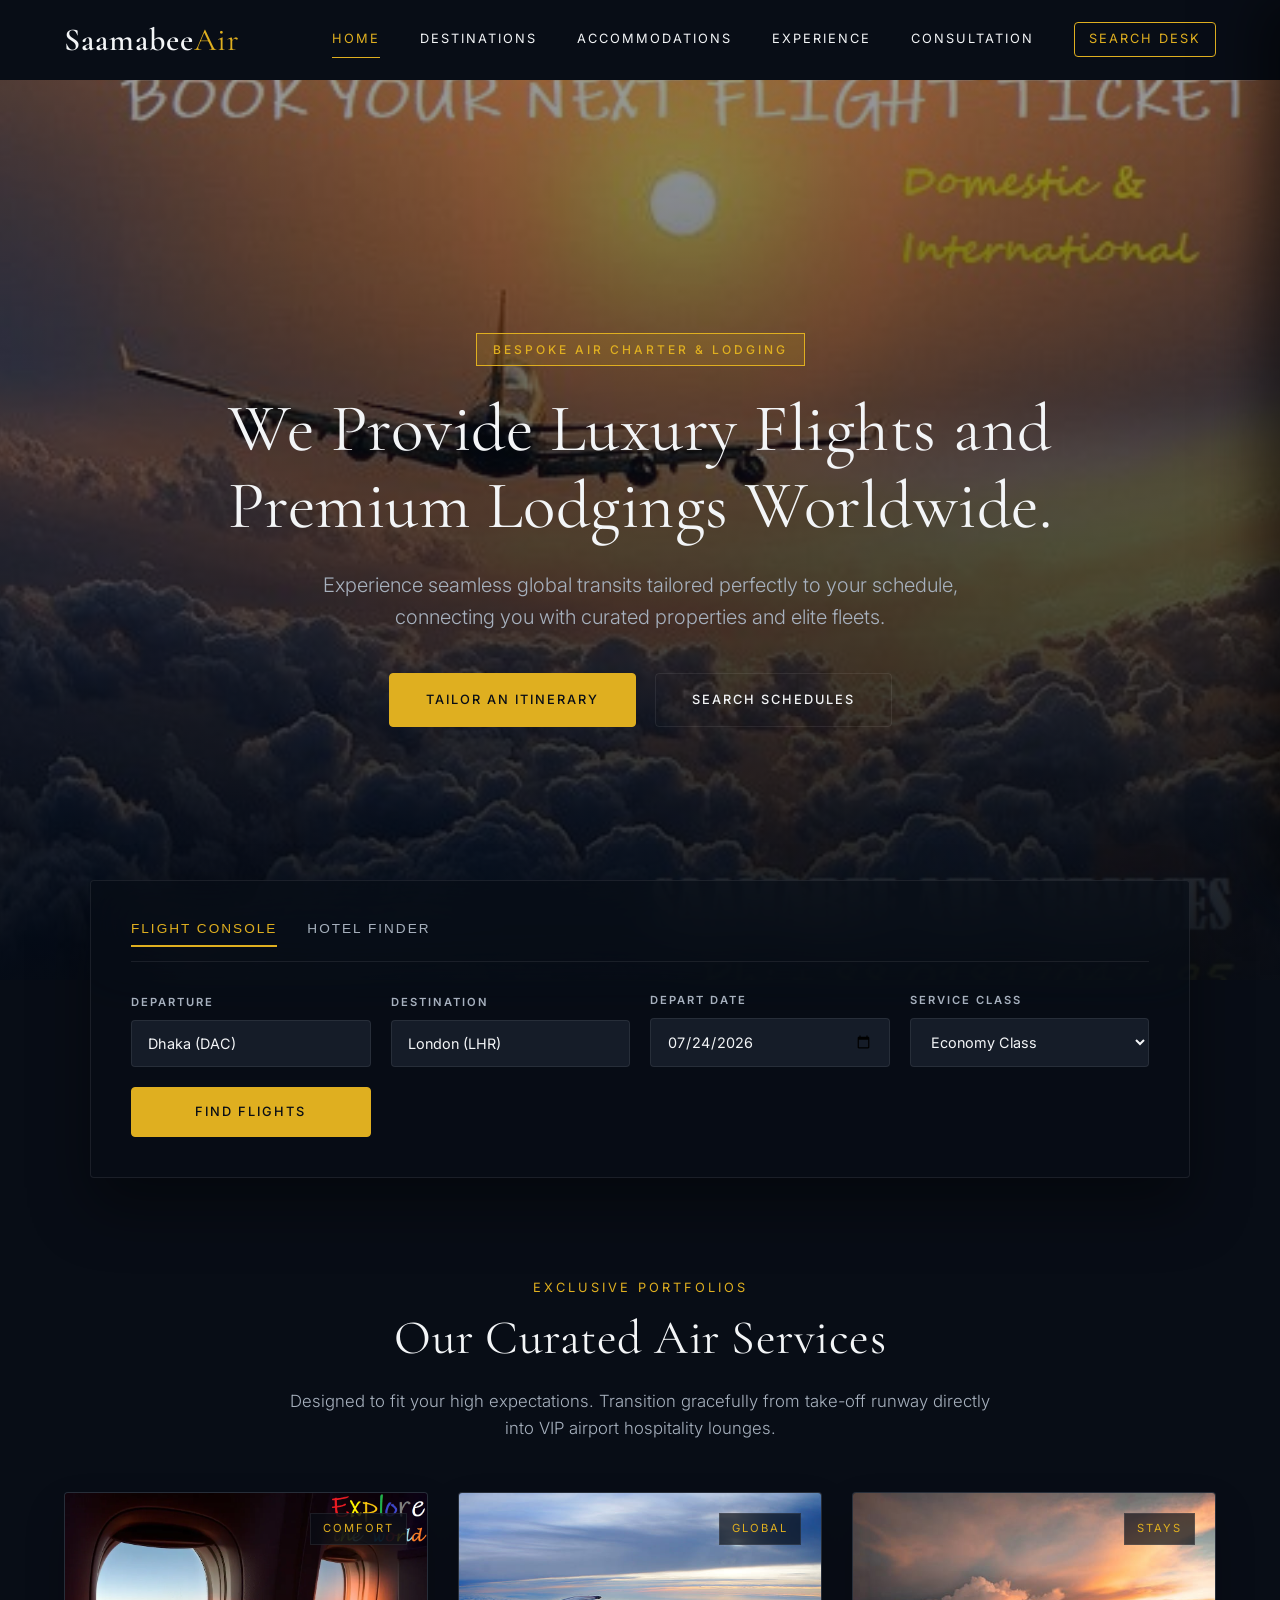
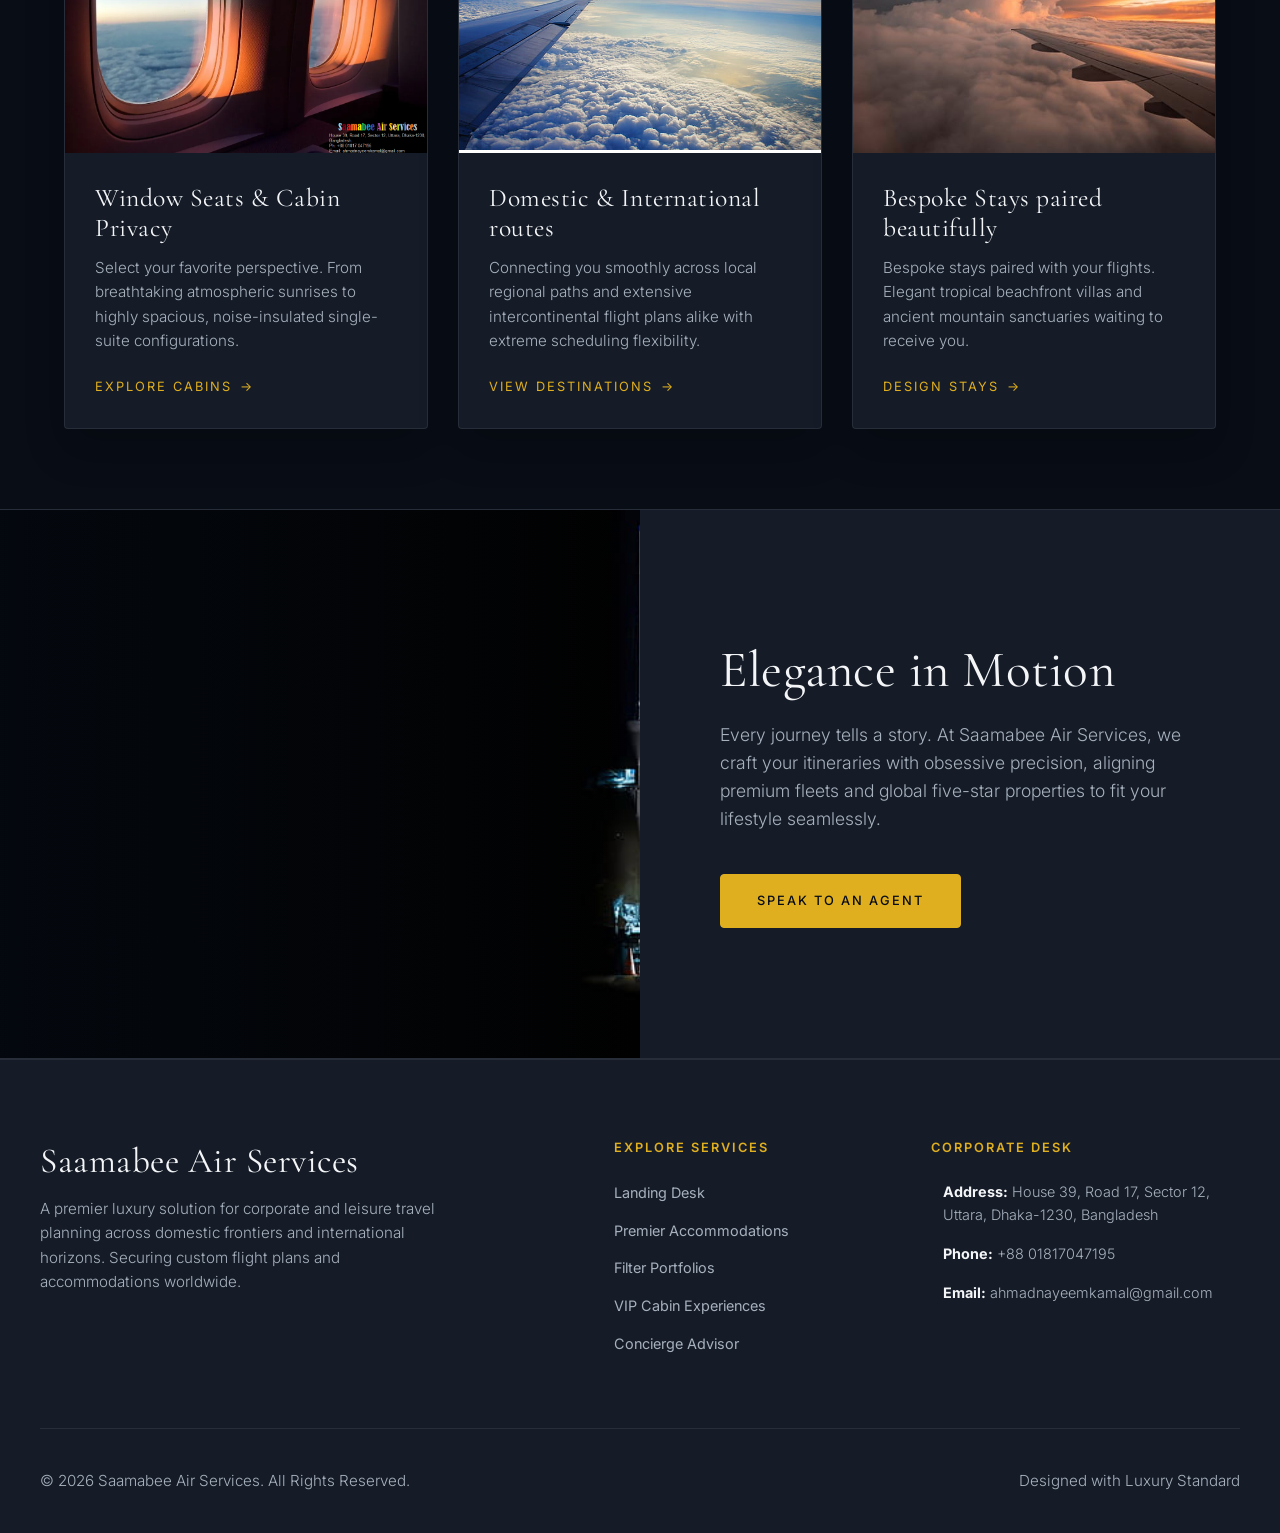
==== public/index.html @ 9703ecc8 "style: remove All Destinations portfolio filter tab and set Famous Destinations as default active fi" ====
<!DOCTYPE html>
<html lang="en">
<head>
    <!-- SEO Optimization & Meta Tags -->
    <meta charset="UTF-8">
    <meta name="viewport" content="width=device-width, initial-scale=1.0">
    <meta name="description" content="Saamabee Air Services is your premium global transit partner. We offer bespoke first-class flights, exclusive private charter flight schedules, and luxury tropical villa reservations worldwide.">
    <meta name="keywords" content="Saamabee, premium flights, luxury travel, first class tickets, private charter flights, five-star resorts, bespoke accommodation, worldwide transit">
    <meta name="author" content="Saamabee Air Services">
    
    <title>Saamabee Air Services | Premium Global Flight Booking & Bespoke Accommodation</title>
    
    <!-- Premium Google Typography & Iconography Libraries -->
    <link rel="preconnect" href="https://fonts.googleapis.com">
    <link rel="preconnect" href="https://fonts.gstatic.com" crossorigin>
    <link href="https://fonts.googleapis.com/css2?family=Cormorant+Garamond:ital,wght@0,300;0,400;0,500;0,600;1,300;1,400&family=Inter:wght@300;400;500;600;700&display=swap" rel="stylesheet">
    <link rel="stylesheet" href="https://unpkg.com/@fortawesome/fontawesome-free@6.4.2/css/all.min.css">
    
    <!-- Luxury Favicon Collection -->
    <link rel="icon" type="image/svg+xml" href="favicon.svg">
    
    <!-- Link to Modular Premium Stylesheet -->
    <link rel="stylesheet" href="styles.css">
</head>
<body>

    <!-- ==========================================================================
       1. Navigation Header
       ========================================================================== -->
    <header id="main-header">
        <div class="container nav-container">
            <a href="#/home" class="logo" id="header-logo-link">Saamabee<span>Air</span></a>
            
            <button class="menu-toggle" id="mobile-menu-toggle" aria-label="Toggle Mobile Menu" aria-expanded="false" aria-controls="main-nav">
                <span></span>
                <span></span>
                <span></span>
            </button>
            
            <nav id="main-nav" role="navigation" aria-label="Primary Navigation">
                <a href="#/home" class="active" id="nav-link-home">Home</a>
                <a href="#/destinations" id="nav-link-destinations">Destinations</a>
                <a href="#/accommodations" id="nav-link-accommodations">Accommodations</a>
                <a href="#/experience" id="nav-link-experience">Experience</a>
                <a href="#/consultation" id="nav-link-consultation">Consultation</a>
                <a href="#/search" id="nav-link-search" style="border: 1px solid var(--accent); padding: 6px 14px; border-radius: var(--border-radius); color: var(--accent);">Search Desk</a>
            </nav>
        </div>
    </header>

    <!-- ==========================================================================
       2. Main SPA View Wrapper
       ========================================================================== -->
    <main role="main" id="spa-view-root">

        <!-- ==========================================================================
           VIEW: HOME
           ========================================================================== -->
        <section id="view-home" class="view-section active">
            <!-- Hero Landing Header -->
            <div class="hero">
                <div class="hero-bg" fetchpriority="high"></div>
                <div class="hero-content">
                    <span class="hero-badge">Bespoke Air Charter & Lodging</span>
                    <h1>We Provide Luxury Flights and Premium Lodgings Worldwide.</h1>
                    <p>Experience seamless global transits tailored perfectly to your schedule, connecting you with curated properties and elite fleets.</p>
                    <div class="hero-actions">
                        <a href="#/consultation" class="btn btn-primary" style="margin-right: 15px;">Tailor an Itinerary</a>
                        <a href="#booking-section" class="btn btn-secondary">Search Schedules</a>
                    </div>
                </div>
            </div>

            <!-- Interactive Search Console widget -->
            <div id="booking-section" class="container search-widget">
                <div class="search-tabs" role="tablist">
                    <button class="search-tab active" data-type="flights" role="tab" aria-selected="true" aria-controls="main-search-form">FLIGHT CONSOLE</button>
                    <button class="search-tab" data-type="hotels" role="tab" aria-selected="false" aria-controls="main-search-form">HOTEL FINDER</button>
                </div>
                
                <form id="main-search-form" class="search-grid">
                    <div class="form-group">
                        <label for="search-from">Departure</label>
                        <input type="text" id="search-from" placeholder="Departure City (e.g. DAC)" required value="Dhaka (DAC)">
                    </div>
                    <div class="form-group">
                        <label for="search-to">Destination</label>
                        <input type="text" id="search-to" placeholder="Destination City (e.g. LHR)" required value="London (LHR)">
                    </div>
                    <div class="form-group">
                        <label for="search-date">Depart Date</label>
                        <input type="date" id="search-date" required value="2026-07-24">
                    </div>
                    <div class="form-group">
                        <label for="search-class">Service Class</label>
                        <select id="search-class">
                            <option>Economy Class</option>
                            <option>Premium Economy</option>
                            <option>Business Class Privilege</option>
                            <option>First Class Signature</option>
                        </select>
                    </div>
                    <button type="submit" class="btn btn-primary" id="search-submit-btn">FIND FLIGHTS</button>
                </form>
            </div>

            <!-- Curated Portfolio Preview highlights -->
            <div class="container" style="margin-top: 100px;">
                <div class="section-header">
                    <span>Exclusive Portfolios</span>
                    <h2>Our Curated Air Services</h2>
                    <p>Designed to fit your high expectations. Transition gracefully from take-off runway directly into VIP airport hospitality lounges.</p>
                </div>

                <div class="services-grid">
                    <!-- Service Card 1 -->
                    <article class="glass-card">
                        <div class="card-image-wrapper">
                            <img src="saamabee-explore-the-world-cabin-window.png" alt="Passenger gaze out airplane double window view" loading="lazy">
                            <span class="card-badge">Comfort</span>
                        </div>
                        <div class="card-body">
                            <h3>Window Seats & Cabin Privacy</h3>
                            <p>Select your favorite perspective. From breathtaking atmospheric sunrises to highly spacious, noise-insulated single-suite configurations.</p>
                            <a href="#/experience" class="card-link">Explore Cabins <span>&rarr;</span></a>
                        </div>
                    </article>

                    <!-- Service Card 2 -->
                    <article class="glass-card">
                        <div class="card-image-wrapper">
                            <img src="airplane-wing-clouds-blue-sky.png" alt="Airliner wing sailing over fluffy clouds under blue sky" loading="lazy">
                            <span class="card-badge">Global</span>
                        </div>
                        <div class="card-body">
                            <h3>Domestic & International routes</h3>
                            <p>Connecting you smoothly across local regional paths and extensive intercontinental flight plans alike with extreme scheduling flexibility.</p>
                            <a href="#/destinations" class="card-link">View Destinations <span>&rarr;</span></a>
                        </div>
                    </article>

                    <!-- Service Card 3 -->
                    <article class="glass-card">
                        <div class="card-image-wrapper">
                            <img src="airplane-wing-sunset-clouds.jpg" alt="Airplane wing silhouette against orange twilight clouds" loading="lazy">
                            <span class="card-badge">Stays</span>
                        </div>
                        <div class="card-body">
                            <h3>Bespoke Stays paired beautifully</h3>
                            <p>Bespoke stays paired with your flights. Elegant tropical beachfront villas and ancient mountain sanctuaries waiting to receive you.</p>
                            <a href="#/consultation" class="card-link">Design Stays <span>&rarr;</span></a>
                        </div>
                    </article>
                </div>
            </div>

            <!-- Split Dramatic banner Experience section -->
            <section class="split-banner">
                <div class="split-banner-img" aria-label="Visual spotlight on Boeing airplane nose at night"></div>
                <div class="split-banner-content">
                    <h2 class="serif-text">Elegance in Motion</h2>
                    <p>Every journey tells a story. At Saamabee Air Services, we craft your itineraries with obsessive precision, aligning premium fleets and global five-star properties to fit your lifestyle seamlessly.</p>
                    <div>
                        <a href="#/consultation" class="btn btn-primary">Speak to an Agent</a>
                    </div>
                </div>
            </section>
        </section>

        <!-- ==========================================================================
           VIEW: SEARCH RESULTS
           ========================================================================== -->
        <section id="view-search" class="view-section">
            <div class="container" style="margin-top: 40px;">
                <div class="section-header" style="margin-top: 30px; margin-bottom: 30px; text-align: left; max-width: 100%;">
                    <span id="results-view-subtitle">Connecting Flights & Accommodations</span>
                    <h2 id="results-view-title" style="font-size: 2.8rem; margin-bottom: 10px;">Select Your Premium Choice</h2>
                </div>
            </div>

            <!-- Dynamic Search results area -->
            <div class="search-results-section">
                <!-- Sidebar filter panel -->
                <aside class="filters-panel" aria-label="Results Filtering Panel">
                    <h3>Filter Results</h3>
                    
                    <div class="filter-group">
                        <h4>VIP Ratings</h4>
                        <label class="filter-option">
                            <input type="checkbox" id="filter-rating-5" onchange="searchController.applyFilters()">
                            <span>5.0 Star Premium Stays</span>
                        </label>
                    </div>

                    <div class="filter-group">
                        <h4>Fare Category</h4>
                        <label class="filter-option">
                            <input type="checkbox" checked disabled>
                            <span>Priority Lounge Included</span>
                        </label>
                        <label class="filter-option">
                            <input type="checkbox" checked disabled>
                            <span>Flexible Date Reschedule</span>
                        </label>
                    </div>
                    
                    <div style="margin-top: 40px;">
                        <a href="#/home" class="btn btn-secondary" style="width: 100%; text-align: center; font-size: 0.75rem; padding: 12px 0;">New Search query</a>
                    </div>
                </aside>

                <!-- Search listings content -->
                <div class="results-main">
                    <div class="results-header">
                        <span class="results-count" id="results-found-count">Loading premium listings...</span>
                        
                        <div class="results-sort">
                            <label for="results-sort-by" style="font-size: 0.8rem; color: var(--text-muted); margin-right: 10px;">Sort by</label>
                            <select id="results-sort-by" onchange="searchController.applyFilters()">
                                <option value="rating-high">Highest VIP Rating</option>
                                <option value="price-low">Price: Low to High</option>
                                <option value="price-high">Price: High to Low</option>
                            </select>
                        </div>
                    </div>

                    <!-- Skeleton Loader element -->
                    <div class="skeleton-results" id="skeleton-loader">
                        <div class="skeleton-card"></div>
                        <div class="skeleton-card"></div>
                        <div class="skeleton-card"></div>
                    </div>

                    <!-- Target location where appJS renders listings -->
                    <div class="results-container" id="search-results-list"></div>
                </div>
            </div>
        </section>

        <!-- ==========================================================================
           VIEW: ACCOMMODATIONS
           ========================================================================== -->
        <section id="view-accommodations" class="view-section">
            <!-- Luxury Editorial Header -->
            <div class="container">
                <div class="section-header">
                    <span>Bespoke Guest Residences</span>
                    <h2>Premier Stays & Private Sanctuaries</h2>
                    <p>Immerse yourself in our curated global portfolio of five-star retreats, high-end design villas, and historic royal palaces. Seamlessly integrated with your private charter schedules.</p>
                </div>
            </div>

            <!-- Alternating Split Showcases -->
            <div class="container split-showcase-container">
                
                <!-- Showcase Row 1: Cheval Blanc -->
                <div class="split-showcase-row">
                    <div class="showcase-img-col">
                        <img src="cheval-blanc-st-barths-resort.jpg" alt="Luxury pool terrace at Cheval Blanc Isle de France looking onto sandy beach and palm trees" loading="lazy">
                        <span class="showcase-badge">Signature Stay</span>
                    </div>
                    <div class="showcase-content-col">
                        <span class="showcase-loc"><i class="fa-solid fa-location-dot"></i> St. Barths, Caribbean</span>
                        <h3 class="serif-text">Cheval Blanc Private Villa</h3>
                        <p class="showcase-desc">Perched elegantly on the pristine white sands of St. Barths, this private garden villa represents the ultimate in Caribbean luxury. Enjoy authentic, high-end interior spaces blending natural textures with seamless indoor-outdoor living, bathed in warm tropical lighting.</p>
                        
                        <div class="showcase-amenities">
                            <h4>Exclusive Suite Privileges</h4>
                            <ul>
                                <li><i class="fa-solid fa-water-ladder"></i> Private Ocean Plunge Pool</li>
                                <li><i class="fa-solid fa-tree"></i> Lush Secluded Garden Deck</li>
                                <li><i class="fa-solid fa-bell"></i> 24/7 Dedicated Butler Service</li>
                                <li><i class="fa-solid fa-umbrella-beach"></i> Direct Beachfront Gateway</li>
                            </ul>
                        </div>

                        <div class="showcase-booking">
                            <div class="showcase-pricing">
                                <span class="price-val">$1,400</span>
                                <span class="price-unit">/ night</span>
                            </div>
                            <button class="btn btn-primary" onclick="searchController.openDirectBooking('Cheval Blanc Private Villa', 'Luxury Villa Stay', 1400, 'St. Barths', 'cheval-blanc-st-barths-resort.jpg')">Reserve Suite</button>
                        </div>
                    </div>
                </div>

                <!-- Showcase Row 2: Safari River Lodge & Observatory -->
                <div class="split-showcase-row">
                    <div class="showcase-img-col">
                        <img src="luxury-safari-river-lodge.webp" alt="Namibian wild river lodge deck complete with astronomical stargazing telescope and fireside seating" loading="lazy">
                        <span class="showcase-badge">Adventure Luxury</span>
                    </div>
                    <div class="showcase-content-col">
                        <span class="showcase-loc"><i class="fa-solid fa-location-dot"></i> Namibia, Africa</span>
                        <h3 class="serif-text">Safari River Lodge & Observatory</h3>
                        <p class="showcase-desc">Immerse yourself in the raw natural beauty of the Namibian wilderness. Designed with authentic local timbers and organic stone textures, this secluded riverfront lodge features a premium elevated viewing deck equipped with a high-power telescope for spectacular starlight observation under crystal-clear African night skies.</p>
                        
                        <div class="showcase-amenities">
                            <h4>Exclusive Suite Privileges</h4>
                            <ul>
                                <li><i class="fa-solid fa-circle-nodes"></i> Astronomical Stargazing Telescope</li>
                                <li><i class="fa-solid fa-compass"></i> Private Guided Wilderness Safaris</li>
                                <li><i class="fa-solid fa-fire"></i> Elevated Firepit River Observation Deck</li>
                                <li><i class="fa-solid fa-martini-glass-citrus"></i> Premium Airport Executive Lounge Access</li>
                            </ul>
                        </div>

                        <div class="showcase-booking">
                            <div class="showcase-pricing">
                                <span class="price-val">$1,250</span>
                                <span class="price-unit">/ night</span>
                            </div>
                            <button class="btn btn-primary" onclick="searchController.openDirectBooking('Safari River Lodge & Observatory', 'Luxury Lodge Stay', 1250, 'Namibia, Africa', 'luxury-safari-river-lodge.webp')">Reserve Suite</button>
                        </div>
                    </div>
                </div>

                <!-- Showcase Row 3: The Indian Heritage Palace -->
                <div class="split-showcase-row">
                    <div class="showcase-img-col">
                        <img src="saamabee-indian-palace-hotel-banner.png" alt="Historic red sandstone Indian palace hotel facade illuminated beautifully by warm golden sunset glow" loading="lazy">
                        <span class="showcase-badge">Imperial Royal</span>
                    </div>
                    <div class="showcase-content-col">
                        <span class="showcase-loc"><i class="fa-solid fa-location-dot"></i> Rajasthan, India</span>
                        <h3 class="serif-text">The Indian Heritage Palace</h3>
                        <p class="showcase-desc">Step into a bygone era of historic grandeur. This meticulously restored red sandstone palace fortress combines classic Rajasthani architecture with state-of-the-art five-star conveniences. Enjoy royal sunset dining across majestic stone battlements, complete with traditional musicians and legendary imperial hospitality.</p>
                        
                        <div class="showcase-amenities">
                            <h4>Exclusive Suite Privileges</h4>
                            <ul>
                                <li><i class="fa-solid fa-utensils"></i> Imperial Sunset Balcony Dining</li>
                                <li><i class="fa-solid fa-gem"></i> Grand Royal Archway Suites</li>
                                <li><i class="fa-solid fa-handshake-angle"></i> Bespoke Traditional Royal Concierge</li>
                                <li><i class="fa-solid fa-car-side"></i> Elite Private Chauffeur Airport Transits</li>
                            </ul>
                        </div>

                        <div class="showcase-booking">
                            <div class="showcase-pricing">
                                <span class="price-val">$1,500</span>
                                <span class="price-unit">/ night</span>
                            </div>
                            <button class="btn btn-primary" onclick="searchController.openDirectBooking('The Indian Heritage Palace', 'Historic Palace Suite', 1500, 'Rajasthan, India', 'saamabee-indian-palace-hotel-banner.png')">Reserve Suite</button>
                        </div>
                    </div>
                </div>

            </div>

            <!-- "More Curated Premium Stays" Grid -->
            <div class="accommodations-grid-section">
                <div class="container">
                    <div class="section-header" style="margin-top: 60px; margin-bottom: 40px;">
                        <span>Supplementary Collections</span>
                        <h2>More Premium Stays</h2>
                        <p>Explore supplementary high-fidelity retreats spanning turquoise ocean shores and dynamic hillside sanctuaries.</p>
                    </div>

                    <div class="services-grid">
                        
                        <!-- Stay Card 1: Pangkor Laut -->
                        <article class="glass-card">
                            <div class="card-image-wrapper">
                                <img src="pangkor-laut-resort-malaysia.jpg" alt="Overwater luxury villas standing above clear emerald sea water at Pangkor Laut Resort" loading="lazy">
                                <span class="card-badge">Overwater</span>
                            </div>
                            <div class="card-body">
                                <div style="display: flex; justify-content: space-between; align-items: flex-start; margin-bottom: 8px;">
                                    <span style="font-size: 0.75rem; color: var(--accent); text-transform: uppercase; letter-spacing: 1.5px;"><i class="fa-solid fa-location-dot"></i> Malaysia</span>
                                    <span style="font-size: 0.8rem; color: var(--text-muted);"><i class="fa-solid fa-star" style="color: var(--accent);"></i> 4.8</span>
                                </div>
                                <h3 style="font-size: 1.4rem; margin-bottom: 10px;">Pangkor Laut Overwater Resort</h3>
                                <p style="font-size: 0.85rem; margin-bottom: 20px;">Premium stilted bungalows stretching gracefully into a tranquil, warm emerald Malaysian sea. Private wooden walkways and spectacular marine life views.</p>
                                <div style="display: flex; justify-content: space-between; align-items: center; margin-top: auto;">
                                    <div>
                                        <span style="font-size: 1.25rem; font-weight: 500; color: var(--text);">$890</span>
                                        <span style="font-size: 0.75rem; color: var(--text-muted);">/ night</span>
                                    </div>
                                    <button class="btn btn-secondary" onclick="searchController.openDirectBooking('Pangkor Laut Overwater Resort', 'Overwater Bungalow', 890, 'Pangkor Laut, Malaysia', 'pangkor-laut-resort-malaysia.jpg')" style="padding: 10px 18px; font-size: 0.7rem;">Book Stay</button>
                                </div>
                            </div>
                        </article>

                        <!-- Stay Card 2: Viceroy Sugar Beach -->
                        <article class="glass-card">
                            <div class="card-image-wrapper">
                                <img src="sugar-beach-viceroy-resort.jpg" alt="Luxury beachfront villa patio terrace with lounge chairs and white sandy beach at Sugar Beach St. Lucia" loading="lazy">
                                <span class="card-badge">Beachfront</span>
                            </div>
                            <div class="card-body">
                                <div style="display: flex; justify-content: space-between; align-items: flex-start; margin-bottom: 8px;">
                                    <span style="font-size: 0.75rem; color: var(--accent); text-transform: uppercase; letter-spacing: 1.5px;"><i class="fa-solid fa-location-dot"></i> St. Lucia</span>
                                    <span style="font-size: 0.8rem; color: var(--text-muted);"><i class="fa-solid fa-star" style="color: var(--accent);"></i> 4.9</span>
                                </div>
                                <h3 style="font-size: 1.4rem; margin-bottom: 10px;">Viceroy Sugar Beach Resort</h3>
                                <p style="font-size: 0.85rem; margin-bottom: 20px;">Private luxury terrace and pool nested perfectly between the dramatic Piton volcanic peaks, opening onto sugar-white Caribbean sands.</p>
                                <div style="display: flex; justify-content: space-between; align-items: center; margin-top: auto;">
                                    <div>
                                        <span style="font-size: 1.25rem; font-weight: 500; color: var(--text);">$850</span>
                                        <span style="font-size: 0.75rem; color: var(--text-muted);">/ night</span>
                                    </div>
                                    <button class="btn btn-secondary" onclick="searchController.openDirectBooking('Viceroy Sugar Beach Resort', 'Beachfront Suite', 850, 'St. Lucia, Caribbean', 'sugar-beach-viceroy-resort.jpg')" style="padding: 10px 18px; font-size: 0.7rem;">Book Stay</button>
                                </div>
                            </div>
                        </article>

                        <!-- Stay Card 3: Royal Twilight Villas -->
                        <article class="glass-card">
                            <div class="card-image-wrapper">
                                <img src="luxury-hillside-villas-twilight.jpg" alt="Hillside tropical thatched villas with heated plunge pools glowing at twilight in Bali" loading="lazy">
                                <span class="card-badge">Exclusive</span>
                            </div>
                            <div class="card-body">
                                <div style="display: flex; justify-content: space-between; align-items: flex-start; margin-bottom: 8px;">
                                    <span style="font-size: 0.75rem; color: var(--accent); text-transform: uppercase; letter-spacing: 1.5px;"><i class="fa-solid fa-location-dot"></i> Bali, Indonesia</span>
                                    <span style="font-size: 0.8rem; color: var(--text-muted);"><i class="fa-solid fa-star" style="color: var(--accent);"></i> 5.0</span>
                                </div>
                                <h3 style="font-size: 1.4rem; margin-bottom: 10px;">Royal Twilight Villas</h3>
                                <p style="font-size: 0.85rem; margin-bottom: 20px;">Spectacular multi-level hillside sanctuary in Bali, featuring heated private pools and traditional thatched villas glowing warmly at twilight.</p>
                                <div style="display: flex; justify-content: space-between; align-items: center; margin-top: auto;">
                                    <div>
                                        <span style="font-size: 1.25rem; font-weight: 500; color: var(--text);">$1,150</span>
                                        <span style="font-size: 0.75rem; color: var(--text-muted);">/ night</span>
                                    </div>
                                    <button class="btn btn-secondary" onclick="searchController.openDirectBooking('Royal Twilight Villas', 'Hillside Plunge Villa', 1150, 'Bali, Indonesia', 'luxury-hillside-villas-twilight.jpg')" style="padding: 10px 18px; font-size: 0.7rem;">Book Stay</button>
                                </div>
                            </div>
                        </article>

                    </div>
                </div>
            </div>
        </section>

        <!-- ==========================================================================
           VIEW: DESTINATIONS
           ========================================================================== -->
        <section id="view-destinations" class="view-section">
            <div class="container">
                <div class="section-header">
                    <span>Curated Asset Catalog</span>
                    <h2>Filter Our World Destinations</h2>
                    <p>Click on any premium international tourist destination or luxury resort below to experience the beauty of our global catalog.</p>
                </div>

                <!-- Gallery filter options buttons -->
                <div class="gallery-filters">
                    <button class="filter-btn active" data-filter="destinations">Famous Destinations</button>
                    <button class="filter-btn" data-filter="resorts">Resorts & Lodges</button>
                </div>

                <!-- Dynamic Grid container -->
                <div class="gallery-grid" id="destinations-gallery-grid"></div>
            </div>

            <!-- Full-Screen Accessible Image Lightbox overlay -->
            <div class="lightbox" id="gallery-lightbox" role="dialog" aria-modal="true" aria-label="Expanded Image View">
                <div class="lightbox-content">
                    <button class="lightbox-close" id="lightbox-close-btn" aria-label="Close Lightbox">&times;</button>
                    <div class="lightbox-img-wrapper">
                        <img src="" alt="" id="lightbox-img">
                    </div>
                    <div class="lightbox-caption">
                        <h3 id="lightbox-caption-title"></h3>
                        <p id="lightbox-caption-desc"></p>
                    </div>
                </div>
            </div>
        </section>

        <!-- ==========================================================================
           VIEW: EXPERIENCE
           ========================================================================== -->
        <section id="view-experience" class="view-section">
            <!-- Storytelling / benefits header -->
            <div class="container">
                <div class="section-header">
                    <span>The Saamabee Standard</span>
                    <h2>Elegance Meets Atmospheric Flight</h2>
                    <p>We configure every itinerary with obsessive dedication, securing private lounge permissions and flatbed seats so you transition smoothly.</p>
                </div>

                <div class="benefit-grid">
                    <div class="benefit-card">
                        <i class="fa-solid fa-mug-hot"></i>
                        <h3>VIP Airport Lounges</h3>
                        <p>Enjoy exclusive access to silent premium suites, fine wine, and fast-track clearance points worldwide.</p>
                    </div>
                    <div class="benefit-card">
                        <i class="fa-solid fa-couch"></i>
                        <h3>Flatbed Comfort Suites</h3>
                        <p>Fly relaxed in modular suite arrangements, complete with personalized dining menus and noise cancellation.</p>
                    </div>
                    <div class="benefit-card">
                        <i class="fa-solid fa-hotel"></i>
                        <h3>Bespoke Stays Configured</h3>
                        <p>Your flights paired perfectly with private villas, overwater bungalows, and historic heritage mansions.</p>
                    </div>
                </div>

                <!-- Active Reservations Profile Desk -->
                <div class="reservations-section">
                    <div class="section-header" style="margin-top: 40px; margin-bottom: 30px; text-align: left; max-width: 100%;">
                        <span>Guest Profile Portal</span>
                        <h2 style="font-size: 2.2rem; margin-bottom: 6px;">Your Active Flight & Stay Bookings</h2>
                        <p>Manage and monitor all active simulated itineraries currently scheduled for your account profile.</p>
                    </div>
                    
                    <div id="reservations-list"></div>
                </div>
            </div>
        </section>

        <!-- ==========================================================================
           VIEW: CONSULTATION
           ========================================================================== -->
        <section id="view-consultation" class="view-section">
            <div class="container">
                <div class="section-header">
                    <span>Interactive Concierge Desk</span>
                    <h2>Luxury Travel Advisor Wizard</h2>
                    <p>Take our quick luxury travel style assessment, and our simulated concierge will instantly configure the perfect flight and villa package.</p>
                </div>

                <!-- Multi-Step assessor questionnaire card -->
                <div class="advisor-card" id="advisor-wizard-card">
                    <div class="advisor-intro">
                        <i class="fa-solid fa-compass" style="font-size: 3rem; color: var(--accent); margin-bottom: 20px;"></i>
                        <h3>Design Your Next Escape</h3>
                    </div>

                    <!-- Step 1: Lifestyle -->
                    <div class="advisor-step active" id="advisor-step-1">
                        <h4>1. Select Your Preferred Vacation Lifestyle</h4>
                        <div class="options-grid">
                            <div class="option-card" data-group="style" data-value="honeymoon">
                                <i class="fa-solid fa-heart"></i>
                                <h5>Romantic Escape</h5>
                                <p>Quiet beachfront plunge pools and champagne toasts.</p>
                            </div>
                            <div class="option-card" data-group="style" data-value="safari">
                                <i class="fa-solid fa-binoculars"></i>
                                <h5>Wildlife Safari</h5>
                                <p>Observatory lodge decks, stargazing, and animal transits.</p>
                            </div>
                            <div class="option-card" data-group="style" data-value="corporate">
                                <i class="fa-solid fa-briefcase"></i>
                                <h5>Heritage Corporate</h5>
                                <p>Summit conferences inside historic royal palaces.</p>
                            </div>
                            <div class="option-card" data-group="style" data-value="leisure">
                                <i class="fa-solid fa-umbrella-beach"></i>
                                <h5>Tropical Leisure</h5>
                                <p>Infinite luxury beach pools and luxury spas.</p>
                            </div>
                        </div>
                    </div>

                    <!-- Step 2: Budget Configuration -->
                    <div class="advisor-step" id="advisor-step-2">
                        <h4>2. Select Your Preferred Transit Configuration</h4>
                        <div class="options-grid">
                            <div class="option-card" data-group="budget" data-value="first">
                                <i class="fa-solid fa-crown"></i>
                                <h5>First Class Privilege</h5>
                                <p>Standard airliner premium suites and VIP lounge desks.</p>
                            </div>
                            <div class="option-card" data-group="budget" data-value="charter">
                                <i class="fa-solid fa-plane"></i>
                                <h5>Ultra-Luxury Private Charter</h5>
                                <p>Bespoke custom flight plans and isolated suites.</p>
                            </div>
                        </div>
                    </div>

                    <!-- Wizard Control Buttons -->
                    <div class="advisor-footer">
                        <button class="btn btn-secondary" id="advisor-prev-btn" style="visibility: hidden;">BACK</button>
                        <button class="btn btn-primary" id="advisor-next-btn">CONTINUE</button>
                    </div>
                </div>

                <!-- Matched Recommendation outputs -->
                <div class="rec-output" id="advisor-rec-card">
                    <div class="rec-card">
                        <div class="rec-hero">
                            <img src="" alt="" id="rec-hero-img">
                            <div class="rec-hero-overlay">
                                <span id="rec-status-tag">Saamabee Custom Itinerary Recommendation</span>
                                <h4 id="rec-title"></h4>
                            </div>
                        </div>
                        <div class="rec-body">
                            <div class="rec-details-grid">
                                <div class="rec-detail-item">
                                    <div class="rec-detail-title">Resort Stay Destination</div>
                                    <div class="rec-detail-value" id="rec-resort-title"></div>
                                    <span style="font-size: 0.8rem; color: var(--text-muted);" id="rec-resort-loc"></span>
                                </div>
                                <div class="rec-detail-item">
                                    <div class="rec-detail-title">Transit Configuration</div>
                                    <div class="rec-detail-value" id="rec-flight-spec"></div>
                                    <span style="font-size: 0.8rem; color: var(--text-muted);" id="rec-flight-airline"></span>
                                </div>
                                <div class="rec-detail-item">
                                    <div class="rec-detail-title">Approximate Cost per VIP</div>
                                    <div class="rec-detail-value" id="rec-cost-val" style="color: var(--accent); font-weight: 600;"></div>
                                    <span style="font-size: 0.8rem; color: var(--text-muted);">Includes flights and villa stay</span>
                                </div>
                            </div>
                            
                            <div class="rec-description">
                                <h5>Expedition Itinerary Overview</h5>
                                <p id="rec-itinerary-desc"></p>
                            </div>

                            <div style="display: flex; gap: 20px;">
                                <button class="btn btn-primary" onclick="window.location.hash = '#/home'" style="padding: 14px 30px;">SEARCH RATES NOW</button>
                                <button class="btn btn-secondary" id="advisor-restart-btn" style="padding: 14px 30px;">RE-EVALUATE OPTIONS</button>
                            </div>
                        </div>
                    </div>
                </div>

            </div>
        </section>

    </main>

    <!-- ==========================================================================
       3. Sliding Reservation Drawer Overlay
       ========================================================================== -->
    <aside class="drawer" id="booking-drawer" role="dialog" aria-modal="true" aria-labelledby="drawer-title">
        <div class="drawer-header">
            <h3 id="drawer-title">Secure Booking</h3>
            <button class="drawer-close" id="drawer-close-btn" aria-label="Close Reservation Drawer">&times;</button>
        </div>
        
        <div class="drawer-body">
            <!-- Target summary populated by appJS -->
            <div id="booking-summary-details"></div>
            
            <form id="drawer-booking-form" style="display: flex; flex-direction: column; gap: 20px;">
                <div class="form-group">
                    <label for="booking-client-name">Lead Guest Full Name</label>
                    <input type="text" id="booking-client-name" placeholder="E.g. Mr. John Doe" required>
                </div>
                <div class="form-group">
                    <label for="booking-client-email">Email Address for Tickets</label>
                    <input type="email" id="booking-client-email" placeholder="E.g. passenger@luxury.com" required>
                </div>
                
                <button type="submit" class="btn btn-primary" style="width: 100%; margin-top: 15px;">CONFIRM RESERVATION</button>
            </form>
        </div>
    </aside>

    <!-- ==========================================================================
       4. Footer Component
       ========================================================================== -->
    <footer id="main-footer" role="contentinfo">
        <div class="footer-grid">
            <div class="footer-about">
                <h2>Saamabee Air Services</h2>
                <p>A premier luxury solution for corporate and leisure travel planning across domestic frontiers and international horizons. Securing custom flight plans and accommodations worldwide.</p>
            </div>
            
            <div class="footer-links">
                <h4>Explore Services</h4>
                <ul>
                    <li><a href="#/home">Landing Desk</a></li>
                    <li><a href="#/accommodations">Premier Accommodations</a></li>
                    <li><a href="#/destinations">Filter Portfolios</a></li>
                    <li><a href="#/experience">VIP Cabin Experiences</a></li>
                    <li><a href="#/consultation">Concierge Advisor</a></li>
                </ul>
            </div>
            
            <div class="footer-contact">
                <h4>Corporate Desk</h4>
                <p><i class="fa-solid fa-location-dot" style="color: var(--accent);"></i> <span><strong>Address:</strong> House 39, Road 17, Sector 12, Uttara, Dhaka-1230, Bangladesh</span></p>
                <p><i class="fa-solid fa-phone" style="color: var(--accent);"></i> <span><strong>Phone:</strong> +88 01817047195</span></p>
                <p><i class="fa-solid fa-envelope" style="color: var(--accent);"></i> <span><strong>Email:</strong> ahmadnayeemkamal@gmail.com</span></p>
            </div>
        </div>
        
        <div class="footer-bottom">
            <p>&copy; 2026 Saamabee Air Services. All Rights Reserved.</p>
            <p>Designed with Luxury Standard</p>
        </div>
    </footer>

    <!-- Include SPA Routing and Logic Engine -->
    <script src="app.js"></script>

</body>
</html>
---- public/styles.css ----
/* ==========================================================================
   Saamabee Air Services - Modern, Elegant SPA Stylesheet
   Designed with Luxury Standards (Deep Navy & Warm Gold Accent)
   ========================================================================== */

/* Modern CSS Reset & Core Custom Properties */
*, *::before, *::after {
    margin: 0;
    padding: 0;
    box-sizing: border-box;
}

:root {
    /* Color Palette */
    --primary: hsl(220, 45%, 6%);       /* Deep Space Navy */
    --primary-light: hsl(220, 30%, 12%); /* Dark slate card background */
    --primary-glow: hsla(220, 45%, 15%, 0.5);
    --accent: hsl(45, 75%, 50%);         /* Luxury Rich Gold */
    --accent-light: hsl(45, 70%, 65%);   /* Pale warm gold */
    --accent-glow: hsla(45, 75%, 50%, 0.15);
    --text: hsl(210, 20%, 96%);          /* Premium off-white */
    --text-muted: hsl(215, 15%, 70%);    /* Cool slate gray */
    --text-dark: hsl(220, 45%, 4%);      /* Jet black */
    --border-glass: hsla(0, 0%, 100%, 0.08);
    --bg-glass: hsla(220, 45%, 6%, 0.7);

    /* Typography */
    --font-serif: 'Cormorant Garamond', serif;
    --font-sans: 'Inter', sans-serif;

    /* Transitions & Physics */
    --ease-premium: cubic-bezier(0.16, 1, 0.3, 1);
    --transition-slow: all 0.6s var(--ease-premium);
    --transition-fast: all 0.3s var(--ease-premium);

    /* Structural Constants */
    --header-height: 80px;
    --header-shrink-height: 65px;
    --max-width: 1200px;
    --border-radius: 4px;
}

/* Accessibility: Respect Reduced Motion */
@media (prefers-reduced-motion: reduce) {
    * {
        animation-duration: 0.01ms !important;
        animation-iteration-count: 1 !important;
        transition-duration: 0.01ms !important;
        scroll-behavior: auto !important;
    }
}

/* Base Body Styles */
html {
    scroll-behavior: smooth;
    scrollbar-width: thin;
    scrollbar-color: var(--accent) var(--primary-light);
}

body {
    font-family: var(--font-sans);
    background-color: var(--primary);
    color: var(--text);
    line-height: 1.6;
    overflow-x: hidden;
    -webkit-font-smoothing: antialiased;
}

/* Custom Scrollbars */
::-webkit-scrollbar {
    width: 6px;
    height: 6px;
}
::-webkit-scrollbar-track {
    background: var(--primary);
}
::-webkit-scrollbar-thumb {
    background: var(--primary-light);
    border-radius: 3px;
    border: 1px solid var(--border-glass);
}
::-webkit-scrollbar-thumb:hover {
    background: var(--accent);
}

/* Unified Typography Styles */
h1, h2, h3, h4, .serif-text {
    font-family: var(--font-serif);
    font-weight: 400;
    letter-spacing: 0.5px;
    line-height: 1.2;
}

p {
    font-size: 0.95rem;
    font-weight: 300;
    color: var(--text-muted);
}

/* Focus States for Accessibility */
a:focus-visible, button:focus-visible, input:focus-visible, select:focus-visible {
    outline: 2px solid var(--accent);
    outline-offset: 4px;
}

/* Premium Layout & Container Components */
.container {
    max-width: var(--max-width);
    margin: 0 auto;
    padding: 0 24px;
    width: 100%;
}

/* ==========================================================================
   Navigation & Shrinking Header
   ========================================================================== */
header {
    position: fixed;
    top: 0;
    left: 0;
    width: 100%;
    height: var(--header-height);
    z-index: 1000;
    background: transparent;
    border-bottom: 1px solid transparent;
    transition: var(--transition-slow);
    display: flex;
    align-items: center;
}

header.scrolled {
    height: var(--header-shrink-height);
    background: var(--bg-glass);
    backdrop-filter: blur(20px);
    -webkit-backdrop-filter: blur(20px);
    border-bottom: 1px solid var(--border-glass);
    box-shadow: 0 10px 30px rgba(0, 0, 0, 0.3);
}

.nav-container {
    display: flex;
    justify-content: space-between;
    align-items: center;
}

.logo {
    font-family: var(--font-serif);
    font-size: 2rem;
    font-weight: 600;
    color: var(--text);
    text-decoration: none;
    letter-spacing: 1px;
    transition: var(--transition-fast);
}

.logo span {
    color: var(--accent);
    font-weight: 400;
}

.logo:hover {
    opacity: 0.9;
}

nav {
    display: flex;
    align-items: center;
    gap: 40px;
}

nav a {
    color: var(--text);
    text-decoration: none;
    font-size: 0.8rem;
    text-transform: uppercase;
    letter-spacing: 2px;
    font-weight: 400;
    transition: var(--transition-fast);
    position: relative;
    padding: 8px 0;
}

nav a::after {
    content: '';
    position: absolute;
    bottom: 0;
    left: 0;
    width: 0;
    height: 1px;
    background-color: var(--accent);
    transition: var(--transition-fast);
}

nav a:hover, nav a.active {
    color: var(--accent);
}

nav a:hover::after, nav a.active::after {
    width: 100%;
}

/* Mobile Hamburger Menu */
.menu-toggle {
    display: none;
    background: none;
    border: none;
    color: var(--text);
    cursor: pointer;
    padding: 8px;
    z-index: 1100;
}

.menu-toggle span {
    display: block;
    width: 25px;
    height: 1.5px;
    background-color: var(--text);
    margin-bottom: 6px;
    transition: var(--transition-fast);
}

.menu-toggle span:last-child {
    margin-bottom: 0;
}

.menu-toggle.active span:nth-child(1) {
    transform: translateY(7.5px) rotate(45deg);
    background-color: var(--accent);
}

.menu-toggle.active span:nth-child(2) {
    opacity: 0;
}

.menu-toggle.active span:nth-child(3) {
    transform: translateY(-7.5px) rotate(-45deg);
    background-color: var(--accent);
}

/* ==========================================================================
   SPA Router View Management & Page Transitions
   ========================================================================== */
.view-section {
    display: none;
    min-height: calc(100vh - var(--header-height));
    padding-top: var(--header-height);
    animation: viewEnter 0.8s var(--ease-premium) forwards;
}

.view-section.active {
    display: block;
}

@keyframes viewEnter {
    from {
        opacity: 0;
        transform: translateY(20px);
    }
    to {
        opacity: 1;
        transform: translateY(0);
    }
}

/* ==========================================================================
   Hero Section
   ========================================================================== */
.hero {
    position: relative;
    height: 100vh;
    display: flex;
    align-items: center;
    justify-content: center;
    text-align: center;
    color: var(--text);
    overflow: hidden;
    padding-top: 0;
}

.hero-bg {
    position: absolute;
    top: 0;
    left: 0;
    width: 100%;
    height: 100%;
    background: linear-gradient(to bottom, rgba(5, 11, 20, 0.4), rgba(5, 11, 20, 0.95)), url('saamabee-flight-booking-sunset-banner.jpg') no-repeat center center/cover;
    z-index: -1;
    transform: scale(1.05);
    animation: slowZoom 25s infinite alternate var(--ease-premium);
}

@keyframes slowZoom {
    to { transform: scale(1); }
}

.hero-content {
    max-width: 900px;
    padding: 0 24px;
    z-index: 2;
}

.hero-badge {
    display: inline-block;
    padding: 6px 16px;
    background: var(--accent-glow);
    border: 1px solid var(--accent);
    color: var(--accent);
    text-transform: uppercase;
    font-size: 0.75rem;
    font-weight: 500;
    letter-spacing: 3px;
    margin-bottom: 24px;
    animation: fadeInDown 1s var(--ease-premium);
}

.hero-content h1 {
    font-size: 4.2rem;
    line-height: 1.15;
    margin-bottom: 24px;
    animation: fadeInUp 1.2s var(--ease-premium);
}

.hero-content p {
    font-size: 1.25rem;
    font-weight: 300;
    color: var(--text-muted);
    margin-bottom: 40px;
    max-width: 700px;
    margin-left: auto;
    margin-right: auto;
    animation: fadeInUp 1.4s var(--ease-premium);
}

.hero-actions {
    animation: fadeInUp 1.6s var(--ease-premium);
}

/* Luxury Button System */
.btn {
    display: inline-flex;
    align-items: center;
    justify-content: center;
    padding: 16px 36px;
    font-family: var(--font-sans);
    font-size: 0.8rem;
    font-weight: 500;
    text-transform: uppercase;
    letter-spacing: 2px;
    cursor: pointer;
    transition: var(--transition-fast);
    border-radius: var(--border-radius);
    text-decoration: none;
}

.btn-primary {
    background-color: var(--accent);
    color: var(--primary);
    border: 1px solid var(--accent);
}

.btn-primary:hover {
    background-color: transparent;
    color: var(--text);
    border-color: var(--text);
    box-shadow: 0 0 20px var(--accent-glow);
}

.btn-secondary {
    background-color: transparent;
    color: var(--text);
    border: 1px solid var(--border-glass);
}

.btn-secondary:hover {
    background-color: var(--text);
    color: var(--primary);
    border-color: var(--text);
}

/* ==========================================================================
   Interactive Search Widget (Home & Search View)
   ========================================================================== */
.search-widget {
    max-width: 1100px;
    margin: -100px auto 0 auto;
    background: var(--bg-glass);
    backdrop-filter: blur(25px);
    -webkit-backdrop-filter: blur(25px);
    border: 1px solid var(--border-glass);
    padding: 40px;
    position: relative;
    z-index: 10;
    box-shadow: 0 30px 60px rgba(0, 0, 0, 0.4);
    border-radius: var(--border-radius);
}

.search-widget-static {
    margin-top: 40px;
    margin-bottom: 60px;
}

.search-tabs {
    display: flex;
    gap: 30px;
    margin-bottom: 30px;
    border-bottom: 1px solid var(--border-glass);
    padding-bottom: 15px;
}

.search-tab {
    font-size: 0.85rem;
    font-weight: 500;
    color: var(--text-muted);
    cursor: pointer;
    letter-spacing: 2px;
    transition: var(--transition-fast);
    background: none;
    border: none;
    padding: 0 0 10px 0;
    position: relative;
}

.search-tab.active {
    color: var(--accent);
}

.search-tab.active::after {
    content: '';
    position: absolute;
    bottom: -1px;
    left: 0;
    width: 100%;
    height: 2px;
    background-color: var(--accent);
}

.search-grid {
    display: grid;
    grid-template-columns: repeat(auto-fit, minmax(200px, 1fr));
    gap: 20px;
    align-items: flex-end;
}

.form-group {
    display: flex;
    flex-direction: column;
    gap: 8px;
}

.form-group label {
    font-size: 0.7rem;
    text-transform: uppercase;
    letter-spacing: 2px;
    color: var(--text-muted);
    font-weight: 600;
}

.form-group input, .form-group select {
    background-color: var(--primary-light);
    border: 1px solid var(--border-glass);
    padding: 14px 16px;
    color: var(--text);
    font-family: var(--font-sans);
    font-size: 0.9rem;
    outline: none;
    transition: var(--transition-fast);
    border-radius: var(--border-radius);
    width: 100%;
}

.form-group input:focus, .form-group select:focus {
    border-color: var(--accent);
    box-shadow: 0 0 10px var(--accent-glow);
}

.form-group input::placeholder {
    color: hsla(215, 15%, 70%, 0.4);
}

.search-widget button[type="submit"] {
    height: 50px;
}

/* ==========================================================================
   Section Headers
   ========================================================================== */
.section-header {
    text-align: center;
    max-width: 700px;
    margin: 80px auto 50px auto;
}

.section-header span {
    font-size: 0.8rem;
    text-transform: uppercase;
    letter-spacing: 3px;
    color: var(--accent);
    margin-bottom: 12px;
    display: block;
}

.section-header h2 {
    font-size: 3rem;
    color: var(--text);
    margin-bottom: 20px;
}

.section-header p {
    font-size: 1.05rem;
    color: var(--text-muted);
}

/* ==========================================================================
   Glassmorphic cards & Curated Services (Home)
   ========================================================================== */
.services-grid {
    display: grid;
    grid-template-columns: repeat(auto-fit, minmax(320px, 1fr));
    gap: 30px;
    margin-bottom: 80px;
}

.glass-card {
    background: var(--primary-light);
    border: 1px solid var(--border-glass);
    border-radius: var(--border-radius);
    overflow: hidden;
    transition: var(--transition-slow);
    box-shadow: 0 20px 40px rgba(0, 0, 0, 0.2);
    display: flex;
    flex-direction: column;
}

.glass-card:hover {
    transform: translateY(-8px);
    border-color: var(--accent);
    box-shadow: 0 30px 60px rgba(0, 0, 0, 0.4), 0 0 20px var(--accent-glow);
}

.card-image-wrapper {
    position: relative;
    height: 260px;
    overflow: hidden;
}

.card-image-wrapper img {
    width: 100%;
    height: 100%;
    object-fit: cover;
    transition: var(--transition-slow);
}

.glass-card:hover .card-image-wrapper img {
    transform: scale(1.08);
}

.card-badge {
    position: absolute;
    top: 20px;
    right: 20px;
    background: var(--bg-glass);
    backdrop-filter: blur(10px);
    -webkit-backdrop-filter: blur(10px);
    border: 1px solid var(--border-glass);
    padding: 6px 12px;
    font-size: 0.7rem;
    text-transform: uppercase;
    letter-spacing: 2px;
    color: var(--accent);
}

.card-body {
    padding: 30px;
    flex-grow: 1;
    display: flex;
    flex-direction: column;
}

.card-body h3 {
    font-size: 1.6rem;
    margin-bottom: 12px;
    color: var(--text);
}

.card-body p {
    margin-bottom: 24px;
    flex-grow: 1;
}

.card-link {
    font-size: 0.8rem;
    text-transform: uppercase;
    letter-spacing: 2px;
    color: var(--accent);
    text-decoration: none;
    display: inline-flex;
    align-items: center;
    gap: 8px;
    transition: var(--transition-fast);
}

.card-link:hover {
    color: var(--text);
}

.card-link span {
    transition: var(--transition-fast);
}

.card-link:hover span {
    transform: translateX(4px);
}

/* ==========================================================================
   Split Dramatic Banner
   ========================================================================== */
.split-banner {
    display: grid;
    grid-template-columns: 1fr 1fr;
    background: var(--primary-light);
    border-top: 1px solid var(--border-glass);
    border-bottom: 1px solid var(--border-glass);
    min-height: 550px;
}

.split-banner-img {
    background: linear-gradient(to right, rgba(5, 11, 20, 0.7), transparent), url('dramatic-airplane-night-spotlight.jpeg') no-repeat center center/cover;
    height: 100%;
}

.split-banner-content {
    padding: 80px;
    display: flex;
    flex-direction: column;
    justify-content: center;
}

.split-banner-content h2 {
    font-size: 3.2rem;
    margin-bottom: 20px;
}

.split-banner-content p {
    font-size: 1.1rem;
    margin-bottom: 40px;
    max-width: 500px;
}

/* ==========================================================================
   Filterable Destinations Gallery
   ========================================================================== */
.gallery-filters {
    display: flex;
    justify-content: center;
    gap: 15px;
    margin-bottom: 40px;
    flex-wrap: wrap;
}

.filter-btn {
    background: transparent;
    border: 1px solid var(--border-glass);
    color: var(--text-muted);
    padding: 10px 24px;
    font-family: var(--font-sans);
    font-size: 0.75rem;
    text-transform: uppercase;
    letter-spacing: 2px;
    cursor: pointer;
    transition: var(--transition-fast);
    border-radius: var(--border-radius);
}

.filter-btn:hover, .filter-btn.active {
    border-color: var(--accent);
    color: var(--accent);
    background: var(--accent-glow);
}

.gallery-grid {
    display: grid;
    grid-template-columns: repeat(auto-fill, minmax(280px, 1fr));
    grid-auto-rows: 280px;
    gap: 20px;
    margin-bottom: 80px;
}

.gallery-item {
    position: relative;
    border-radius: var(--border-radius);
    overflow: hidden;
    border: 1px solid var(--border-glass);
    cursor: pointer;
    transition: var(--transition-slow);
}

.gallery-item.hide {
    display: none;
}

.gallery-item img {
    width: 100%;
    height: 100%;
    object-fit: cover;
    transition: var(--transition-slow);
}

.gallery-item:hover img {
    transform: scale(1.06);
}

.gallery-item-overlay {
    position: absolute;
    bottom: 0;
    left: 0;
    width: 100%;
    background: linear-gradient(to top, rgba(5, 11, 20, 0.95), transparent);
    padding: 24px;
    transform: translateY(10px);
    opacity: 0;
    transition: var(--transition-slow);
}

.gallery-item:hover .gallery-item-overlay {
    transform: translateY(0);
    opacity: 1;
}

.gallery-item-overlay h4 {
    font-size: 1.3rem;
    color: var(--text);
    margin-bottom: 4px;
}

.gallery-item-overlay p {
    font-size: 0.75rem;
    color: var(--accent);
    text-transform: uppercase;
    letter-spacing: 1.5px;
}

/* ==========================================================================
   FullScreen Lightbox
   ========================================================================== */
.lightbox {
    position: fixed;
    top: 0;
    left: 0;
    width: 100vw;
    height: 100vh;
    background: rgba(5, 11, 20, 0.95);
    z-index: 2000;
    display: none;
    align-items: center;
    justify-content: center;
    padding: 40px;
}

.lightbox.active {
    display: flex;
    animation: fadeIn 0.4s var(--ease-premium);
}

.lightbox-content {
    max-width: 900px;
    width: 100%;
    display: flex;
    flex-direction: column;
    align-items: center;
    position: relative;
}

.lightbox-img-wrapper {
    width: 100%;
    max-height: 70vh;
    overflow: hidden;
    border: 1px solid var(--border-glass);
}

.lightbox-content img {
    width: 100%;
    height: 100%;
    object-fit: contain;
}

.lightbox-caption {
    margin-top: 24px;
    text-align: center;
}

.lightbox-caption h3 {
    font-size: 2rem;
    color: var(--text);
    margin-bottom: 8px;
}

.lightbox-caption p {
    font-size: 1rem;
    color: var(--text-muted);
}

.lightbox-close {
    position: absolute;
    top: -50px;
    right: 0;
    background: none;
    border: none;
    color: var(--text-muted);
    font-size: 2rem;
    cursor: pointer;
    transition: var(--transition-fast);
}

.lightbox-close:hover {
    color: var(--accent);
}

/* ==========================================================================
   Dynamic Search Results (Search View)
   ========================================================================== */
.search-results-section {
    max-width: var(--max-width);
    margin: 40px auto 80px auto;
    padding: 0 24px;
    display: grid;
    grid-template-columns: 280px 1fr;
    gap: 40px;
}

/* Search Filters Panel */
.filters-panel {
    background: var(--primary-light);
    border: 1px solid var(--border-glass);
    padding: 30px;
    border-radius: var(--border-radius);
    height: fit-content;
}

.filters-panel h3 {
    font-size: 1.4rem;
    margin-bottom: 24px;
    border-bottom: 1px solid var(--border-glass);
    padding-bottom: 12px;
}

.filter-group {
    margin-bottom: 30px;
}

.filter-group h4 {
    font-size: 0.75rem;
    text-transform: uppercase;
    letter-spacing: 2px;
    color: var(--accent);
    margin-bottom: 16px;
}

.filter-option {
    display: flex;
    align-items: center;
    gap: 12px;
    margin-bottom: 12px;
    cursor: pointer;
    font-size: 0.9rem;
    color: var(--text-muted);
    transition: var(--transition-fast);
}

.filter-option:hover {
    color: var(--text);
}

.filter-option input[type="checkbox"] {
    accent-color: var(--accent);
    cursor: pointer;
}

/* Results Content */
.results-container {
    display: flex;
    flex-direction: column;
    gap: 20px;
}

.results-header {
    display: flex;
    justify-content: space-between;
    align-items: center;
    margin-bottom: 10px;
}

.results-count {
    font-size: 0.9rem;
    color: var(--text-muted);
}

.results-sort select {
    background: var(--primary-light);
    border: 1px solid var(--border-glass);
    color: var(--text);
    padding: 8px 16px;
    font-family: var(--font-sans);
    font-size: 0.85rem;
    border-radius: var(--border-radius);
    outline: none;
    cursor: pointer;
}

/* Skeleton Loading State */
.skeleton-results {
    display: flex;
    flex-direction: column;
    gap: 20px;
}

.skeleton-card {
    height: 180px;
    background: linear-gradient(90deg, var(--primary-light) 25%, hsla(220, 30%, 18%, 0.5) 50%, var(--primary-light) 75%);
    background-size: 200% 100%;
    animation: loadingSkeleton 1.5s infinite;
    border: 1px solid var(--border-glass);
    border-radius: var(--border-radius);
}

@keyframes loadingSkeleton {
    0% { background-position: 200% 0; }
    100% { background-position: -200% 0; }
}

/* Flight and Hotel Cards */
.result-card {
    background: var(--primary-light);
    border: 1px solid var(--border-glass);
    border-radius: var(--border-radius);
    overflow: hidden;
    display: flex;
    transition: var(--transition-slow);
}

.result-card:hover {
    border-color: var(--accent);
    transform: translateY(-4px);
    box-shadow: 0 10px 30px rgba(0, 0, 0, 0.3);
}

.result-card-img {
    width: 260px;
    flex-shrink: 0;
    position: relative;
}

.result-card-img img {
    width: 100%;
    height: 100%;
    object-fit: cover;
}

.result-card-body {
    padding: 30px;
    flex-grow: 1;
    display: flex;
    flex-direction: column;
    justify-content: space-between;
}

.result-card-main {
    display: flex;
    justify-content: space-between;
    margin-bottom: 20px;
}

.result-card-title h3 {
    font-size: 1.8rem;
    margin-bottom: 4px;
}

.result-card-subtitle {
    font-size: 0.8rem;
    text-transform: uppercase;
    letter-spacing: 1.5px;
    color: var(--accent);
}

.result-card-pricing {
    text-align: right;
}

.price-tag {
    font-size: 2.2rem;
    font-family: var(--font-serif);
    color: var(--text);
    line-height: 1;
}

.price-sub {
    font-size: 0.75rem;
    color: var(--text-muted);
    text-transform: uppercase;
    letter-spacing: 1px;
}

.result-card-details {
    display: flex;
    gap: 40px;
    border-top: 1px solid var(--border-glass);
    border-bottom: 1px solid var(--border-glass);
    padding: 16px 0;
    margin-bottom: 24px;
}

.detail-item {
    display: flex;
    flex-direction: column;
    gap: 4px;
}

.detail-label {
    font-size: 0.7rem;
    text-transform: uppercase;
    letter-spacing: 1px;
    color: var(--text-muted);
}

.detail-value {
    font-size: 0.95rem;
    color: var(--text);
    font-weight: 500;
}

.result-card-footer {
    display: flex;
    justify-content: space-between;
    align-items: center;
}

.card-rating {
    display: flex;
    align-items: center;
    gap: 6px;
    font-size: 0.9rem;
    color: var(--text);
}

.card-rating i {
    color: var(--accent);
}

/* Custom layout for flight specific results */
.flight-timeline {
    display: flex;
    align-items: center;
    gap: 20px;
    margin-bottom: 20px;
}

.timeline-point {
    text-align: center;
}

.timeline-time {
    font-size: 1.4rem;
    font-weight: 600;
    color: var(--text);
}

.timeline-airport {
    font-size: 0.8rem;
    color: var(--text-muted);
}

.timeline-path {
    flex-grow: 1;
    height: 1px;
    background-color: var(--border-glass);
    position: relative;
    display: flex;
    align-items: center;
    justify-content: center;
}

.timeline-path::before, .timeline-path::after {
    content: '';
    position: absolute;
    width: 6px;
    height: 6px;
    border-radius: 50%;
    background-color: var(--accent);
}

.timeline-path::before { left: 0; }
.timeline-path::after { right: 0; }

.timeline-duration {
    background-color: var(--primary-light);
    padding: 4px 12px;
    border: 1px solid var(--border-glass);
    border-radius: 12px;
    font-size: 0.7rem;
    color: var(--text-muted);
}

/* ==========================================================================
   Luxury Travel Advisor (Consultation View)
   ========================================================================== */
.advisor-card {
    max-width: 800px;
    margin: 40px auto 80px auto;
    background: var(--primary-light);
    border: 1px solid var(--border-glass);
    padding: 50px;
    border-radius: var(--border-radius);
    box-shadow: 0 30px 60px rgba(0, 0, 0, 0.3);
}

.advisor-intro {
    text-align: center;
    margin-bottom: 40px;
}

.advisor-intro h3 {
    font-size: 2.2rem;
    margin-bottom: 12px;
}

.advisor-step {
    display: none;
}

.advisor-step.active {
    display: block;
    animation: fadeIn 0.6s var(--ease-premium);
}

.advisor-step h4 {
    font-size: 1.5rem;
    margin-bottom: 30px;
    text-align: center;
}

.options-grid {
    display: grid;
    grid-template-columns: repeat(2, 1fr);
    gap: 20px;
    margin-bottom: 40px;
}

.option-card {
    background: var(--primary);
    border: 1px solid var(--border-glass);
    padding: 30px;
    border-radius: var(--border-radius);
    cursor: pointer;
    text-align: center;
    transition: var(--transition-slow);
}

.option-card:hover {
    border-color: var(--accent);
    transform: translateY(-4px);
}

.option-card.selected {
    border-color: var(--accent);
    background: var(--accent-glow);
}

.option-card i {
    font-size: 2rem;
    color: var(--accent);
    margin-bottom: 16px;
    display: block;
}

.option-card h5 {
    font-size: 1.1rem;
    color: var(--text);
    margin-bottom: 8px;
}

.option-card p {
    font-size: 0.85rem;
}

.advisor-footer {
    display: flex;
    justify-content: space-between;
    border-top: 1px solid var(--border-glass);
    padding-top: 30px;
}

/* Advisor Recommendation Output */
.rec-output {
    display: none;
}

.rec-output.active {
    display: block;
    animation: fadeIn 0.8s var(--ease-premium);
}

.rec-card {
    background: var(--primary-light);
    border: 1px solid var(--border-glass);
    border-radius: var(--border-radius);
    overflow: hidden;
    margin-bottom: 40px;
}

.rec-hero {
    height: 350px;
    position: relative;
}

.rec-hero img {
    width: 100%;
    height: 100%;
    object-fit: cover;
}

.rec-hero-overlay {
    position: absolute;
    top: 0;
    left: 0;
    width: 100%;
    height: 100%;
    background: linear-gradient(to top, var(--primary-light), transparent);
    padding: 40px;
    display: flex;
    flex-direction: column;
    justify-content: flex-end;
}

.rec-hero-overlay h4 {
    font-size: 2.8rem;
    color: var(--text);
}

.rec-hero-overlay p {
    color: var(--accent);
    text-transform: uppercase;
    letter-spacing: 2px;
    font-weight: 500;
}

.rec-body {
    padding: 50px;
}

.rec-details-grid {
    display: grid;
    grid-template-columns: repeat(3, 1fr);
    gap: 30px;
    margin-bottom: 40px;
    border-bottom: 1px solid var(--border-glass);
    padding-bottom: 30px;
}

.rec-detail-title {
    font-size: 0.75rem;
    text-transform: uppercase;
    letter-spacing: 2px;
    color: var(--accent);
    margin-bottom: 8px;
}

.rec-detail-value {
    font-size: 1.2rem;
    color: var(--text);
    font-family: var(--font-serif);
}

.rec-description h5 {
    font-size: 1.8rem;
    margin-bottom: 16px;
}

.rec-description p {
    font-size: 1.05rem;
    line-height: 1.7;
    margin-bottom: 30px;
}

/* ==========================================================================
   Sliding Booking Drawer
   ========================================================================== */
.drawer {
    position: fixed;
    top: 0;
    right: -450px;
    width: 450px;
    height: 100vh;
    background: var(--primary-light);
    border-left: 1px solid var(--border-glass);
    z-index: 1500;
    box-shadow: -20px 0 50px rgba(0, 0, 0, 0.5);
    transition: transform 0.6s var(--ease-premium);
    padding: 40px;
    display: flex;
    flex-direction: column;
    justify-content: space-between;
}

.drawer.active {
    transform: translateX(-450px);
}

.drawer-header {
    display: flex;
    justify-content: space-between;
    align-items: center;
    border-bottom: 1px solid var(--border-glass);
    padding-bottom: 20px;
    margin-bottom: 30px;
}

.drawer-header h3 {
    font-size: 1.8rem;
    color: var(--text);
}

.drawer-close {
    background: none;
    border: none;
    color: var(--text-muted);
    font-size: 1.5rem;
    cursor: pointer;
    transition: var(--transition-fast);
}

.drawer-close:hover {
    color: var(--accent);
}

.drawer-body {
    flex-grow: 1;
    overflow-y: auto;
}

.booking-summary-card {
    background: var(--primary);
    border: 1px solid var(--border-glass);
    padding: 24px;
    border-radius: var(--border-radius);
    margin-bottom: 30px;
}

.booking-summary-card h4 {
    font-size: 1.2rem;
    margin-bottom: 12px;
    color: var(--accent);
}

.booking-summary-row {
    display: flex;
    justify-content: space-between;
    font-size: 0.9rem;
    margin-bottom: 10px;
    color: var(--text-muted);
}

.booking-summary-row span:last-child {
    color: var(--text);
    font-weight: 500;
}

.booking-summary-total {
    border-top: 1px solid var(--border-glass);
    padding-top: 15px;
    margin-top: 15px;
    display: flex;
    justify-content: space-between;
    font-size: 1.2rem;
    color: var(--text);
}

.booking-summary-total span:last-child {
    color: var(--accent);
    font-family: var(--font-serif);
    font-size: 1.6rem;
}

/* ==========================================================================
   Active Reservations Section
   ========================================================================== */
.reservations-section {
    max-width: 800px;
    margin: 40px auto 80px auto;
}

.reservation-card {
    background: var(--primary-light);
    border: 1px solid var(--border-glass);
    border-radius: var(--border-radius);
    padding: 30px;
    margin-bottom: 20px;
    display: flex;
    justify-content: space-between;
    align-items: center;
    position: relative;
    overflow: hidden;
}

.reservation-card::before {
    content: '';
    position: absolute;
    top: 0;
    left: 0;
    width: 4px;
    height: 100%;
    background-color: var(--accent);
}

.reservation-info h4 {
    font-size: 1.4rem;
    color: var(--text);
    margin-bottom: 8px;
}

.reservation-info p {
    font-size: 0.85rem;
    margin-bottom: 4px;
}

.reservation-status {
    background-color: var(--accent-glow);
    border: 1px solid var(--accent);
    color: var(--accent);
    padding: 4px 12px;
    font-size: 0.7rem;
    text-transform: uppercase;
    letter-spacing: 1.5px;
    border-radius: 2px;
}

.no-reservations {
    text-align: center;
    padding: 50px;
    border: 1px dashed var(--border-glass);
    border-radius: var(--border-radius);
}

.no-reservations p {
    font-size: 1.1rem;
    margin-bottom: 20px;
}

/* ==========================================================================
   Experience Page Core Sections
   ========================================================================== */
.benefit-grid {
    display: grid;
    grid-template-columns: repeat(auto-fit, minmax(280px, 1fr));
    gap: 40px;
    margin-bottom: 80px;
}

.benefit-card {
    text-align: center;
    padding: 40px 20px;
}

.benefit-card i {
    font-size: 2.5rem;
    color: var(--accent);
    margin-bottom: 24px;
}

.benefit-card h3 {
    font-size: 1.6rem;
    color: var(--text);
    margin-bottom: 12px;
}

.benefit-card p {
    font-size: 0.95rem;
}

/* ==========================================================================
   Footer Component
   ========================================================================== */
footer {
    background-color: var(--primary-light);
    color: var(--text);
    padding: 80px 24px 40px 24px;
    border-top: 1px solid var(--border-glass);
}

.footer-grid {
    max-width: var(--max-width);
    margin: 0 auto 60px auto;
    display: grid;
    grid-template-columns: 2fr 1fr 1.2fr;
    gap: 60px;
}

.footer-about h2 {
    font-size: 2.2rem;
    margin-bottom: 15px;
}

.footer-about p {
    max-width: 400px;
    margin-bottom: 20px;
}

.footer-links h4, .footer-contact h4 {
    font-size: 0.8rem;
    text-transform: uppercase;
    letter-spacing: 2px;
    margin-bottom: 25px;
    color: var(--accent);
    font-family: var(--font-sans);
    font-weight: 600;
}

.footer-links ul {
    list-style: none;
}

.footer-links ul li {
    margin-bottom: 12px;
}

.footer-links ul li a {
    color: var(--text-muted);
    text-decoration: none;
    font-size: 0.9rem;
    transition: var(--transition-fast);
}

.footer-links ul li a:hover {
    color: var(--accent);
    padding-left: 4px;
}

.footer-contact p {
    font-size: 0.9rem;
    color: var(--text-muted);
    margin-bottom: 16px;
    display: flex;
    gap: 12px;
}

.footer-contact p strong {
    color: var(--text);
}

.footer-bottom {
    max-width: var(--max-width);
    margin: 0 auto;
    padding-top: 40px;
    border-top: 1px solid var(--border-glass);
    display: flex;
    justify-content: space-between;
    font-size: 0.8rem;
    color: var(--text-muted);
}

/* ==========================================================================
   Responsive Adaptation Breakpoints
   ========================================================================== */
@media (max-width: 992px) {
    .hero-content h1 {
        font-size: 3rem;
    }
    .search-results-section {
        grid-template-columns: 1fr;
    }
    .footer-grid {
        grid-template-columns: 1fr 1fr;
    }
    .footer-about {
        grid-column: span 2;
    }
    .split-banner {
        grid-template-columns: 1fr;
    }
    .split-banner-img {
        height: 350px;
    }
    .split-banner-content {
        padding: 50px 24px;
    }
}

@media (max-width: 768px) {
    nav {
        position: fixed;
        top: var(--header-height);
        left: -100%;
        width: 100%;
        height: calc(100vh - var(--header-height));
        background: var(--primary);
        flex-direction: column;
        justify-content: center;
        gap: 30px;
        transition: var(--transition-slow);
        z-index: 1000;
        padding-bottom: 80px;
    }

    nav.active {
        left: 0;
    }

    .menu-toggle {
        display: block;
    }

    .hero-content h1 {
        font-size: 2.4rem;
    }

    .hero-badge {
        letter-spacing: 2px;
    }

    .options-grid {
        grid-template-columns: 1fr;
    }

    .advisor-card {
        padding: 30px 16px;
    }

    .drawer {
        width: 100%;
        right: -100%;
    }

    .drawer.active {
        transform: translateX(-100%);
    }

    .footer-grid {
        grid-template-columns: 1fr;
    }

    .footer-about {
        grid-column: span 1;
    }

    .rec-hero h4 {
        font-size: 2rem;
    }

    .rec-details-grid {
        grid-template-columns: 1fr;
        gap: 15px;
    }
}

/* Animating view transition helpers */
@keyframes fadeIn {
    from { opacity: 0; }
    to { opacity: 1; }
}

@keyframes fadeInUp {
    from {
        opacity: 0;
        transform: translateY(20px);
    }
    to {
        opacity: 1;
        transform: translateY(0);
    }
}

@keyframes fadeInDown {
    from {
        opacity: 0;
        transform: translateY(-20px);
    }
    to {
        opacity: 1;
        transform: translateY(0);
    }
}

/* ==========================================================================
   VIEW: ACCOMMODATIONS (Private Showcases & Stays)
   ========================================================================== */
.split-showcase-container {
    padding-top: 30px;
    padding-bottom: 50px;
}

.split-showcase-row {
    display: grid;
    grid-template-columns: 1.2fr 1fr;
    gap: 60px;
    margin-bottom: 100px;
    align-items: center;
}

.split-showcase-row:nth-child(even) {
    direction: rtl;
}

.split-showcase-row:nth-child(even) > * {
    direction: ltr; /* Restore standard left-to-right text reading */
}

.showcase-img-col {
    position: relative;
    border-radius: var(--border-radius);
    overflow: hidden;
    border: 1px solid var(--border-glass);
    box-shadow: 0 25px 50px rgba(0, 0, 0, 0.3);
    aspect-ratio: 16 / 10.5;
    background-color: var(--primary-light);
}

.showcase-img-col img {
    width: 100%;
    height: 100%;
    object-fit: cover;
    display: block;
    transition: var(--transition-slow);
}

.showcase-img-col::after {
    content: '';
    position: absolute;
    top: 0;
    left: 0;
    width: 100%;
    height: 100%;
    background: linear-gradient(to top, rgba(5, 11, 20, 0.4) 0%, transparent 40%);
    pointer-events: none;
}

.split-showcase-row:hover .showcase-img-col img {
    transform: scale(1.05);
}

.showcase-badge {
    position: absolute;
    top: 25px;
    left: 25px;
    background: var(--bg-glass);
    backdrop-filter: blur(12px);
    -webkit-backdrop-filter: blur(12px);
    border: 1px solid var(--border-glass);
    padding: 6px 14px;
    font-size: 0.7rem;
    text-transform: uppercase;
    letter-spacing: 2px;
    color: var(--accent);
    z-index: 5;
    border-radius: 2px;
}

.showcase-content-col {
    display: flex;
    flex-direction: column;
    gap: 20px;
}

.showcase-loc {
    font-size: 0.75rem;
    text-transform: uppercase;
    letter-spacing: 3px;
    color: var(--accent);
    display: flex;
    align-items: center;
    gap: 10px;
    font-weight: 500;
}

.showcase-loc i {
    font-size: 0.85rem;
    filter: drop-shadow(0 0 5px var(--accent-glow));
}

.showcase-content-col h3 {
    font-size: 2.8rem;
    line-height: 1.15;
    color: var(--text);
    position: relative;
    padding-bottom: 5px;
}

.showcase-content-col h3::after {
    content: '';
    position: absolute;
    bottom: 0;
    left: 0;
    width: 60px;
    height: 1px;
    background-color: var(--accent);
}

.split-showcase-row:nth-child(even) h3::after {
    left: auto;
    right: 0;
}

.showcase-desc {
    font-size: 0.95rem;
    line-height: 1.7;
    color: var(--text-muted);
    font-weight: 300;
}

.showcase-amenities {
    background: var(--primary-glow);
    border: 1px solid var(--border-glass);
    padding: 24px 30px;
    border-radius: var(--border-radius);
    backdrop-filter: blur(15px);
    -webkit-backdrop-filter: blur(15px);
    box-shadow: inset 0 1px 1px rgba(255, 255, 255, 0.05);
}

.showcase-amenities h4 {
    font-size: 0.75rem;
    text-transform: uppercase;
    letter-spacing: 2px;
    color: var(--text);
    margin-bottom: 16px;
    border-bottom: 1px solid var(--border-glass);
    padding-bottom: 10px;
    font-weight: 500;
}

.showcase-amenities ul {
    display: grid;
    grid-template-columns: repeat(2, 1fr);
    gap: 14px;
    list-style: none;
}

.showcase-amenities li {
    font-size: 0.85rem;
    color: var(--text-muted);
    display: flex;
    align-items: center;
    gap: 10px;
    font-weight: 300;
    transition: var(--transition-fast);
}

.showcase-amenities li:hover {
    color: var(--text);
}

.showcase-amenities li i {
    color: var(--accent);
    font-size: 0.85rem;
    width: 18px;
    text-align: center;
}

.showcase-booking {
    display: flex;
    align-items: center;
    justify-content: space-between;
    gap: 30px;
    margin-top: 10px;
}

.showcase-pricing {
    display: flex;
    align-items: baseline;
    gap: 6px;
}

.showcase-pricing .price-val {
    font-size: 2.4rem;
    font-family: var(--font-serif);
    color: var(--accent);
    font-weight: 500;
    line-height: 1;
}

.showcase-pricing .price-unit {
    font-size: 0.85rem;
    color: var(--text-muted);
    text-transform: lowercase;
}

.accommodations-grid-section {
    border-top: 1px solid var(--border-glass);
    background: linear-gradient(to bottom, var(--primary) 0%, var(--primary-light) 100%);
    padding-bottom: 100px;
}

/* Accommodations Responsive Breakpoints */
@media (max-width: 992px) {
    .split-showcase-row {
        grid-template-columns: 1fr;
        gap: 35px;
        margin-bottom: 80px;
    }

    .split-showcase-row:nth-child(even) {
        direction: ltr;
    }

    .split-showcase-row:nth-child(even) h3::after {
        right: auto;
        left: 0;
    }

    .showcase-content-col h3 {
        font-size: 2.2rem;
    }

    .showcase-img-col {
        aspect-ratio: 16 / 9.5;
    }
}

@media (max-width: 600px) {
    .showcase-amenities ul {
        grid-template-columns: 1fr;
        gap: 12px;
    }

    .showcase-booking {
        flex-direction: column;
        align-items: stretch;
        gap: 20px;
    }

    .showcase-booking button {
        width: 100%;
    }
}
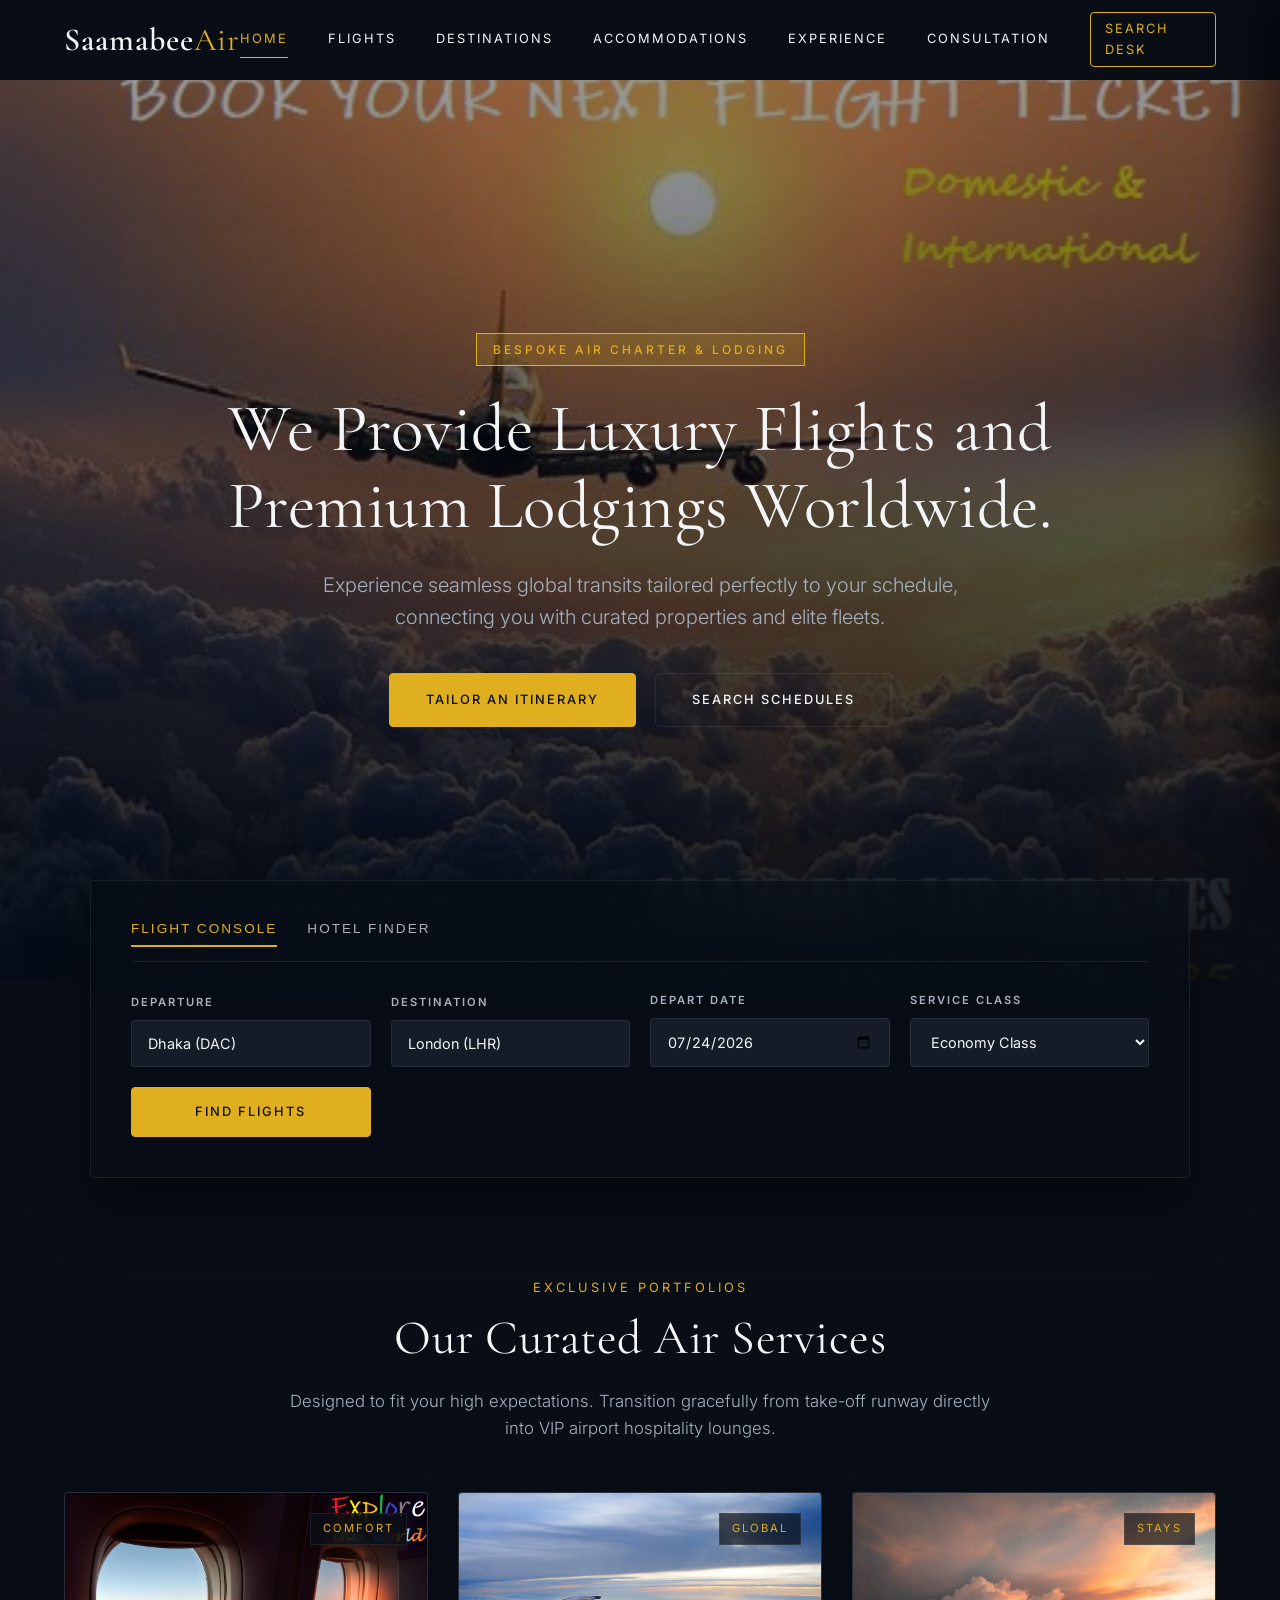
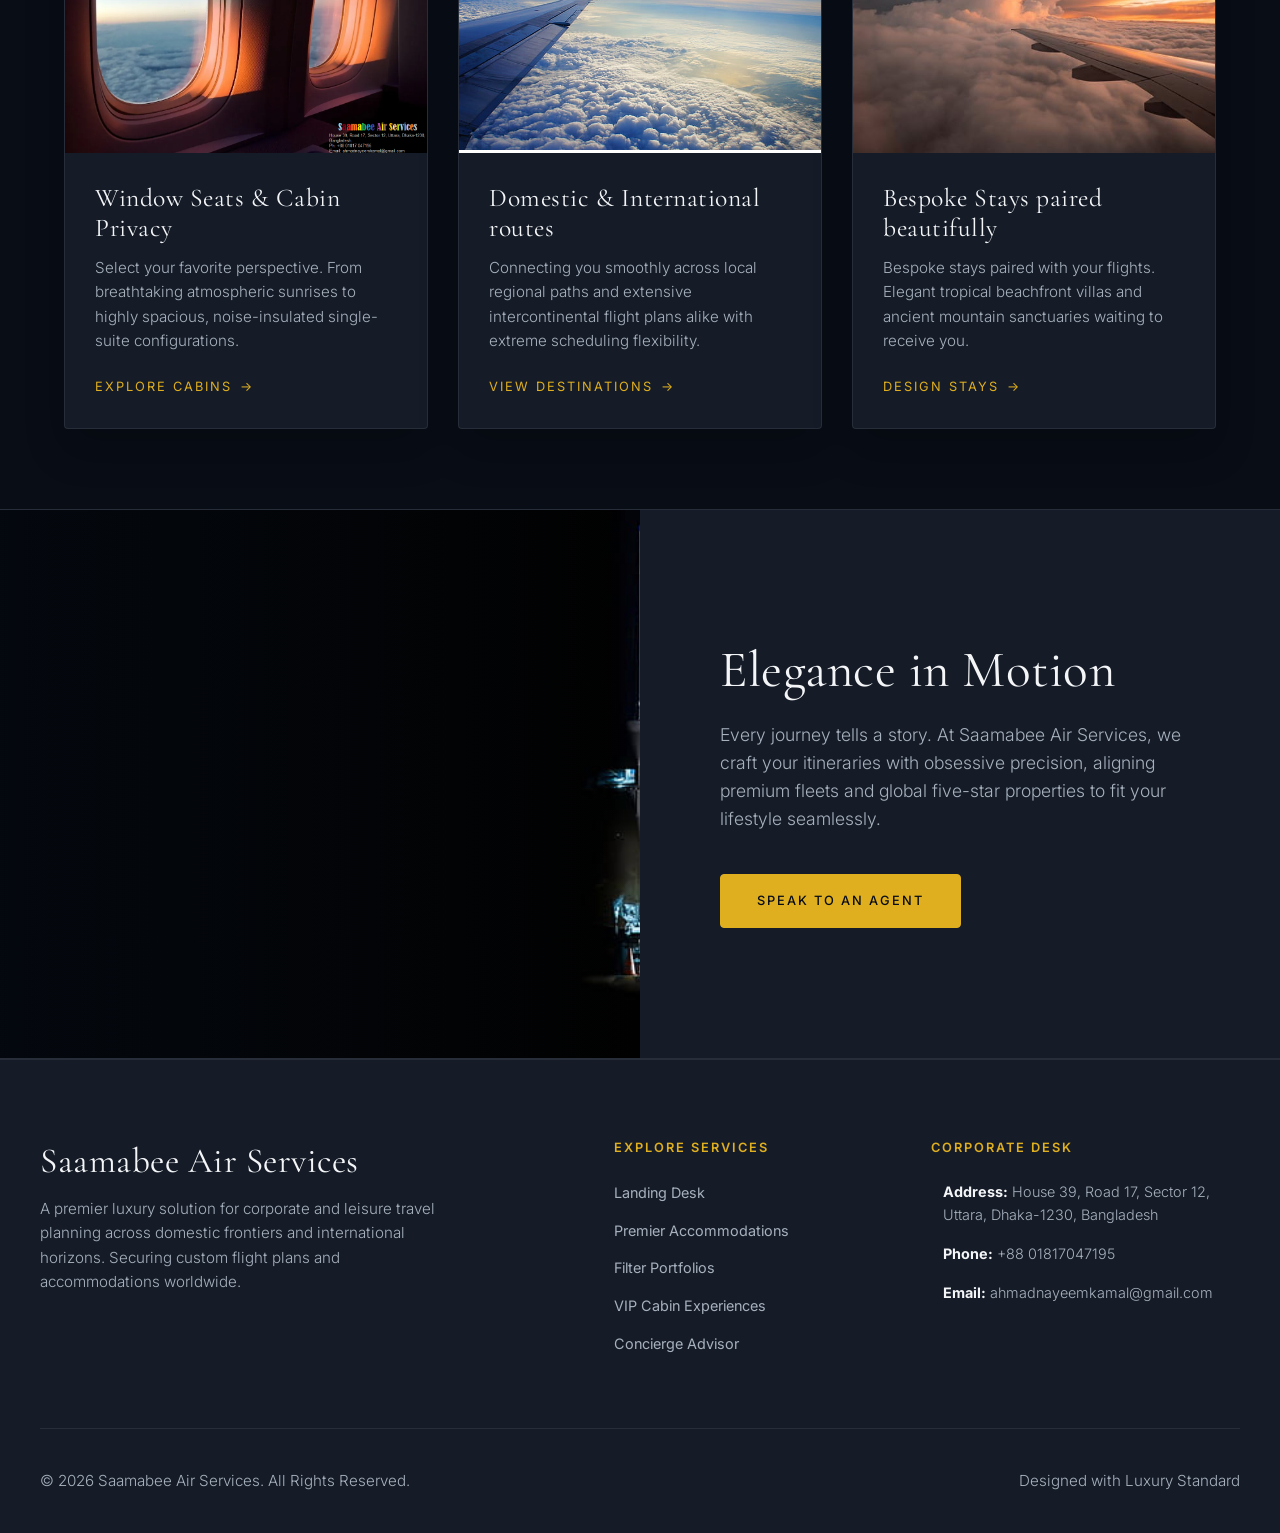
==== commit 2d820e5a: "feat: implement premium Flights page with Fleet Showcase, engineering specs grid, and interactive av" ====
--- a/public/index.html
+++ b/public/index.html
@@ -39,6 +39,7 @@
             
             <nav id="main-nav" role="navigation" aria-label="Primary Navigation">
                 <a href="#/home" class="active" id="nav-link-home">Home</a>
+                <a href="#/flights" id="nav-link-flights">Flights</a>
                 <a href="#/destinations" id="nav-link-destinations">Destinations</a>
                 <a href="#/accommodations" id="nav-link-accommodations">Accommodations</a>
                 <a href="#/experience" id="nav-link-experience">Experience</a>
@@ -428,6 +429,245 @@
                             </div>
                         </article>
 
+            </div>
+        </section>
+
+        <!-- ==========================================================================
+           VIEW: FLIGHTS (Premium Aviation & Fleet Showcase)
+           ========================================================================== -->
+        <section id="view-flights" class="view-section">
+            <!-- 1. Hero Landing Header -->
+            <div class="flights-hero-section">
+                <div class="flights-hero-bg"></div>
+                <div class="flights-hero-content">
+                    <span class="flights-hero-badge">Bespoke Global Charter</span>
+                    <h1>The Saamabee Fleet — Elevated Sky Travel</h1>
+                    <p>Indulge in absolute comfort and engineering brilliance. Our hand-selected modern aircraft are engineered to turn intercontinental journeys into seamless extensions of your luxury lifestyle.</p>
+                </div>
+            </div>
+
+            <!-- 2. Alternating Fleet Showcase -->
+            <div class="split-showcase-container container">
+                <!-- Airbus A350 Signature -->
+                <article class="split-showcase-row">
+                    <div class="showcase-img-col">
+                        <span class="showcase-badge">Flagship Class</span>
+                        <img src="airbus-a350-nose-sunset.jpg" alt="Airbus A350 Signature Flightdeck Nose" loading="lazy">
+                    </div>
+                    <div class="showcase-content-col">
+                        <div class="showcase-loc"><i class="fa-solid fa-plane-up"></i> Airbus A350-1000 Signature</div>
+                        <h3>Whisper-Quiet Flagship</h3>
+                        <p class="showcase-desc">Experience global transit in our whisper-quiet Airbus A350-1000 flagship. Featuring a custom carbon-composite airframe, exceptionally wide private layout, and low cabin altitude pressurization designed to preserve natural physical vitality across time zones.</p>
+                        
+                        <div class="showcase-amenities">
+                            <h4>Flight Specifications & Perks</h4>
+                            <ul>
+                                <li><i class="fa-solid fa-network-wired"></i> 12,000 km Non-stop Range</li>
+                                <li><i class="fa-solid fa-gauge-high"></i> Mach 0.89 Cruising Speed</li>
+                                <li><i class="fa-solid fa-couch"></i> 12 Private First-Class Suites</li>
+                                <li><i class="fa-solid fa-utensils"></i> Bespoke Private Dining Menu</li>
+                            </ul>
+                        </div>
+                        
+                        <div class="showcase-booking">
+                            <div class="showcase-pricing">
+                                <span class="price-val">$1,850</span>
+                                <span class="price-unit">/ flight hr</span>
+                            </div>
+                            <button class="btn btn-primary" onclick="searchController.openDirectBooking('Airbus A350 Signature Charter', 'Ultra-Long Range Jet', 1850, 'Global Private Charter', 'airbus-a350-nose-sunset.jpg')">Book Airbus A350</button>
+                        </div>
+                    </div>
+                </article>
+
+                <!-- Boeing 787 Dreamliner -->
+                <article class="split-showcase-row">
+                    <div class="showcase-img-col">
+                        <span class="showcase-badge">Nocturnal Class</span>
+                        <img src="red-dreamliner-airplane-night.jpg" alt="Boeing 787 Dreamliner Spotlit" loading="lazy">
+                    </div>
+                    <div class="showcase-content-col">
+                        <div class="showcase-loc"><i class="fa-solid fa-plane-up"></i> Boeing 787 Nocturnal Dreamliner</div>
+                        <h3>Circadian Sanctuary</h3>
+                        <p class="showcase-desc">Fly the Boeing 787 Dreamliner, engineered with advanced smart climate controls that naturally regulate cabin humidity and pressure. Outfitted with auto-dimming electrochromic panoramic glass and intelligent circadian spectrum lighting that completely mitigates jet lag.</p>
+                        
+                        <div class="showcase-amenities">
+                            <h4>Flight Specifications & Perks</h4>
+                            <ul>
+                                <li><i class="fa-solid fa-network-wired"></i> 14,000 km Direct Range</li>
+                                <li><i class="fa-solid fa-gauge-high"></i> Mach 0.85 Cruising Speed</li>
+                                <li><i class="fa-solid fa-couch"></i> 8 VVIP Fully Enclosed Pods</li>
+                                <li><i class="fa-solid fa-cloud"></i> Circum-Polar Climate System</li>
+                            </ul>
+                        </div>
+                        
+                        <div class="showcase-booking">
+                            <div class="showcase-pricing">
+                                <span class="price-val">$1,550</span>
+                                <span class="price-unit">/ flight hr</span>
+                            </div>
+                            <button class="btn btn-primary" onclick="searchController.openDirectBooking('Boeing 787 Nocturnal Dreamliner Charter', 'Bespoke Executive Dreamliner', 1550, 'Global Private Charter', 'red-dreamliner-airplane-night.jpg')">Book Dreamliner</button>
+                        </div>
+                    </div>
+                </article>
+
+                <!-- Boeing Intercontinental Jet -->
+                <article class="split-showcase-row">
+                    <div class="showcase-img-col">
+                        <span class="showcase-badge">Intercontinental Class</span>
+                        <img src="boeing-airplane-nose-sky-front.jpg" alt="Boeing Intercontinental Jet Climbing" loading="lazy">
+                    </div>
+                    <div class="showcase-content-col">
+                        <div class="showcase-loc"><i class="fa-solid fa-plane-up"></i> Boeing Intercontinental Jet</div>
+                        <h3>Supreme Delegation Cruiser</h3>
+                        <p class="showcase-desc">Our premier double-deck intercontinental cruiser, designed specifically for high-capacity ultra-luxurious corporate and diplomatic delegations. Complete with a private dining salon, dedicated conference chambers, and separate presidential sleeping suites.</p>
+                        
+                        <div class="showcase-amenities">
+                            <h4>Flight Specifications & Perks</h4>
+                            <ul>
+                                <li><i class="fa-solid fa-network-wired"></i> 15,000 km Maximum Range</li>
+                                <li><i class="fa-solid fa-gauge-high"></i> Mach 0.92 Cruising Speed</li>
+                                <li><i class="fa-solid fa-couch"></i> 16 Prestige Staterooms</li>
+                                <li><i class="fa-solid fa-handshake"></i> Boardroom & Dining Salon</li>
+                            </ul>
+                        </div>
+                        
+                        <div class="showcase-booking">
+                            <div class="showcase-pricing">
+                                <span class="price-val">$2,100</span>
+                                <span class="price-unit">/ flight hr</span>
+                            </div>
+                            <button class="btn btn-primary" onclick="searchController.openDirectBooking('Boeing Intercontinental Jet Charter', 'VVIP Delegation Flagship', 2100, 'Global Private Charter', 'boeing-airplane-nose-sky-front.jpg')">Book Intercontinental</button>
+                        </div>
+                    </div>
+                </article>
+            </div>
+
+            <!-- 3. Aviation Engineering & Experience Grid -->
+            <div class="flights-experience-section">
+                <div class="container">
+                    <div class="section-header" style="text-align: center;">
+                        <span>Elite Infrastructure</span>
+                        <h2>Aviation Engineering & Experience</h2>
+                        <p>Our fleet features world-class technology to deliver a secure, peaceful, and absolutely comfortable flight experience.</p>
+                    </div>
+                    
+                    <div class="flights-experience-grid">
+                        <div class="flights-experience-card">
+                            <div class="flights-experience-card-icon"><i class="fa-solid fa-wind"></i></div>
+                            <h3>HEPA Climate</h3>
+                            <p>Triple-filter HEPA ventilation completes full fresh air circulation cycles every two minutes, matching the cleanest environments on Earth.</p>
+                        </div>
+                        
+                        <div class="flights-experience-card">
+                            <div class="flights-experience-card-icon"><i class="fa-solid fa-bolt"></i></div>
+                            <h3>Trent Propulsion</h3>
+                            <p>Rolls-Royce Trent turbofan assemblies deliver silent thrust, reducing cabin vibration levels to absolute whisper-quiet margins.</p>
+                        </div>
+                        
+                        <div class="flights-experience-card">
+                            <div class="flights-experience-card-icon"><i class="fa-solid fa-lightbulb"></i></div>
+                            <h3>Circadian Systems</h3>
+                            <p>Bespoke spectral cabin lighting simulates the natural rise and setting of the sun, aligning biological clocks effortlessly.</p>
+                        </div>
+                        
+                        <div class="flights-experience-card">
+                            <div class="flights-experience-card-icon"><i class="fa-solid fa-shield-halved"></i></div>
+                            <h3>Active Navigation</h3>
+                            <p>Next-generation navigation telemetry overlays and flight safety architectures ensure absolute stability through weather and turbulences.</p>
+                        </div>
+                    </div>
+                </div>
+            </div>
+
+            <!-- 4. Interactive Close-Ups Gallery -->
+            <div class="flights-gallery-section">
+                <div class="container">
+                    <div class="section-header" style="text-align: center;">
+                        <span>Curated Close-Ups</span>
+                        <h2>Interactive Aviation Gallery</h2>
+                        <p>Explore high-fidelity engineering close-ups. Click on any aircraft element to view details in our accessible zoom lightbox.</p>
+                    </div>
+                    
+                    <div class="flights-gallery-grid">
+                        <!-- Turbofan 1 -->
+                        <div class="flights-gallery-item" onclick="galleryController.openLightbox('airplane-turbofan-engine-runway.jpg')">
+                            <img src="airplane-turbofan-engine-runway.jpg" alt="Intake Cowling Diagnostics" loading="lazy">
+                            <div class="flights-gallery-overlay">
+                                <i class="fa-solid fa-magnifying-glass-plus"></i>
+                                <h3>Turbofan Intake</h3>
+                                <p>Close-up of the ultra-efficient Rolls-Royce jet powerplant intake casing.</p>
+                            </div>
+                        </div>
+
+                        <!-- Turbofan 2 -->
+                        <div class="flights-gallery-item" onclick="galleryController.openLightbox('boeing-777-engine-close-up-sunset.jpg')">
+                            <img src="boeing-777-engine-close-up-sunset.jpg" alt="Boeing 777 Powerplant reflection" loading="lazy">
+                            <div class="flights-gallery-overlay">
+                                <i class="fa-solid fa-magnifying-glass-plus"></i>
+                                <h3>Sunset Engine Glow</h3>
+                                <p>Golden sunset hues reflecting on the heavy titanium turbofan blades.</p>
+                            </div>
+                        </div>
+
+                        <!-- Vintage Flagship -->
+                        <div class="flights-gallery-item" onclick="galleryController.openLightbox('vintage-polished-metal-airplane.jpg')">
+                            <img src="vintage-polished-metal-airplane.jpg" alt="Heritage radial flagship classic" loading="lazy">
+                            <div class="flights-gallery-overlay">
+                                <i class="fa-solid fa-magnifying-glass-plus"></i>
+                                <h3>Heritage Classic</h3>
+                                <p>Polished aluminum fuselage detailing of our radial classic flagship.</p>
+                            </div>
+                        </div>
+
+                        <!-- Cockpit -->
+                        <div class="flights-gallery-item" onclick="galleryController.openLightbox('airplane-cockpit-nose-with-flying-plane.jpg')">
+                            <img src="airplane-cockpit-nose-with-flying-plane.jpg" alt="Avionics instrumentation flightdeck" loading="lazy">
+                            <div class="flights-gallery-overlay">
+                                <i class="fa-solid fa-magnifying-glass-plus"></i>
+                                <h3>Flightdeck Avionics</h3>
+                                <p>Advanced instruments panel view capturing atmospheric twilight transit.</p>
+                            </div>
+                        </div>
+
+                        <!-- Wing Sunset -->
+                        <div class="flights-gallery-item" onclick="galleryController.openLightbox('airplane-wing-sunset-clouds.jpg')">
+                            <img src="airplane-wing-sunset-clouds.jpg" alt="Ethereal Wing sunset sky" loading="lazy">
+                            <div class="flights-gallery-overlay">
+                                <i class="fa-solid fa-magnifying-glass-plus"></i>
+                                <h3>Sunset Wing Profile</h3>
+                                <p>Ethereal wing profile slicing smoothly through golden hour clouds.</p>
+                            </div>
+                        </div>
+
+                        <!-- Wing Blue Sky -->
+                        <div class="flights-gallery-item" onclick="galleryController.openLightbox('airplane-wing-clouds-blue-sky.png')">
+                            <img src="airplane-wing-clouds-blue-sky.png" alt="Wing perspective over blue skies" loading="lazy">
+                            <div class="flights-gallery-overlay">
+                                <i class="fa-solid fa-magnifying-glass-plus"></i>
+                                <h3>Sky Oceans</h3>
+                                <p>Crystalline wing profile soaring majestically over deep blue horizons.</p>
+                            </div>
+                        </div>
+
+                        <!-- Window view -->
+                        <div class="flights-gallery-item" onclick="galleryController.openLightbox('saamabee-explore-the-world-cabin-window.png')">
+                            <img src="saamabee-explore-the-world-cabin-window.png" alt="Cabin Window Suite seat view" loading="lazy">
+                            <div class="flights-gallery-overlay">
+                                <i class="fa-solid fa-magnifying-glass-plus"></i>
+                                <h3>Cabin Port View</h3>
+                                <p>Serene cloudscape vistas seen from the comfort of our first class seats.</p>
+                            </div>
+                        </div>
+
+                        <!-- Spotlit aircraft -->
+                        <div class="flights-gallery-item" onclick="galleryController.openLightbox('dramatic-airplane-night-spotlight.jpeg')">
+                            <img src="dramatic-airplane-night-spotlight.jpeg" alt="Private corporate jet spotlit" loading="lazy">
+                            <div class="flights-gallery-overlay">
+                                <i class="fa-solid fa-magnifying-glass-plus"></i>
+                                <h3>Nocturnal Staging</h3>
+                                <p>Spotlight illuminated business jet aircraft ready for boarding.</p>
+                            </div>
+                        </div>
                     </div>
                 </div>
             </div>
--- a/public/styles.css
+++ b/public/styles.css
@@ -1929,3 +1929,226 @@
         width: 100%;
     }
 }
+
+/* ==========================================================================
+   VIEW: FLIGHTS (Bespoke Aviation & Fleet Showcase)
+   ========================================================================== */
+.flights-hero-section {
+    position: relative;
+    padding: 120px 0 80px 0;
+    text-align: center;
+    border-bottom: 1px solid var(--border-glass);
+    background: radial-gradient(circle at top, var(--primary-light) 0%, var(--primary) 100%);
+    overflow: hidden;
+}
+
+.flights-hero-bg {
+    position: absolute;
+    top: 0;
+    left: 0;
+    width: 100%;
+    height: 100%;
+    background-image: url('saamabee-flight-booking-sunset-banner.jpg');
+    background-size: cover;
+    background-position: center;
+    opacity: 0.12;
+    mix-blend-mode: overlay;
+    pointer-events: none;
+    z-index: 0;
+}
+
+.flights-hero-content {
+    position: relative;
+    z-index: 1;
+    max-width: 800px;
+    margin: 0 auto;
+}
+
+.flights-hero-badge {
+    display: inline-block;
+    padding: 6px 16px;
+    background: var(--accent-glow);
+    border: 1px solid var(--accent);
+    color: var(--accent);
+    font-size: 0.75rem;
+    text-transform: uppercase;
+    letter-spacing: 2px;
+    border-radius: var(--border-radius);
+    margin-bottom: 24px;
+}
+
+.flights-hero-content h1 {
+    font-size: 3.5rem;
+    margin-bottom: 16px;
+    color: var(--text);
+}
+
+.flights-hero-content p {
+    font-size: 1.1rem;
+    max-width: 600px;
+    margin: 0 auto;
+    color: var(--text-muted);
+}
+
+/* Flights Experience Engineering Grid */
+.flights-experience-section {
+    padding: 80px 0;
+    background: linear-gradient(to bottom, var(--primary) 0%, var(--primary-light) 100%);
+    border-bottom: 1px solid var(--border-glass);
+}
+
+.flights-experience-grid {
+    display: grid;
+    grid-template-columns: repeat(4, 1fr);
+    gap: 30px;
+    margin-top: 50px;
+}
+
+.flights-experience-card {
+    background: var(--primary-light);
+    border: 1px solid var(--border-glass);
+    border-radius: var(--border-radius);
+    padding: 40px 30px;
+    text-align: center;
+    transition: var(--transition-slow);
+    box-shadow: 0 15px 35px rgba(0, 0, 0, 0.2);
+}
+
+.flights-experience-card:hover {
+    transform: translateY(-8px);
+    border-color: var(--accent);
+    box-shadow: 0 20px 40px rgba(229, 175, 46, 0.08);
+}
+
+.flights-experience-card-icon {
+    font-size: 2.2rem;
+    color: var(--accent);
+    margin-bottom: 24px;
+    filter: drop-shadow(0 0 10px var(--accent-glow));
+}
+
+.flights-experience-card h3 {
+    font-size: 1.4rem;
+    margin-bottom: 12px;
+    font-family: var(--font-serif);
+}
+
+.flights-experience-card p {
+    font-size: 0.85rem;
+    line-height: 1.6;
+}
+
+/* Curated Aviation Gallery Grid */
+.flights-gallery-section {
+    padding: 80px 0 100px 0;
+    background: var(--primary);
+}
+
+.flights-gallery-grid {
+    display: grid;
+    grid-template-columns: repeat(4, 1fr);
+    gap: 24px;
+    margin-top: 50px;
+}
+
+.flights-gallery-item {
+    position: relative;
+    border-radius: var(--border-radius);
+    overflow: hidden;
+    aspect-ratio: 1 / 1;
+    border: 1px solid var(--border-glass);
+    cursor: pointer;
+    box-shadow: 0 10px 25px rgba(0,0,0,0.2);
+    transition: var(--transition-slow);
+}
+
+.flights-gallery-item img {
+    width: 100%;
+    height: 100%;
+    object-fit: cover;
+    display: block;
+    transition: var(--transition-slow);
+}
+
+.flights-gallery-overlay {
+    position: absolute;
+    top: 0;
+    left: 0;
+    width: 100%;
+    height: 100%;
+    background: linear-gradient(to top, rgba(5, 11, 20, 0.9) 0%, rgba(5, 11, 20, 0.2) 60%, transparent 100%);
+    opacity: 0;
+    transition: var(--transition-fast);
+    display: flex;
+    flex-direction: column;
+    justify-content: flex-end;
+    padding: 24px;
+}
+
+.flights-gallery-item:hover .flights-gallery-overlay {
+    opacity: 1;
+}
+
+.flights-gallery-item:hover img {
+    transform: scale(1.08);
+}
+
+.flights-gallery-overlay i {
+    color: var(--accent);
+    font-size: 1.2rem;
+    margin-bottom: 12px;
+    transform: translateY(10px);
+    transition: var(--transition-fast);
+}
+
+.flights-gallery-item:hover .flights-gallery-overlay i {
+    transform: translateY(0);
+}
+
+.flights-gallery-overlay h3 {
+    font-size: 1.15rem;
+    font-family: var(--font-sans);
+    font-weight: 500;
+    color: var(--text);
+    margin-bottom: 4px;
+}
+
+.flights-gallery-overlay p {
+    font-size: 0.75rem;
+    color: var(--text-muted);
+    line-height: 1.4;
+}
+
+/* Flights Page Specific Media Queries */
+@media (max-width: 1024px) {
+    .flights-experience-grid {
+        grid-template-columns: repeat(2, 1fr);
+    }
+    .flights-gallery-grid {
+        grid-template-columns: repeat(3, 1fr);
+    }
+    .flights-hero-content h1 {
+        font-size: 2.8rem;
+    }
+}
+
+@media (max-width: 768px) {
+    .flights-gallery-grid {
+        grid-template-columns: repeat(2, 1fr);
+    }
+    .flights-hero-content h1 {
+        font-size: 2.3rem;
+    }
+}
+
+@media (max-width: 480px) {
+    .flights-experience-grid {
+        grid-template-columns: 1fr;
+    }
+    .flights-gallery-grid {
+        grid-template-columns: 1fr;
+    }
+    .flights-hero-content h1 {
+        font-size: 1.8rem;
+    }
+}
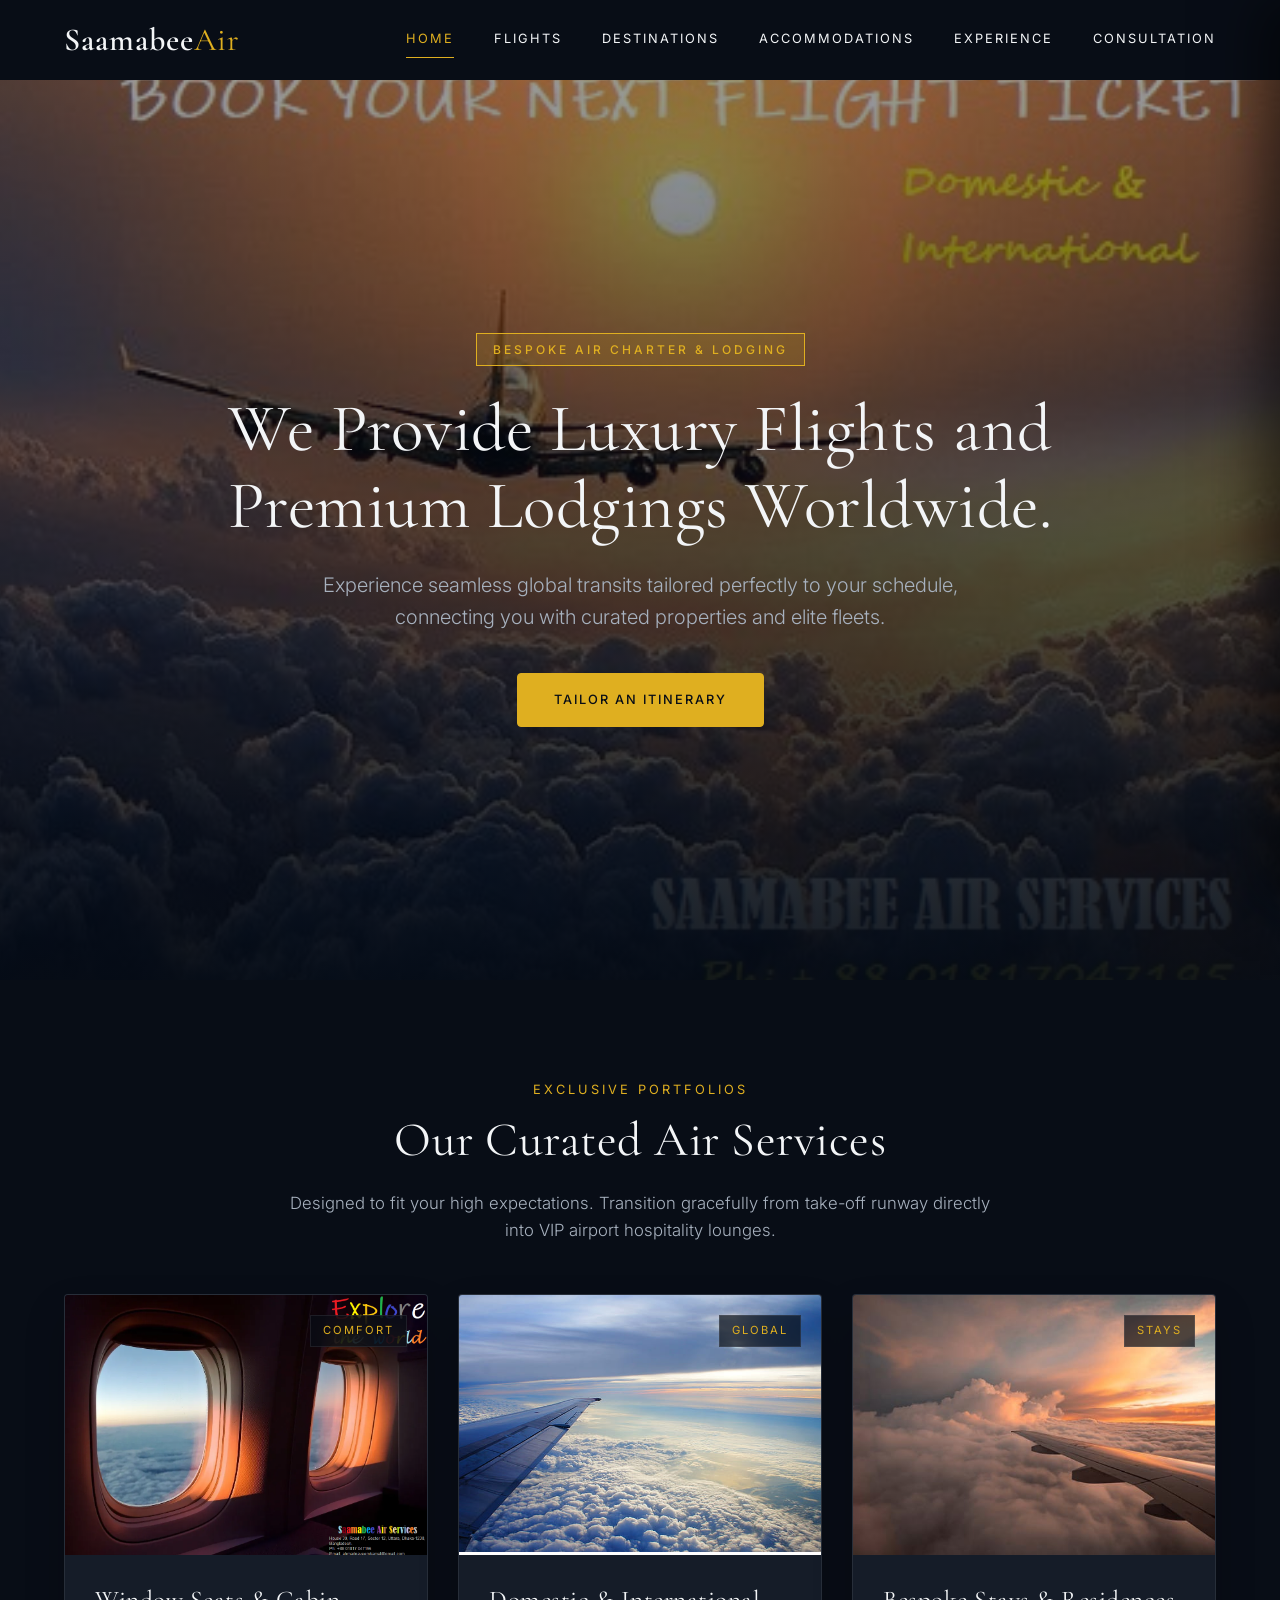
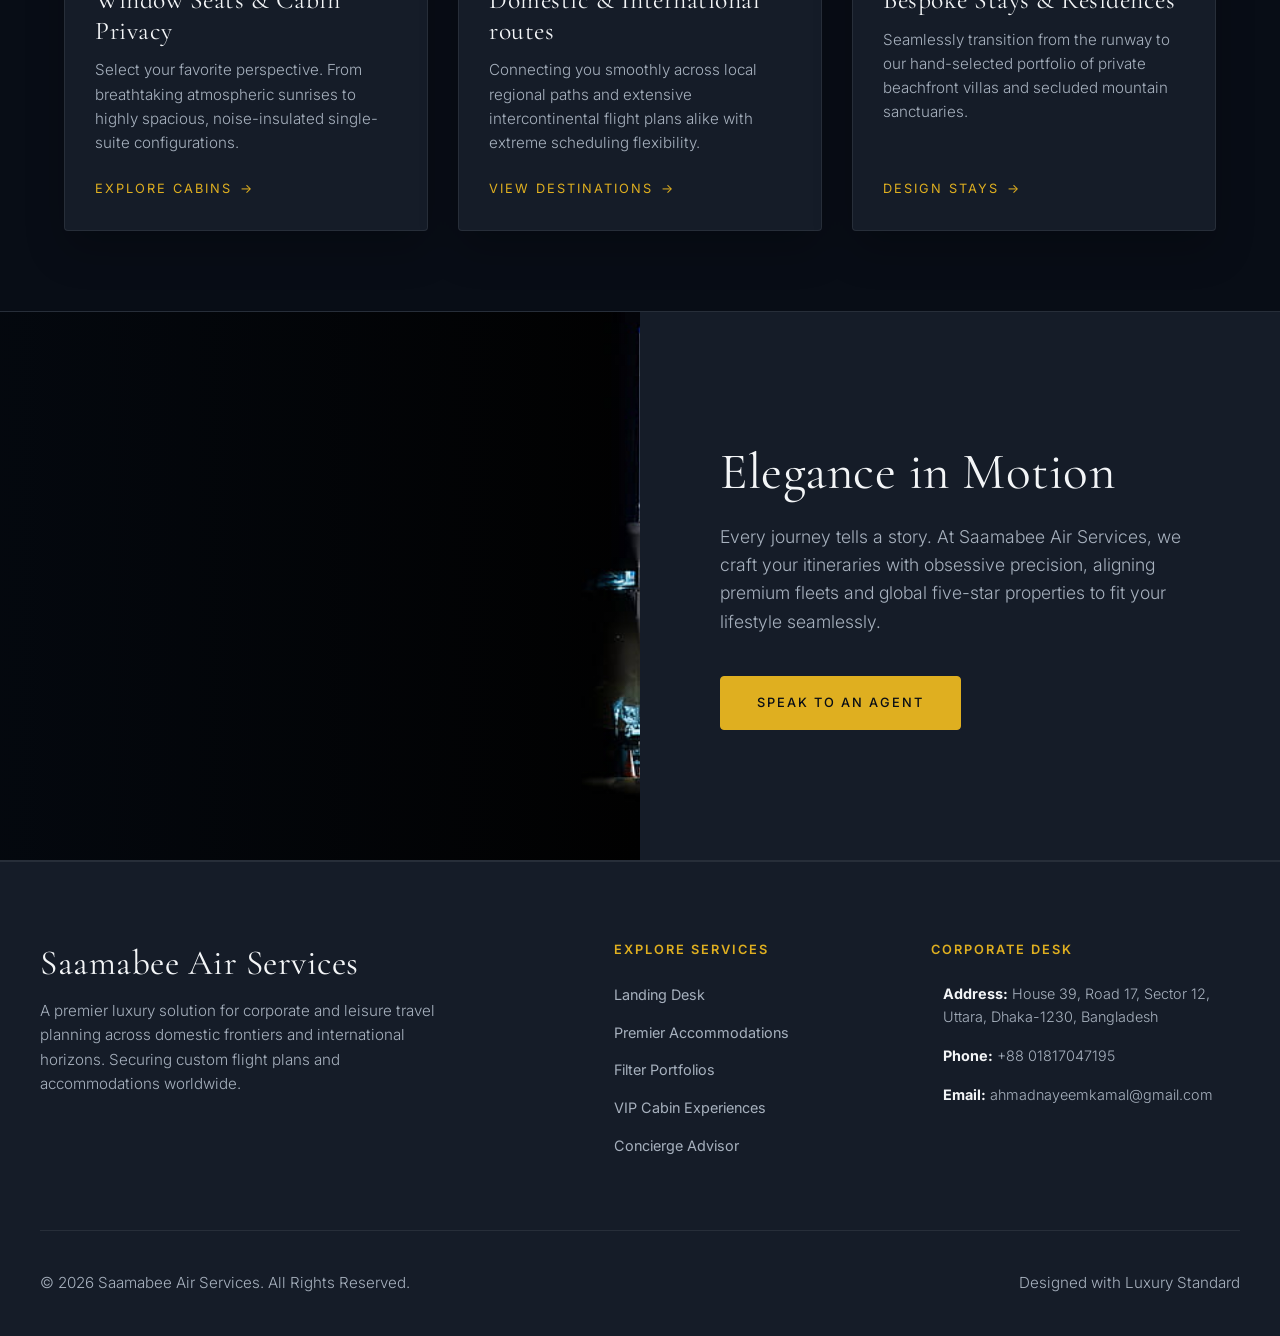
==== commit 4bc9403e: "feat: completely remove search desk feature, restore accommodations navigation link, and clean up de" ====
--- a/public/index.html
+++ b/public/index.html
@@ -44,7 +44,6 @@
                 <a href="#/accommodations" id="nav-link-accommodations">Accommodations</a>
                 <a href="#/experience" id="nav-link-experience">Experience</a>
                 <a href="#/consultation" id="nav-link-consultation">Consultation</a>
-                <a href="#/search" id="nav-link-search" style="border: 1px solid var(--accent); padding: 6px 14px; border-radius: var(--border-radius); color: var(--accent);">Search Desk</a>
             </nav>
         </div>
     </header>
@@ -66,44 +65,12 @@
                     <h1>We Provide Luxury Flights and Premium Lodgings Worldwide.</h1>
                     <p>Experience seamless global transits tailored perfectly to your schedule, connecting you with curated properties and elite fleets.</p>
                     <div class="hero-actions">
-                        <a href="#/consultation" class="btn btn-primary" style="margin-right: 15px;">Tailor an Itinerary</a>
-                        <a href="#booking-section" class="btn btn-secondary">Search Schedules</a>
-                    </div>
-                </div>
-            </div>
-
-            <!-- Interactive Search Console widget -->
-            <div id="booking-section" class="container search-widget">
-                <div class="search-tabs" role="tablist">
-                    <button class="search-tab active" data-type="flights" role="tab" aria-selected="true" aria-controls="main-search-form">FLIGHT CONSOLE</button>
-                    <button class="search-tab" data-type="hotels" role="tab" aria-selected="false" aria-controls="main-search-form">HOTEL FINDER</button>
-                </div>
-                
-                <form id="main-search-form" class="search-grid">
-                    <div class="form-group">
-                        <label for="search-from">Departure</label>
-                        <input type="text" id="search-from" placeholder="Departure City (e.g. DAC)" required value="Dhaka (DAC)">
-                    </div>
-                    <div class="form-group">
-                        <label for="search-to">Destination</label>
-                        <input type="text" id="search-to" placeholder="Destination City (e.g. LHR)" required value="London (LHR)">
-                    </div>
-                    <div class="form-group">
-                        <label for="search-date">Depart Date</label>
-                        <input type="date" id="search-date" required value="2026-07-24">
-                    </div>
-                    <div class="form-group">
-                        <label for="search-class">Service Class</label>
-                        <select id="search-class">
-                            <option>Economy Class</option>
-                            <option>Premium Economy</option>
-                            <option>Business Class Privilege</option>
-                            <option>First Class Signature</option>
-                        </select>
-                    </div>
-                    <button type="submit" class="btn btn-primary" id="search-submit-btn">FIND FLIGHTS</button>
-                </form>
-            </div>
+                        <a href="#/consultation" class="btn btn-primary">Tailor an Itinerary</a>
+                    </div>
+                </div>
+            </div>
+
+
 
             <!-- Curated Portfolio Preview highlights -->
             <div class="container" style="margin-top: 100px;">
@@ -147,8 +114,8 @@
                             <span class="card-badge">Stays</span>
                         </div>
                         <div class="card-body">
-                            <h3>Bespoke Stays paired beautifully</h3>
-                            <p>Bespoke stays paired with your flights. Elegant tropical beachfront villas and ancient mountain sanctuaries waiting to receive you.</p>
+                            <h3>Bespoke Stays & Residences</h3>
+                            <p>Seamlessly transition from the runway to our hand-selected portfolio of private beachfront villas and secluded mountain sanctuaries.</p>
                             <a href="#/consultation" class="card-link">Design Stays <span>&rarr;</span></a>
                         </div>
                     </article>
@@ -168,75 +135,7 @@
             </section>
         </section>
 
-        <!-- ==========================================================================
-           VIEW: SEARCH RESULTS
-           ========================================================================== -->
-        <section id="view-search" class="view-section">
-            <div class="container" style="margin-top: 40px;">
-                <div class="section-header" style="margin-top: 30px; margin-bottom: 30px; text-align: left; max-width: 100%;">
-                    <span id="results-view-subtitle">Connecting Flights & Accommodations</span>
-                    <h2 id="results-view-title" style="font-size: 2.8rem; margin-bottom: 10px;">Select Your Premium Choice</h2>
-                </div>
-            </div>
-
-            <!-- Dynamic Search results area -->
-            <div class="search-results-section">
-                <!-- Sidebar filter panel -->
-                <aside class="filters-panel" aria-label="Results Filtering Panel">
-                    <h3>Filter Results</h3>
-                    
-                    <div class="filter-group">
-                        <h4>VIP Ratings</h4>
-                        <label class="filter-option">
-                            <input type="checkbox" id="filter-rating-5" onchange="searchController.applyFilters()">
-                            <span>5.0 Star Premium Stays</span>
-                        </label>
-                    </div>
-
-                    <div class="filter-group">
-                        <h4>Fare Category</h4>
-                        <label class="filter-option">
-                            <input type="checkbox" checked disabled>
-                            <span>Priority Lounge Included</span>
-                        </label>
-                        <label class="filter-option">
-                            <input type="checkbox" checked disabled>
-                            <span>Flexible Date Reschedule</span>
-                        </label>
-                    </div>
-                    
-                    <div style="margin-top: 40px;">
-                        <a href="#/home" class="btn btn-secondary" style="width: 100%; text-align: center; font-size: 0.75rem; padding: 12px 0;">New Search query</a>
-                    </div>
-                </aside>
-
-                <!-- Search listings content -->
-                <div class="results-main">
-                    <div class="results-header">
-                        <span class="results-count" id="results-found-count">Loading premium listings...</span>
-                        
-                        <div class="results-sort">
-                            <label for="results-sort-by" style="font-size: 0.8rem; color: var(--text-muted); margin-right: 10px;">Sort by</label>
-                            <select id="results-sort-by" onchange="searchController.applyFilters()">
-                                <option value="rating-high">Highest VIP Rating</option>
-                                <option value="price-low">Price: Low to High</option>
-                                <option value="price-high">Price: High to Low</option>
-                            </select>
-                        </div>
-                    </div>
-
-                    <!-- Skeleton Loader element -->
-                    <div class="skeleton-results" id="skeleton-loader">
-                        <div class="skeleton-card"></div>
-                        <div class="skeleton-card"></div>
-                        <div class="skeleton-card"></div>
-                    </div>
-
-                    <!-- Target location where appJS renders listings -->
-                    <div class="results-container" id="search-results-list"></div>
-                </div>
-            </div>
-        </section>
+
 
         <!-- ==========================================================================
            VIEW: ACCOMMODATIONS
@@ -353,9 +252,9 @@
             <div class="accommodations-grid-section">
                 <div class="container">
                     <div class="section-header" style="margin-top: 60px; margin-bottom: 40px;">
-                        <span>Supplementary Collections</span>
-                        <h2>More Premium Stays</h2>
-                        <p>Explore supplementary high-fidelity retreats spanning turquoise ocean shores and dynamic hillside sanctuaries.</p>
+                        <span>The Curated Collection</span>
+                        <h2>Global Residences</h2>
+                        <p>Explore exclusive, hand-selected retreats spanning turquoise ocean shores and spectacular hillside sanctuaries.</p>
                     </div>
 
                     <div class="services-grid">
@@ -554,20 +453,20 @@
                     <div class="flights-experience-grid">
                         <div class="flights-experience-card">
                             <div class="flights-experience-card-icon"><i class="fa-solid fa-wind"></i></div>
-                            <h3>HEPA Climate</h3>
-                            <p>Triple-filter HEPA ventilation completes full fresh air circulation cycles every two minutes, matching the cleanest environments on Earth.</p>
+                            <h3>Airflow Architecture</h3>
+                            <p>Advanced environmental control systems that fully recycle and purify cabin air every two minutes, ensuring natural hydration levels are maintained.</p>
                         </div>
                         
                         <div class="flights-experience-card">
-                            <div class="flights-experience-card-icon"><i class="fa-solid fa-bolt"></i></div>
-                            <h3>Trent Propulsion</h3>
-                            <p>Rolls-Royce Trent turbofan assemblies deliver silent thrust, reducing cabin vibration levels to absolute whisper-quiet margins.</p>
+                            <div class="flights-experience-card-icon"><i class="fa-solid fa-earth-americas"></i></div>
+                            <h3>Global Dispatch</h3>
+                            <p>Our dedicated 24/7 flight operations center proactively monitors global weather patterns, ensuring flight paths are optimized for absolute stability.</p>
                         </div>
                         
                         <div class="flights-experience-card">
-                            <div class="flights-experience-card-icon"><i class="fa-solid fa-lightbulb"></i></div>
-                            <h3>Circadian Systems</h3>
-                            <p>Bespoke spectral cabin lighting simulates the natural rise and setting of the sun, aligning biological clocks effortlessly.</p>
+                            <div class="flights-experience-card-icon"><i class="fa-solid fa-gears"></i></div>
+                            <h3>Precision Engineering</h3>
+                            <p>Advanced active vibration damping and architectural acoustic isolation reduce interior noise levels to absolute whisper-quiet margins.</p>
                         </div>
                         
                         <div class="flights-experience-card">
@@ -585,7 +484,7 @@
                     <div class="section-header" style="text-align: center;">
                         <span>Curated Close-Ups</span>
                         <h2>Interactive Aviation Gallery</h2>
-                        <p>Explore high-fidelity engineering close-ups. Click on any aircraft element to view details in our accessible zoom lightbox.</p>
+                        <p>Explore detailed perspective views of our premium fleet. Select any aircraft to view high-resolution imagery and specifications.</p>
                     </div>
                     
                     <div class="flights-gallery-grid">
@@ -679,9 +578,9 @@
         <section id="view-destinations" class="view-section">
             <div class="container">
                 <div class="section-header">
-                    <span>Curated Asset Catalog</span>
-                    <h2>Filter Our World Destinations</h2>
-                    <p>Click on any premium international tourist destination or luxury resort below to experience the beauty of our global catalog.</p>
+                    <span>The Saamabee Portfolio</span>
+                    <h2>Explore World Destinations & Stays</h2>
+                    <p>Click on any premium international destination or luxury resort below to experience the beauty of our curated global portfolio.</p>
                 </div>
 
                 <!-- Gallery filter options buttons -->
@@ -723,31 +622,20 @@
 
                 <div class="benefit-grid">
                     <div class="benefit-card">
-                        <i class="fa-solid fa-mug-hot"></i>
-                        <h3>VIP Airport Lounges</h3>
-                        <p>Enjoy exclusive access to silent premium suites, fine wine, and fast-track clearance points worldwide.</p>
+                        <i class="fa-solid fa-signature"></i>
+                        <h3>Bespoke Ground Concierge</h3>
+                        <p>Your transition from tarmac to estate is completely hands-free. Enjoy personalized curbside baggage handling, expedited private customs clearance, and seamless luxury chauffeur transfers.</p>
                     </div>
                     <div class="benefit-card">
-                        <i class="fa-solid fa-couch"></i>
-                        <h3>Flatbed Comfort Suites</h3>
-                        <p>Fly relaxed in modular suite arrangements, complete with personalized dining menus and noise cancellation.</p>
+                        <i class="fa-solid fa-wine-glass"></i>
+                        <h3>Michelin-Starred In-Flight Dining</h3>
+                        <p>Indulge in seasonal culinary creations designed by world-renowned chefs, paired perfectly with rare vintage champagnes and fine wines curated by our in-house sommelier team.</p>
                     </div>
                     <div class="benefit-card">
-                        <i class="fa-solid fa-hotel"></i>
-                        <h3>Bespoke Stays Configured</h3>
-                        <p>Your flights paired perfectly with private villas, overwater bungalows, and historic heritage mansions.</p>
-                    </div>
-                </div>
-
-                <!-- Active Reservations Profile Desk -->
-                <div class="reservations-section">
-                    <div class="section-header" style="margin-top: 40px; margin-bottom: 30px; text-align: left; max-width: 100%;">
-                        <span>Guest Profile Portal</span>
-                        <h2 style="font-size: 2.2rem; margin-bottom: 6px;">Your Active Flight & Stay Bookings</h2>
-                        <p>Manage and monitor all active simulated itineraries currently scheduled for your account profile.</p>
-                    </div>
-                    
-                    <div id="reservations-list"></div>
+                        <i class="fa-solid fa-shield-halved"></i>
+                        <h3>Absolute Discretion & Security</h3>
+                        <p>Whether traveling for high-level diplomatic delegations or private family holidays, enjoy unparalleled privacy with our dedicated VIP security services and highly trained secure ground crew.</p>
+                    </div>
                 </div>
             </div>
         </section>
@@ -758,9 +646,9 @@
         <section id="view-consultation" class="view-section">
             <div class="container">
                 <div class="section-header">
-                    <span>Interactive Concierge Desk</span>
-                    <h2>Luxury Travel Advisor Wizard</h2>
-                    <p>Take our quick luxury travel style assessment, and our simulated concierge will instantly configure the perfect flight and villa package.</p>
+                    <span>Bespoke Concierge Portal</span>
+                    <h2>Luxury Travel Advisor</h2>
+                    <p>Take our quick luxury travel style assessment, and our digital concierge will instantly configure the perfect flight and villa package.</p>
                 </div>
 
                 <!-- Multi-Step assessor questionnaire card -->
@@ -856,11 +744,22 @@
                             </div>
 
                             <div style="display: flex; gap: 20px;">
-                                <button class="btn btn-primary" onclick="window.location.hash = '#/home'" style="padding: 14px 30px;">SEARCH RATES NOW</button>
+                                <button class="btn btn-primary" id="advisor-book-btn" style="padding: 14px 30px;">RESERVE CONCIERGE PACKAGE</button>
                                 <button class="btn btn-secondary" id="advisor-restart-btn" style="padding: 14px 30px;">RE-EVALUATE OPTIONS</button>
                             </div>
                         </div>
                     </div>
+                </div>
+
+                <!-- Active Reservations Profile Desk -->
+                <div class="reservations-section">
+                    <div class="section-header" style="margin-top: 40px; margin-bottom: 30px; text-align: left; max-width: 100%;">
+                        <span>Guest Profile Portal</span>
+                        <h2 style="font-size: 2.2rem; margin-bottom: 6px;">Your Active Flight & Stay Bookings</h2>
+                        <p>Manage and monitor all active provisional itineraries currently scheduled for your account profile.</p>
+                    </div>
+                    
+                    <div id="reservations-list"></div>
                 </div>
 
             </div>
--- a/public/styles.css
+++ b/public/styles.css
@@ -377,69 +377,7 @@
     border-color: var(--text);
 }
 
-/* ==========================================================================
-   Interactive Search Widget (Home & Search View)
-   ========================================================================== */
-.search-widget {
-    max-width: 1100px;
-    margin: -100px auto 0 auto;
-    background: var(--bg-glass);
-    backdrop-filter: blur(25px);
-    -webkit-backdrop-filter: blur(25px);
-    border: 1px solid var(--border-glass);
-    padding: 40px;
-    position: relative;
-    z-index: 10;
-    box-shadow: 0 30px 60px rgba(0, 0, 0, 0.4);
-    border-radius: var(--border-radius);
-}
-
-.search-widget-static {
-    margin-top: 40px;
-    margin-bottom: 60px;
-}
-
-.search-tabs {
-    display: flex;
-    gap: 30px;
-    margin-bottom: 30px;
-    border-bottom: 1px solid var(--border-glass);
-    padding-bottom: 15px;
-}
-
-.search-tab {
-    font-size: 0.85rem;
-    font-weight: 500;
-    color: var(--text-muted);
-    cursor: pointer;
-    letter-spacing: 2px;
-    transition: var(--transition-fast);
-    background: none;
-    border: none;
-    padding: 0 0 10px 0;
-    position: relative;
-}
-
-.search-tab.active {
-    color: var(--accent);
-}
-
-.search-tab.active::after {
-    content: '';
-    position: absolute;
-    bottom: -1px;
-    left: 0;
-    width: 100%;
-    height: 2px;
-    background-color: var(--accent);
-}
-
-.search-grid {
-    display: grid;
-    grid-template-columns: repeat(auto-fit, minmax(200px, 1fr));
-    gap: 20px;
-    align-items: flex-end;
-}
+
 
 .form-group {
     display: flex;
@@ -477,9 +415,7 @@
     color: hsla(215, 15%, 70%, 0.4);
 }
 
-.search-widget button[type="submit"] {
-    height: 50px;
-}
+
 
 /* ==========================================================================
    Section Headers
@@ -815,289 +751,7 @@
     color: var(--accent);
 }
 
-/* ==========================================================================
-   Dynamic Search Results (Search View)
-   ========================================================================== */
-.search-results-section {
-    max-width: var(--max-width);
-    margin: 40px auto 80px auto;
-    padding: 0 24px;
-    display: grid;
-    grid-template-columns: 280px 1fr;
-    gap: 40px;
-}
-
-/* Search Filters Panel */
-.filters-panel {
-    background: var(--primary-light);
-    border: 1px solid var(--border-glass);
-    padding: 30px;
-    border-radius: var(--border-radius);
-    height: fit-content;
-}
-
-.filters-panel h3 {
-    font-size: 1.4rem;
-    margin-bottom: 24px;
-    border-bottom: 1px solid var(--border-glass);
-    padding-bottom: 12px;
-}
-
-.filter-group {
-    margin-bottom: 30px;
-}
-
-.filter-group h4 {
-    font-size: 0.75rem;
-    text-transform: uppercase;
-    letter-spacing: 2px;
-    color: var(--accent);
-    margin-bottom: 16px;
-}
-
-.filter-option {
-    display: flex;
-    align-items: center;
-    gap: 12px;
-    margin-bottom: 12px;
-    cursor: pointer;
-    font-size: 0.9rem;
-    color: var(--text-muted);
-    transition: var(--transition-fast);
-}
-
-.filter-option:hover {
-    color: var(--text);
-}
-
-.filter-option input[type="checkbox"] {
-    accent-color: var(--accent);
-    cursor: pointer;
-}
-
-/* Results Content */
-.results-container {
-    display: flex;
-    flex-direction: column;
-    gap: 20px;
-}
-
-.results-header {
-    display: flex;
-    justify-content: space-between;
-    align-items: center;
-    margin-bottom: 10px;
-}
-
-.results-count {
-    font-size: 0.9rem;
-    color: var(--text-muted);
-}
-
-.results-sort select {
-    background: var(--primary-light);
-    border: 1px solid var(--border-glass);
-    color: var(--text);
-    padding: 8px 16px;
-    font-family: var(--font-sans);
-    font-size: 0.85rem;
-    border-radius: var(--border-radius);
-    outline: none;
-    cursor: pointer;
-}
-
-/* Skeleton Loading State */
-.skeleton-results {
-    display: flex;
-    flex-direction: column;
-    gap: 20px;
-}
-
-.skeleton-card {
-    height: 180px;
-    background: linear-gradient(90deg, var(--primary-light) 25%, hsla(220, 30%, 18%, 0.5) 50%, var(--primary-light) 75%);
-    background-size: 200% 100%;
-    animation: loadingSkeleton 1.5s infinite;
-    border: 1px solid var(--border-glass);
-    border-radius: var(--border-radius);
-}
-
-@keyframes loadingSkeleton {
-    0% { background-position: 200% 0; }
-    100% { background-position: -200% 0; }
-}
-
-/* Flight and Hotel Cards */
-.result-card {
-    background: var(--primary-light);
-    border: 1px solid var(--border-glass);
-    border-radius: var(--border-radius);
-    overflow: hidden;
-    display: flex;
-    transition: var(--transition-slow);
-}
-
-.result-card:hover {
-    border-color: var(--accent);
-    transform: translateY(-4px);
-    box-shadow: 0 10px 30px rgba(0, 0, 0, 0.3);
-}
-
-.result-card-img {
-    width: 260px;
-    flex-shrink: 0;
-    position: relative;
-}
-
-.result-card-img img {
-    width: 100%;
-    height: 100%;
-    object-fit: cover;
-}
-
-.result-card-body {
-    padding: 30px;
-    flex-grow: 1;
-    display: flex;
-    flex-direction: column;
-    justify-content: space-between;
-}
-
-.result-card-main {
-    display: flex;
-    justify-content: space-between;
-    margin-bottom: 20px;
-}
-
-.result-card-title h3 {
-    font-size: 1.8rem;
-    margin-bottom: 4px;
-}
-
-.result-card-subtitle {
-    font-size: 0.8rem;
-    text-transform: uppercase;
-    letter-spacing: 1.5px;
-    color: var(--accent);
-}
-
-.result-card-pricing {
-    text-align: right;
-}
-
-.price-tag {
-    font-size: 2.2rem;
-    font-family: var(--font-serif);
-    color: var(--text);
-    line-height: 1;
-}
-
-.price-sub {
-    font-size: 0.75rem;
-    color: var(--text-muted);
-    text-transform: uppercase;
-    letter-spacing: 1px;
-}
-
-.result-card-details {
-    display: flex;
-    gap: 40px;
-    border-top: 1px solid var(--border-glass);
-    border-bottom: 1px solid var(--border-glass);
-    padding: 16px 0;
-    margin-bottom: 24px;
-}
-
-.detail-item {
-    display: flex;
-    flex-direction: column;
-    gap: 4px;
-}
-
-.detail-label {
-    font-size: 0.7rem;
-    text-transform: uppercase;
-    letter-spacing: 1px;
-    color: var(--text-muted);
-}
-
-.detail-value {
-    font-size: 0.95rem;
-    color: var(--text);
-    font-weight: 500;
-}
-
-.result-card-footer {
-    display: flex;
-    justify-content: space-between;
-    align-items: center;
-}
-
-.card-rating {
-    display: flex;
-    align-items: center;
-    gap: 6px;
-    font-size: 0.9rem;
-    color: var(--text);
-}
-
-.card-rating i {
-    color: var(--accent);
-}
-
-/* Custom layout for flight specific results */
-.flight-timeline {
-    display: flex;
-    align-items: center;
-    gap: 20px;
-    margin-bottom: 20px;
-}
-
-.timeline-point {
-    text-align: center;
-}
-
-.timeline-time {
-    font-size: 1.4rem;
-    font-weight: 600;
-    color: var(--text);
-}
-
-.timeline-airport {
-    font-size: 0.8rem;
-    color: var(--text-muted);
-}
-
-.timeline-path {
-    flex-grow: 1;
-    height: 1px;
-    background-color: var(--border-glass);
-    position: relative;
-    display: flex;
-    align-items: center;
-    justify-content: center;
-}
-
-.timeline-path::before, .timeline-path::after {
-    content: '';
-    position: absolute;
-    width: 6px;
-    height: 6px;
-    border-radius: 50%;
-    background-color: var(--accent);
-}
-
-.timeline-path::before { left: 0; }
-.timeline-path::after { right: 0; }
-
-.timeline-duration {
-    background-color: var(--primary-light);
-    padding: 4px 12px;
-    border: 1px solid var(--border-glass);
-    border-radius: 12px;
-    font-size: 0.7rem;
-    color: var(--text-muted);
-}
+
 
 /* ==========================================================================
    Luxury Travel Advisor (Consultation View)
@@ -1563,9 +1217,7 @@
     .hero-content h1 {
         font-size: 3rem;
     }
-    .search-results-section {
-        grid-template-columns: 1fr;
-    }
+
     .footer-grid {
         grid-template-columns: 1fr 1fr;
     }
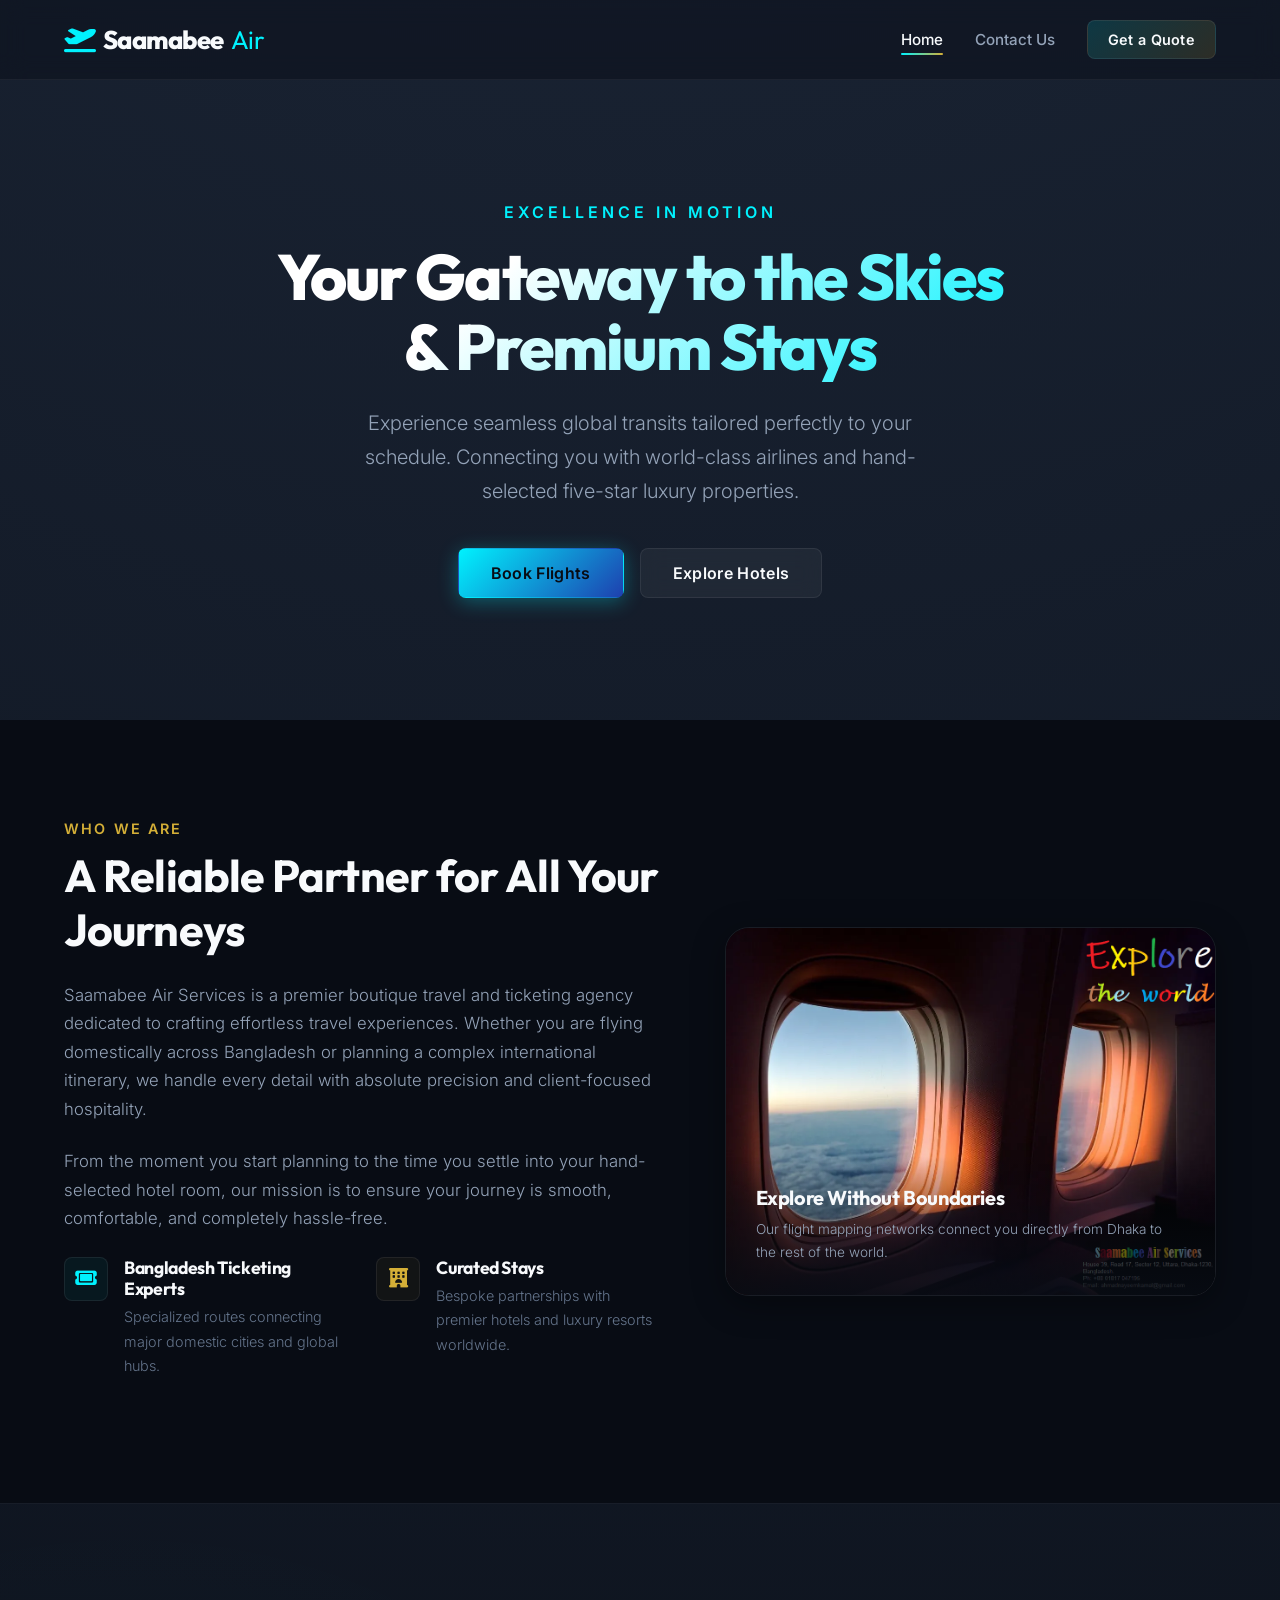
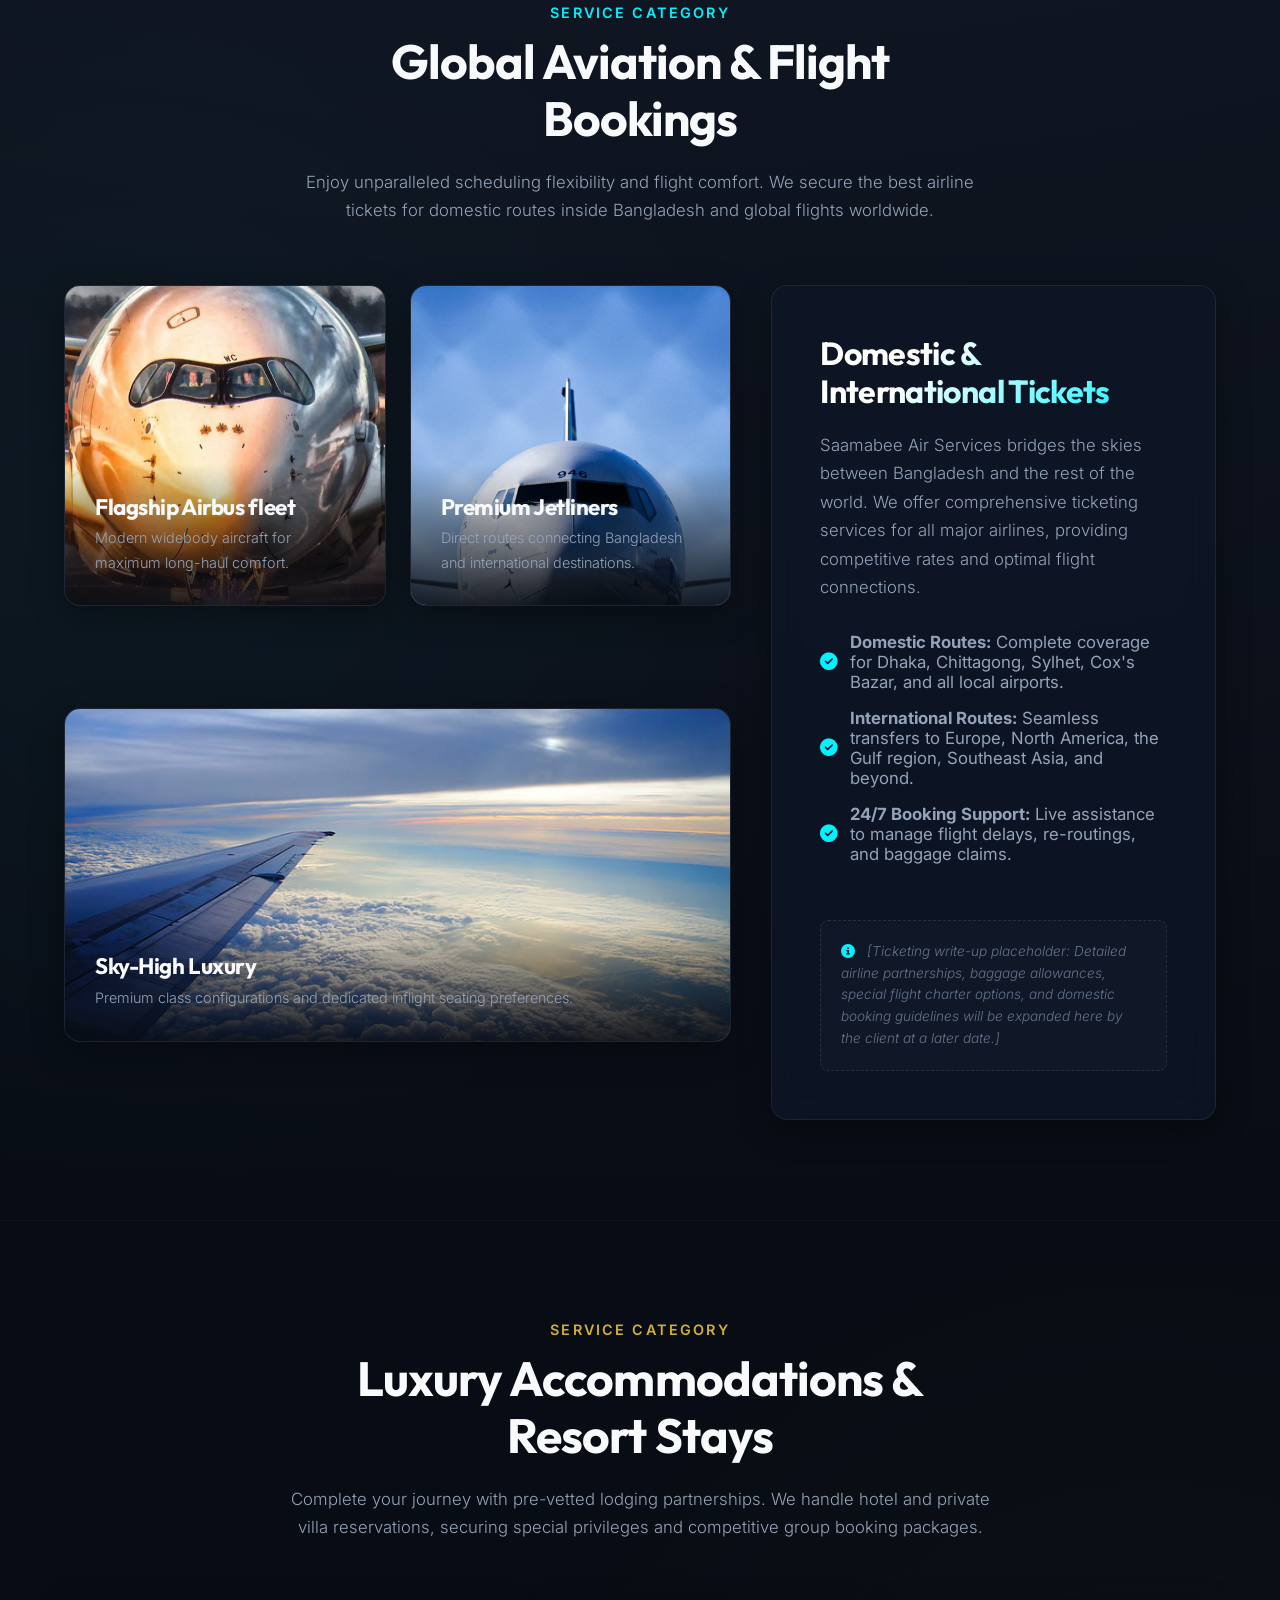
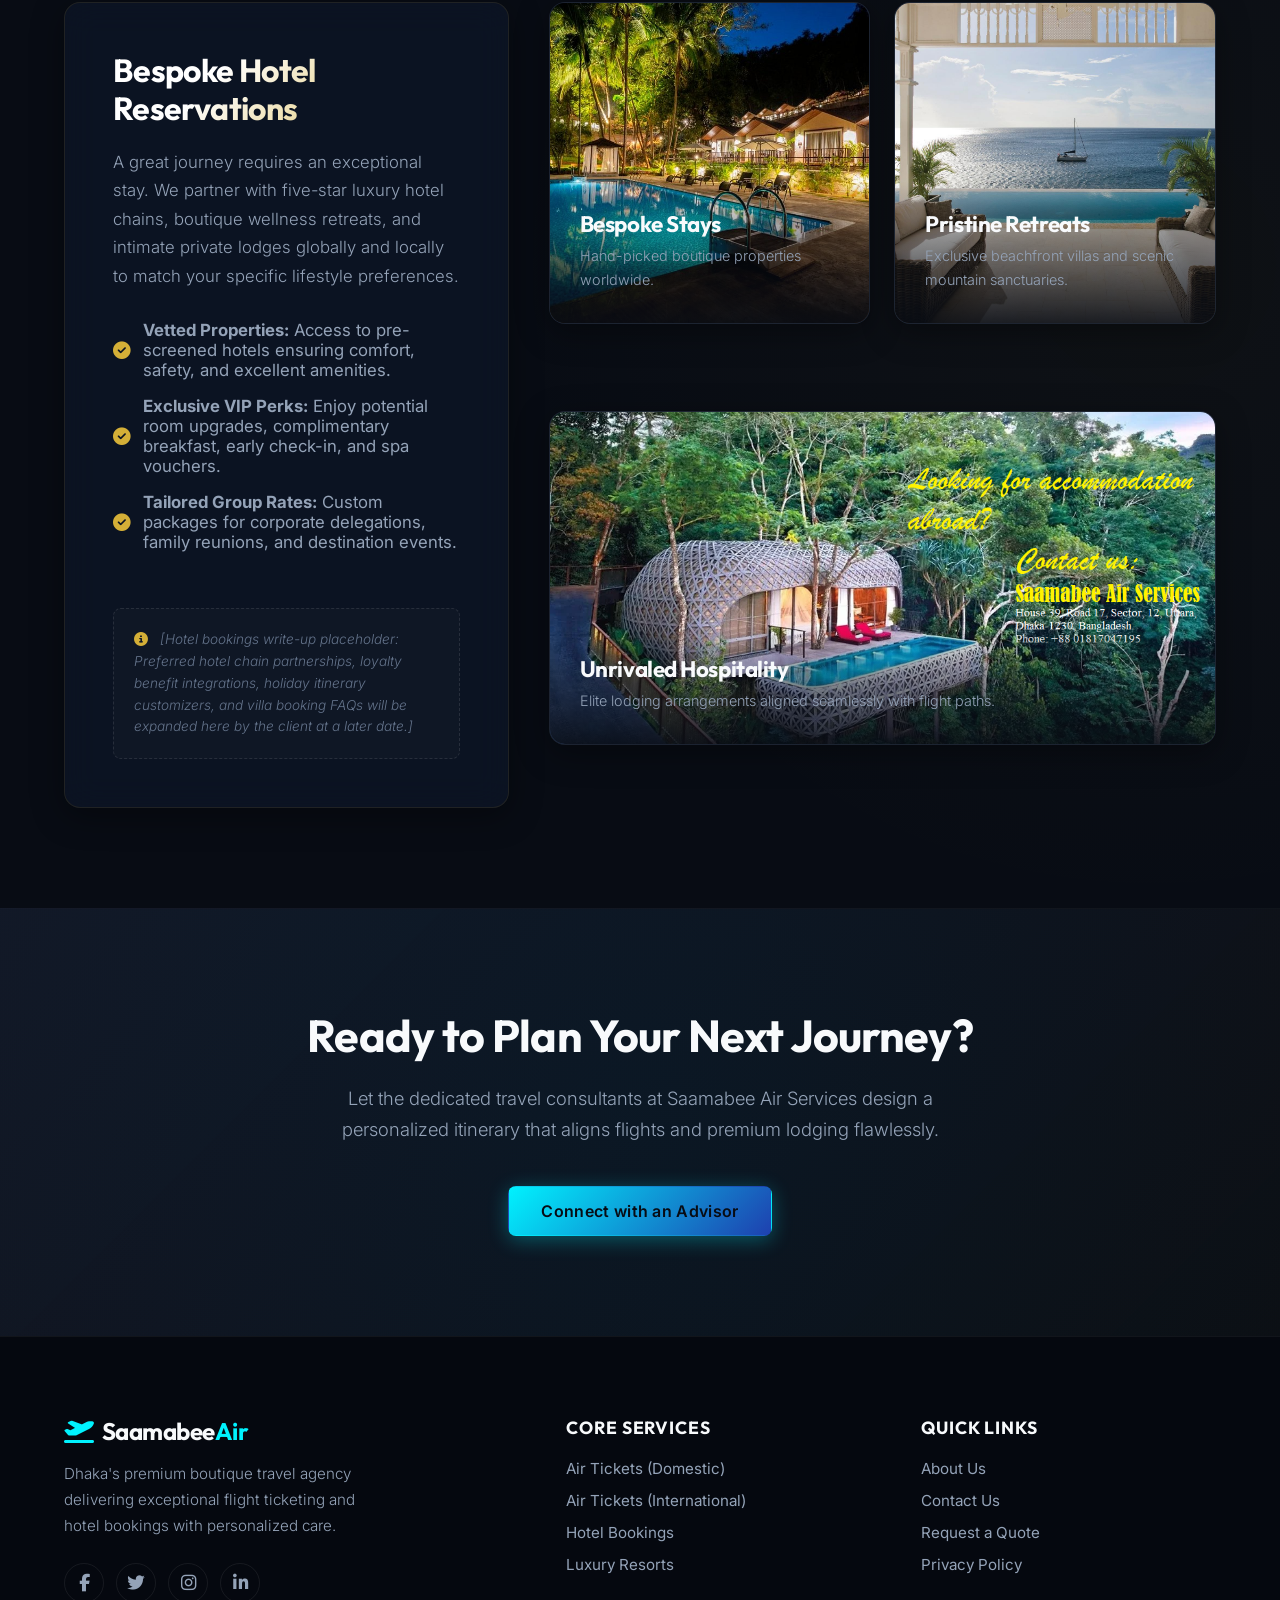
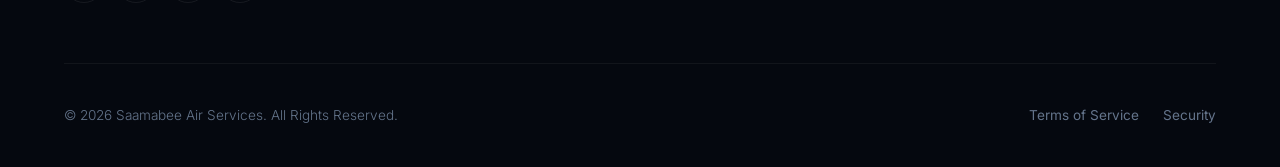
==== commit 059aef64: "Rebuild website from scratch with a premium dark-mode glassmorphism theme" ====
--- a/public/index.html
+++ b/public/index.html
@@ -1,837 +1,330 @@
 <!DOCTYPE html>
 <html lang="en">
 <head>
-    <!-- SEO Optimization & Meta Tags -->
     <meta charset="UTF-8">
     <meta name="viewport" content="width=device-width, initial-scale=1.0">
-    <meta name="description" content="Saamabee Air Services is your premium global transit partner. We offer bespoke first-class flights, exclusive private charter flight schedules, and luxury tropical villa reservations worldwide.">
-    <meta name="keywords" content="Saamabee, premium flights, luxury travel, first class tickets, private charter flights, five-star resorts, bespoke accommodation, worldwide transit">
+    
+    <!-- SEO Optimization -->
+    <title>Saamabee Air Services | Premium Flights & Bespoke Stays in Bangladesh</title>
+    <meta name="description" content="Saamabee Air Services is your reliable travel partner. We specialize in domestic and international airline tickets flying to and from Bangladesh, alongside premium hotel reservations worldwide.">
+    <meta name="keywords" content="Saamabee Air Services, Bangladesh flights, domestic airline tickets, international flight booking, luxury hotels Bangladesh, travel agency Uttara, Dhaka flights">
     <meta name="author" content="Saamabee Air Services">
     
-    <title>Saamabee Air Services | Premium Global Flight Booking & Bespoke Accommodation</title>
-    
-    <!-- Premium Google Typography & Iconography Libraries -->
-    <link rel="preconnect" href="https://fonts.googleapis.com">
-    <link rel="preconnect" href="https://fonts.gstatic.com" crossorigin>
-    <link href="https://fonts.googleapis.com/css2?family=Cormorant+Garamond:ital,wght@0,300;0,400;0,500;0,600;1,300;1,400&family=Inter:wght@300;400;500;600;700&display=swap" rel="stylesheet">
-    <link rel="stylesheet" href="https://unpkg.com/@fortawesome/fontawesome-free@6.4.2/css/all.min.css">
-    
-    <!-- Luxury Favicon Collection -->
+    <!-- Favicon -->
     <link rel="icon" type="image/svg+xml" href="favicon.svg">
     
-    <!-- Link to Modular Premium Stylesheet -->
+    <!-- External Iconography -->
+    <link rel="stylesheet" href="https://cdnjs.cloudflare.com/ajax/libs/font-awesome/6.4.0/css/all.min.css">
+    
+    <!-- Link to Premium Stylesheet -->
     <link rel="stylesheet" href="styles.css">
 </head>
 <body>
 
-    <!-- ==========================================================================
-       1. Navigation Header
-       ========================================================================== -->
+    <!-- 1. Header & Navigation -->
     <header id="main-header">
         <div class="container nav-container">
-            <a href="#/home" class="logo" id="header-logo-link">Saamabee<span>Air</span></a>
+            <a href="index.html" class="logo" id="logo-link">
+                <i class="fa-solid fa-plane-departure" style="color: var(--accent-sky);"></i>
+                Saamabee<span>Air</span>
+            </a>
             
-            <button class="menu-toggle" id="mobile-menu-toggle" aria-label="Toggle Mobile Menu" aria-expanded="false" aria-controls="main-nav">
-                <span></span>
-                <span></span>
-                <span></span>
+            <nav class="nav-links" role="navigation" aria-label="Main Navigation">
+                <a href="index.html" class="nav-link active" id="nav-home">Home</a>
+                <a href="contact.html" class="nav-link" id="nav-contact">Contact Us</a>
+                <a href="contact.html" class="nav-cta" id="nav-cta-btn">Get a Quote</a>
+            </nav>
+
+            <button class="mobile-toggle" id="mobile-toggle-btn" aria-label="Toggle Navigation Menu">
+                <i class="fa-solid fa-bars"></i>
             </button>
+        </div>
+    </header>
+
+    <!-- 2. Hero Landing Section -->
+    <section class="hero" id="hero-section">
+        <div class="hero-bg" fetchpriority="high"></div>
+        <div class="hero-overlay"></div>
+        <div class="hero-content">
+            <span class="hero-tagline">Excellence in Motion</span>
+            <h1 class="gradient-text-sky">Your Gateway to the Skies & Premium Stays</h1>
+            <p>Experience seamless global transits tailored perfectly to your schedule. Connecting you with world-class airlines and hand-selected five-star luxury properties.</p>
+            <div class="hero-actions">
+                <a href="#air-tickets" class="btn btn-primary">Book Flights</a>
+                <a href="#accommodations" class="btn btn-secondary">Explore Hotels</a>
+            </div>
+        </div>
+    </section>
+
+    <!-- 3. Welcoming Introduction Section -->
+    <section class="section-padding" id="introduction" style="position: relative; background: var(--bg-base);">
+        <div class="container">
+            <div class="intro-grid">
+                <div class="intro-text">
+                    <span class="intro-badge">Who We Are</span>
+                    <h2>A Reliable Partner for All Your Journeys</h2>
+                    <p>Saamabee Air Services is a premier boutique travel and ticketing agency dedicated to crafting effortless travel experiences. Whether you are flying domestically across Bangladesh or planning a complex international itinerary, we handle every detail with absolute precision and client-focused hospitality.</p>
+                    <p>From the moment you start planning to the time you settle into your hand-selected hotel room, our mission is to ensure your journey is smooth, comfortable, and completely hassle-free.</p>
+                    
+                    <div class="features-list">
+                        <div class="feature-item air">
+                            <div class="feature-icon-wrapper">
+                                <i class="fa-solid fa-ticket"></i>
+                            </div>
+                            <div>
+                                <h4>Bangladesh Ticketing Experts</h4>
+                                <p>Specialized routes connecting major domestic cities and global hubs.</p>
+                            </div>
+                        </div>
+                        <div class="feature-item hotel">
+                            <div class="feature-icon-wrapper">
+                                <i class="fa-solid fa-hotel"></i>
+                            </div>
+                            <div>
+                                <h4>Curated Stays</h4>
+                                <p>Bespoke partnerships with premier hotels and luxury resorts worldwide.</p>
+                            </div>
+                        </div>
+                    </div>
+                </div>
+                
+                <div class="intro-visual">
+                    <img src="saamabee-explore-the-world-cabin-window.png" alt="Stunning view of the sky from a luxury cabin window">
+                    <div class="intro-visual-overlay">
+                        <h4 style="font-size: 1.25rem; font-weight: 700; margin-bottom: 8px;">Explore Without Boundaries</h4>
+                        <p style="font-size: 0.85rem; color: var(--text-secondary); margin-bottom: 0;">Our flight mapping networks connect you directly from Dhaka to the rest of the world.</p>
+                    </div>
+                </div>
+            </div>
+        </div>
+    </section>
+
+    <!-- 4. Service Category 1: Air Tickets -->
+    <section class="section-padding" id="air-tickets" style="background: radial-gradient(circle at 10% 50%, rgba(0, 242, 254, 0.03) 0%, transparent 50%); border-top: 1px solid rgba(255, 255, 255, 0.03);">
+        <div class="container">
+            <div class="section-header">
+                <span class="section-tag tag-air">Service Category</span>
+                <h2>Global Aviation & Flight Bookings</h2>
+                <p>Enjoy unparalleled scheduling flexibility and flight comfort. We secure the best airline tickets for domestic routes inside Bangladesh and global flights worldwide.</p>
+            </div>
+
+            <div class="ticket-grid">
+                <!-- Interactive Cards Grid showcasing aircraft images -->
+                <div class="cards-showcase">
+                    <div class="service-card glass-panel" id="aircraft-card-1">
+                        <img src="airbus-a350-nose-sunset.jpg" alt="A350 aircraft nose highlighted by a sunset glow" loading="lazy">
+                        <div class="card-overlay">
+                            <h3>Flagship Airbus fleet</h3>
+                            <p>Modern widebody aircraft for maximum long-haul comfort.</p>
+                        </div>
+                    </div>
+                    
+                    <div class="service-card glass-panel" id="aircraft-card-2">
+                        <img src="boeing-airplane-nose-sky-front.jpg" alt="Boeing airplane nose climbing majestically into blue skies" loading="lazy">
+                        <div class="card-overlay">
+                            <h3>Premium Jetliners</h3>
+                            <p>Direct routes connecting Bangladesh and international destinations.</p>
+                        </div>
+                    </div>
+
+                    <div class="service-card glass-panel" id="aircraft-card-3" style="grid-column: span 2; aspect-ratio: 2 / 1;">
+                        <img src="airplane-wing-clouds-blue-sky.png" alt="Airliner wing sailing smoothly over clouds" loading="lazy">
+                        <div class="card-overlay">
+                            <h3>Sky-High Luxury</h3>
+                            <p>Premium class configurations and dedicated inflight seating preferences.</p>
+                        </div>
+                    </div>
+                </div>
+
+                <!-- Descriptive Panel with Placeholders -->
+                <div class="service-info-panel glass-panel">
+                    <h3 class="gradient-text-sky">Domestic & International Tickets</h3>
+                    <p>Saamabee Air Services bridges the skies between Bangladesh and the rest of the world. We offer comprehensive ticketing services for all major airlines, providing competitive rates and optimal flight connections.</p>
+                    
+                    <ul class="info-list">
+                        <li>
+                            <i class="fa-solid fa-circle-check"></i>
+                            <span><strong>Domestic Routes:</strong> Complete coverage for Dhaka, Chittagong, Sylhet, Cox's Bazar, and all local airports.</span>
+                        </li>
+                        <li>
+                            <i class="fa-solid fa-circle-check"></i>
+                            <span><strong>International Routes:</strong> Seamless transfers to Europe, North America, the Gulf region, Southeast Asia, and beyond.</span>
+                        </li>
+                        <li>
+                            <i class="fa-solid fa-circle-check"></i>
+                            <span><strong>24/7 Booking Support:</strong> Live assistance to manage flight delays, re-routings, and baggage claims.</span>
+                        </li>
+                    </ul>
+
+                    <!-- Text Placeholder Area -->
+                    <div style="background: rgba(255, 255, 255, 0.02); padding: 20px; border-radius: var(--border-radius-sm); border: 1px dashed rgba(255, 255, 255, 0.1);">
+                        <p style="font-size: 0.85rem; color: var(--text-muted); line-height: 1.6; margin-bottom: 0;">
+                            <i class="fa-solid fa-circle-info" style="color: var(--accent-sky); margin-right: 8px;"></i>
+                            <em>[Ticketing write-up placeholder: Detailed airline partnerships, baggage allowances, special flight charter options, and domestic booking guidelines will be expanded here by the client at a later date.]</em>
+                        </p>
+                    </div>
+                </div>
+            </div>
+        </div>
+    </section>
+
+    <!-- 5. Service Category 2: Accommodation -->
+    <section class="section-padding" id="accommodations" style="background: radial-gradient(circle at 90% 50%, rgba(212, 175, 55, 0.03) 0%, transparent 50%); border-top: 1px solid rgba(255, 255, 255, 0.03);">
+        <div class="container">
+            <div class="section-header">
+                <span class="section-tag tag-hotel">Service Category</span>
+                <h2>Luxury Accommodations & Resort Stays</h2>
+                <p>Complete your journey with pre-vetted lodging partnerships. We handle hotel and private villa reservations, securing special privileges and competitive group booking packages.</p>
+            </div>
+
+            <div class="accommodation-grid">
+                <!-- Descriptive Panel with Placeholders -->
+                <div class="service-info-panel glass-panel" style="border-color: rgba(var(--accent-luxury-rgb), 0.1);">
+                    <h3 class="gradient-text-luxury">Bespoke Hotel Reservations</h3>
+                    <p>A great journey requires an exceptional stay. We partner with five-star luxury hotel chains, boutique wellness retreats, and intimate private lodges globally and locally to match your specific lifestyle preferences.</p>
+                    
+                    <ul class="info-list hotel-info">
+                        <li>
+                            <i class="fa-solid fa-circle-check"></i>
+                            <span><strong>Vetted Properties:</strong> Access to pre-screened hotels ensuring comfort, safety, and excellent amenities.</span>
+                        </li>
+                        <li>
+                            <i class="fa-solid fa-circle-check"></i>
+                            <span><strong>Exclusive VIP Perks:</strong> Enjoy potential room upgrades, complimentary breakfast, early check-in, and spa vouchers.</span>
+                        </li>
+                        <li>
+                            <i class="fa-solid fa-circle-check"></i>
+                            <span><strong>Tailored Group Rates:</strong> Custom packages for corporate delegations, family reunions, and destination events.</span>
+                        </li>
+                    </ul>
+
+                    <!-- Text Placeholder Area -->
+                    <div style="background: rgba(255, 255, 255, 0.02); padding: 20px; border-radius: var(--border-radius-sm); border: 1px dashed rgba(255, 255, 255, 0.1);">
+                        <p style="font-size: 0.85rem; color: var(--text-muted); line-height: 1.6; margin-bottom: 0;">
+                            <i class="fa-solid fa-circle-info" style="color: var(--accent-luxury); margin-right: 8px;"></i>
+                            <em>[Hotel bookings write-up placeholder: Preferred hotel chain partnerships, loyalty benefit integrations, holiday itinerary customizers, and villa booking FAQs will be expanded here by the client at a later date.]</em>
+                        </p>
+                    </div>
+                </div>
+
+                <!-- Interactive Cards Grid showcasing hotel images -->
+                <div class="cards-showcase">
+                    <div class="service-card hotel-card glass-panel" id="hotel-card-1">
+                        <img src="luxury-resort-swimming-pool-night.jpg" alt="Stunning swimming pool deck at a luxury five-star resort at night" loading="lazy">
+                        <div class="card-overlay">
+                            <h3>Bespoke Stays</h3>
+                            <p>Hand-picked boutique properties worldwide.</p>
+                        </div>
+                    </div>
+                    
+                    <div class="service-card hotel-card glass-panel" id="hotel-card-2">
+                        <img src="sugar-beach-viceroy-resort.jpg" alt="Luxury beachfront villa patio looking directly onto pristine white sands" loading="lazy">
+                        <div class="card-overlay">
+                            <h3>Pristine Retreats</h3>
+                            <p>Exclusive beachfront villas and scenic mountain sanctuaries.</p>
+                        </div>
+                    </div>
+
+                    <div class="service-card hotel-card glass-panel" id="hotel-card-3" style="grid-column: span 2; aspect-ratio: 2 / 1;">
+                        <img src="saamabee-accommodation-tropical-villa-ad.png" alt="Luxury tropical pool deck villa advertisement banner" loading="lazy">
+                        <div class="card-overlay">
+                            <h3>Unrivaled Hospitality</h3>
+                            <p>Elite lodging arrangements aligned seamlessly with flight paths.</p>
+                        </div>
+                    </div>
+                </div>
+            </div>
+        </div>
+    </section>
+
+    <!-- 6. Call-to-action Section banner -->
+    <section class="section-padding" style="background: linear-gradient(135deg, rgba(15, 23, 42, 0.85) 0%, rgba(8, 12, 20, 0.95) 100%); border-top: 1px solid rgba(255, 255, 255, 0.03); text-align: center; position: relative; overflow: hidden;">
+        <div style="position: absolute; top:-50%; left:-50%; width:200%; height:200%; background: radial-gradient(circle, rgba(0,242,254,0.03) 0%, rgba(212,175,55,0.02) 50%, transparent 100%); z-index:0; pointer-events: none;"></div>
+        <div class="container" style="position: relative; z-index: 1;">
+            <h2 style="font-size: 2.8rem; margin-bottom: 20px;">Ready to Plan Your Next Journey?</h2>
+            <p style="max-width: 600px; margin: 0 auto 40px auto; font-size: 1.15rem;">Let the dedicated travel consultants at Saamabee Air Services design a personalized itinerary that aligns flights and premium lodging flawlessly.</p>
+            <a href="contact.html" class="btn btn-primary">Connect with an Advisor</a>
+        </div>
+    </section>
+
+    <!-- 7. Footer -->
+    <footer>
+        <div class="container">
+            <div class="footer-grid">
+                <div class="footer-brand">
+                    <h3><i class="fa-solid fa-plane-departure" style="color: var(--accent-sky); margin-right: 8px;"></i>Saamabee<span>Air</span></h3>
+                    <p>Dhaka's premium boutique travel agency delivering exceptional flight ticketing and hotel bookings with personalized care.</p>
+                    <div class="footer-socials">
+                        <a href="#" class="social-link" aria-label="Facebook"><i class="fa-brands fa-facebook-f"></i></a>
+                        <a href="#" class="social-link" aria-label="Twitter"><i class="fa-brands fa-twitter"></i></a>
+                        <a href="#" class="social-link" aria-label="Instagram"><i class="fa-brands fa-instagram"></i></a>
+                        <a href="#" class="social-link" aria-label="LinkedIn"><i class="fa-brands fa-linkedin-in"></i></a>
+                    </div>
+                </div>
+                
+                <div class="footer-links">
+                    <h4>Core Services</h4>
+                    <ul>
+                        <li><a href="#air-tickets">Air Tickets (Domestic)</a></li>
+                        <li><a href="#air-tickets">Air Tickets (International)</a></li>
+                        <li><a href="#accommodations">Hotel Bookings</a></li>
+                        <li><a href="#accommodations">Luxury Resorts</a></li>
+                    </ul>
+                </div>
+                
+                <div class="footer-links">
+                    <h4>Quick Links</h4>
+                    <ul>
+                        <li><a href="#introduction">About Us</a></li>
+                        <li><a href="contact.html">Contact Us</a></li>
+                        <li><a href="contact.html">Request a Quote</a></li>
+                        <li><a href="#">Privacy Policy</a></li>
+                    </ul>
+                </div>
+            </div>
             
-            <nav id="main-nav" role="navigation" aria-label="Primary Navigation">
-                <a href="#/home" class="active" id="nav-link-home">Home</a>
-                <a href="#/flights" id="nav-link-flights">Flights</a>
-                <a href="#/destinations" id="nav-link-destinations">Destinations</a>
-                <a href="#/accommodations" id="nav-link-accommodations">Accommodations</a>
-                <a href="#/experience" id="nav-link-experience">Experience</a>
-                <a href="#/consultation" id="nav-link-consultation">Consultation</a>
-            </nav>
-        </div>
-    </header>
-
-    <!-- ==========================================================================
-       2. Main SPA View Wrapper
-       ========================================================================== -->
-    <main role="main" id="spa-view-root">
-
-        <!-- ==========================================================================
-           VIEW: HOME
-           ========================================================================== -->
-        <section id="view-home" class="view-section active">
-            <!-- Hero Landing Header -->
-            <div class="hero">
-                <div class="hero-bg" fetchpriority="high"></div>
-                <div class="hero-content">
-                    <span class="hero-badge">Bespoke Air Charter & Lodging</span>
-                    <h1>We Provide Luxury Flights and Premium Lodgings Worldwide.</h1>
-                    <p>Experience seamless global transits tailored perfectly to your schedule, connecting you with curated properties and elite fleets.</p>
-                    <div class="hero-actions">
-                        <a href="#/consultation" class="btn btn-primary">Tailor an Itinerary</a>
-                    </div>
-                </div>
-            </div>
-
-
-
-            <!-- Curated Portfolio Preview highlights -->
-            <div class="container" style="margin-top: 100px;">
-                <div class="section-header">
-                    <span>Exclusive Portfolios</span>
-                    <h2>Our Curated Air Services</h2>
-                    <p>Designed to fit your high expectations. Transition gracefully from take-off runway directly into VIP airport hospitality lounges.</p>
-                </div>
-
-                <div class="services-grid">
-                    <!-- Service Card 1 -->
-                    <article class="glass-card">
-                        <div class="card-image-wrapper">
-                            <img src="saamabee-explore-the-world-cabin-window.png" alt="Passenger gaze out airplane double window view" loading="lazy">
-                            <span class="card-badge">Comfort</span>
-                        </div>
-                        <div class="card-body">
-                            <h3>Window Seats & Cabin Privacy</h3>
-                            <p>Select your favorite perspective. From breathtaking atmospheric sunrises to highly spacious, noise-insulated single-suite configurations.</p>
-                            <a href="#/experience" class="card-link">Explore Cabins <span>&rarr;</span></a>
-                        </div>
-                    </article>
-
-                    <!-- Service Card 2 -->
-                    <article class="glass-card">
-                        <div class="card-image-wrapper">
-                            <img src="airplane-wing-clouds-blue-sky.png" alt="Airliner wing sailing over fluffy clouds under blue sky" loading="lazy">
-                            <span class="card-badge">Global</span>
-                        </div>
-                        <div class="card-body">
-                            <h3>Domestic & International routes</h3>
-                            <p>Connecting you smoothly across local regional paths and extensive intercontinental flight plans alike with extreme scheduling flexibility.</p>
-                            <a href="#/destinations" class="card-link">View Destinations <span>&rarr;</span></a>
-                        </div>
-                    </article>
-
-                    <!-- Service Card 3 -->
-                    <article class="glass-card">
-                        <div class="card-image-wrapper">
-                            <img src="airplane-wing-sunset-clouds.jpg" alt="Airplane wing silhouette against orange twilight clouds" loading="lazy">
-                            <span class="card-badge">Stays</span>
-                        </div>
-                        <div class="card-body">
-                            <h3>Bespoke Stays & Residences</h3>
-                            <p>Seamlessly transition from the runway to our hand-selected portfolio of private beachfront villas and secluded mountain sanctuaries.</p>
-                            <a href="#/consultation" class="card-link">Design Stays <span>&rarr;</span></a>
-                        </div>
-                    </article>
-                </div>
-            </div>
-
-            <!-- Split Dramatic banner Experience section -->
-            <section class="split-banner">
-                <div class="split-banner-img" aria-label="Visual spotlight on Boeing airplane nose at night"></div>
-                <div class="split-banner-content">
-                    <h2 class="serif-text">Elegance in Motion</h2>
-                    <p>Every journey tells a story. At Saamabee Air Services, we craft your itineraries with obsessive precision, aligning premium fleets and global five-star properties to fit your lifestyle seamlessly.</p>
-                    <div>
-                        <a href="#/consultation" class="btn btn-primary">Speak to an Agent</a>
-                    </div>
-                </div>
-            </section>
-        </section>
-
-
-
-        <!-- ==========================================================================
-           VIEW: ACCOMMODATIONS
-           ========================================================================== -->
-        <section id="view-accommodations" class="view-section">
-            <!-- Luxury Editorial Header -->
-            <div class="container">
-                <div class="section-header">
-                    <span>Bespoke Guest Residences</span>
-                    <h2>Premier Stays & Private Sanctuaries</h2>
-                    <p>Immerse yourself in our curated global portfolio of five-star retreats, high-end design villas, and historic royal palaces. Seamlessly integrated with your private charter schedules.</p>
-                </div>
-            </div>
-
-            <!-- Alternating Split Showcases -->
-            <div class="container split-showcase-container">
-                
-                <!-- Showcase Row 1: Cheval Blanc -->
-                <div class="split-showcase-row">
-                    <div class="showcase-img-col">
-                        <img src="cheval-blanc-st-barths-resort.jpg" alt="Luxury pool terrace at Cheval Blanc Isle de France looking onto sandy beach and palm trees" loading="lazy">
-                        <span class="showcase-badge">Signature Stay</span>
-                    </div>
-                    <div class="showcase-content-col">
-                        <span class="showcase-loc"><i class="fa-solid fa-location-dot"></i> St. Barths, Caribbean</span>
-                        <h3 class="serif-text">Cheval Blanc Private Villa</h3>
-                        <p class="showcase-desc">Perched elegantly on the pristine white sands of St. Barths, this private garden villa represents the ultimate in Caribbean luxury. Enjoy authentic, high-end interior spaces blending natural textures with seamless indoor-outdoor living, bathed in warm tropical lighting.</p>
-                        
-                        <div class="showcase-amenities">
-                            <h4>Exclusive Suite Privileges</h4>
-                            <ul>
-                                <li><i class="fa-solid fa-water-ladder"></i> Private Ocean Plunge Pool</li>
-                                <li><i class="fa-solid fa-tree"></i> Lush Secluded Garden Deck</li>
-                                <li><i class="fa-solid fa-bell"></i> 24/7 Dedicated Butler Service</li>
-                                <li><i class="fa-solid fa-umbrella-beach"></i> Direct Beachfront Gateway</li>
-                            </ul>
-                        </div>
-
-                        <div class="showcase-booking">
-                            <div class="showcase-pricing">
-                                <span class="price-val">$1,400</span>
-                                <span class="price-unit">/ night</span>
-                            </div>
-                            <button class="btn btn-primary" onclick="searchController.openDirectBooking('Cheval Blanc Private Villa', 'Luxury Villa Stay', 1400, 'St. Barths', 'cheval-blanc-st-barths-resort.jpg')">Reserve Suite</button>
-                        </div>
-                    </div>
-                </div>
-
-                <!-- Showcase Row 2: Safari River Lodge & Observatory -->
-                <div class="split-showcase-row">
-                    <div class="showcase-img-col">
-                        <img src="luxury-safari-river-lodge.webp" alt="Namibian wild river lodge deck complete with astronomical stargazing telescope and fireside seating" loading="lazy">
-                        <span class="showcase-badge">Adventure Luxury</span>
-                    </div>
-                    <div class="showcase-content-col">
-                        <span class="showcase-loc"><i class="fa-solid fa-location-dot"></i> Namibia, Africa</span>
-                        <h3 class="serif-text">Safari River Lodge & Observatory</h3>
-                        <p class="showcase-desc">Immerse yourself in the raw natural beauty of the Namibian wilderness. Designed with authentic local timbers and organic stone textures, this secluded riverfront lodge features a premium elevated viewing deck equipped with a high-power telescope for spectacular starlight observation under crystal-clear African night skies.</p>
-                        
-                        <div class="showcase-amenities">
-                            <h4>Exclusive Suite Privileges</h4>
-                            <ul>
-                                <li><i class="fa-solid fa-circle-nodes"></i> Astronomical Stargazing Telescope</li>
-                                <li><i class="fa-solid fa-compass"></i> Private Guided Wilderness Safaris</li>
-                                <li><i class="fa-solid fa-fire"></i> Elevated Firepit River Observation Deck</li>
-                                <li><i class="fa-solid fa-martini-glass-citrus"></i> Premium Airport Executive Lounge Access</li>
-                            </ul>
-                        </div>
-
-                        <div class="showcase-booking">
-                            <div class="showcase-pricing">
-                                <span class="price-val">$1,250</span>
-                                <span class="price-unit">/ night</span>
-                            </div>
-                            <button class="btn btn-primary" onclick="searchController.openDirectBooking('Safari River Lodge & Observatory', 'Luxury Lodge Stay', 1250, 'Namibia, Africa', 'luxury-safari-river-lodge.webp')">Reserve Suite</button>
-                        </div>
-                    </div>
-                </div>
-
-                <!-- Showcase Row 3: The Indian Heritage Palace -->
-                <div class="split-showcase-row">
-                    <div class="showcase-img-col">
-                        <img src="saamabee-indian-palace-hotel-banner.png" alt="Historic red sandstone Indian palace hotel facade illuminated beautifully by warm golden sunset glow" loading="lazy">
-                        <span class="showcase-badge">Imperial Royal</span>
-                    </div>
-                    <div class="showcase-content-col">
-                        <span class="showcase-loc"><i class="fa-solid fa-location-dot"></i> Rajasthan, India</span>
-                        <h3 class="serif-text">The Indian Heritage Palace</h3>
-                        <p class="showcase-desc">Step into a bygone era of historic grandeur. This meticulously restored red sandstone palace fortress combines classic Rajasthani architecture with state-of-the-art five-star conveniences. Enjoy royal sunset dining across majestic stone battlements, complete with traditional musicians and legendary imperial hospitality.</p>
-                        
-                        <div class="showcase-amenities">
-                            <h4>Exclusive Suite Privileges</h4>
-                            <ul>
-                                <li><i class="fa-solid fa-utensils"></i> Imperial Sunset Balcony Dining</li>
-                                <li><i class="fa-solid fa-gem"></i> Grand Royal Archway Suites</li>
-                                <li><i class="fa-solid fa-handshake-angle"></i> Bespoke Traditional Royal Concierge</li>
-                                <li><i class="fa-solid fa-car-side"></i> Elite Private Chauffeur Airport Transits</li>
-                            </ul>
-                        </div>
-
-                        <div class="showcase-booking">
-                            <div class="showcase-pricing">
-                                <span class="price-val">$1,500</span>
-                                <span class="price-unit">/ night</span>
-                            </div>
-                            <button class="btn btn-primary" onclick="searchController.openDirectBooking('The Indian Heritage Palace', 'Historic Palace Suite', 1500, 'Rajasthan, India', 'saamabee-indian-palace-hotel-banner.png')">Reserve Suite</button>
-                        </div>
-                    </div>
-                </div>
-
-            </div>
-
-            <!-- "More Curated Premium Stays" Grid -->
-            <div class="accommodations-grid-section">
-                <div class="container">
-                    <div class="section-header" style="margin-top: 60px; margin-bottom: 40px;">
-                        <span>The Curated Collection</span>
-                        <h2>Global Residences</h2>
-                        <p>Explore exclusive, hand-selected retreats spanning turquoise ocean shores and spectacular hillside sanctuaries.</p>
-                    </div>
-
-                    <div class="services-grid">
-                        
-                        <!-- Stay Card 1: Pangkor Laut -->
-                        <article class="glass-card">
-                            <div class="card-image-wrapper">
-                                <img src="pangkor-laut-resort-malaysia.jpg" alt="Overwater luxury villas standing above clear emerald sea water at Pangkor Laut Resort" loading="lazy">
-                                <span class="card-badge">Overwater</span>
-                            </div>
-                            <div class="card-body">
-                                <div style="display: flex; justify-content: space-between; align-items: flex-start; margin-bottom: 8px;">
-                                    <span style="font-size: 0.75rem; color: var(--accent); text-transform: uppercase; letter-spacing: 1.5px;"><i class="fa-solid fa-location-dot"></i> Malaysia</span>
-                                    <span style="font-size: 0.8rem; color: var(--text-muted);"><i class="fa-solid fa-star" style="color: var(--accent);"></i> 4.8</span>
-                                </div>
-                                <h3 style="font-size: 1.4rem; margin-bottom: 10px;">Pangkor Laut Overwater Resort</h3>
-                                <p style="font-size: 0.85rem; margin-bottom: 20px;">Premium stilted bungalows stretching gracefully into a tranquil, warm emerald Malaysian sea. Private wooden walkways and spectacular marine life views.</p>
-                                <div style="display: flex; justify-content: space-between; align-items: center; margin-top: auto;">
-                                    <div>
-                                        <span style="font-size: 1.25rem; font-weight: 500; color: var(--text);">$890</span>
-                                        <span style="font-size: 0.75rem; color: var(--text-muted);">/ night</span>
-                                    </div>
-                                    <button class="btn btn-secondary" onclick="searchController.openDirectBooking('Pangkor Laut Overwater Resort', 'Overwater Bungalow', 890, 'Pangkor Laut, Malaysia', 'pangkor-laut-resort-malaysia.jpg')" style="padding: 10px 18px; font-size: 0.7rem;">Book Stay</button>
-                                </div>
-                            </div>
-                        </article>
-
-                        <!-- Stay Card 2: Viceroy Sugar Beach -->
-                        <article class="glass-card">
-                            <div class="card-image-wrapper">
-                                <img src="sugar-beach-viceroy-resort.jpg" alt="Luxury beachfront villa patio terrace with lounge chairs and white sandy beach at Sugar Beach St. Lucia" loading="lazy">
-                                <span class="card-badge">Beachfront</span>
-                            </div>
-                            <div class="card-body">
-                                <div style="display: flex; justify-content: space-between; align-items: flex-start; margin-bottom: 8px;">
-                                    <span style="font-size: 0.75rem; color: var(--accent); text-transform: uppercase; letter-spacing: 1.5px;"><i class="fa-solid fa-location-dot"></i> St. Lucia</span>
-                                    <span style="font-size: 0.8rem; color: var(--text-muted);"><i class="fa-solid fa-star" style="color: var(--accent);"></i> 4.9</span>
-                                </div>
-                                <h3 style="font-size: 1.4rem; margin-bottom: 10px;">Viceroy Sugar Beach Resort</h3>
-                                <p style="font-size: 0.85rem; margin-bottom: 20px;">Private luxury terrace and pool nested perfectly between the dramatic Piton volcanic peaks, opening onto sugar-white Caribbean sands.</p>
-                                <div style="display: flex; justify-content: space-between; align-items: center; margin-top: auto;">
-                                    <div>
-                                        <span style="font-size: 1.25rem; font-weight: 500; color: var(--text);">$850</span>
-                                        <span style="font-size: 0.75rem; color: var(--text-muted);">/ night</span>
-                                    </div>
-                                    <button class="btn btn-secondary" onclick="searchController.openDirectBooking('Viceroy Sugar Beach Resort', 'Beachfront Suite', 850, 'St. Lucia, Caribbean', 'sugar-beach-viceroy-resort.jpg')" style="padding: 10px 18px; font-size: 0.7rem;">Book Stay</button>
-                                </div>
-                            </div>
-                        </article>
-
-                        <!-- Stay Card 3: Royal Twilight Villas -->
-                        <article class="glass-card">
-                            <div class="card-image-wrapper">
-                                <img src="luxury-hillside-villas-twilight.jpg" alt="Hillside tropical thatched villas with heated plunge pools glowing at twilight in Bali" loading="lazy">
-                                <span class="card-badge">Exclusive</span>
-                            </div>
-                            <div class="card-body">
-                                <div style="display: flex; justify-content: space-between; align-items: flex-start; margin-bottom: 8px;">
-                                    <span style="font-size: 0.75rem; color: var(--accent); text-transform: uppercase; letter-spacing: 1.5px;"><i class="fa-solid fa-location-dot"></i> Bali, Indonesia</span>
-                                    <span style="font-size: 0.8rem; color: var(--text-muted);"><i class="fa-solid fa-star" style="color: var(--accent);"></i> 5.0</span>
-                                </div>
-                                <h3 style="font-size: 1.4rem; margin-bottom: 10px;">Royal Twilight Villas</h3>
-                                <p style="font-size: 0.85rem; margin-bottom: 20px;">Spectacular multi-level hillside sanctuary in Bali, featuring heated private pools and traditional thatched villas glowing warmly at twilight.</p>
-                                <div style="display: flex; justify-content: space-between; align-items: center; margin-top: auto;">
-                                    <div>
-                                        <span style="font-size: 1.25rem; font-weight: 500; color: var(--text);">$1,150</span>
-                                        <span style="font-size: 0.75rem; color: var(--text-muted);">/ night</span>
-                                    </div>
-                                    <button class="btn btn-secondary" onclick="searchController.openDirectBooking('Royal Twilight Villas', 'Hillside Plunge Villa', 1150, 'Bali, Indonesia', 'luxury-hillside-villas-twilight.jpg')" style="padding: 10px 18px; font-size: 0.7rem;">Book Stay</button>
-                                </div>
-                            </div>
-                        </article>
-
-            </div>
-        </section>
-
-        <!-- ==========================================================================
-           VIEW: FLIGHTS (Premium Aviation & Fleet Showcase)
-           ========================================================================== -->
-        <section id="view-flights" class="view-section">
-            <!-- 1. Hero Landing Header -->
-            <div class="flights-hero-section">
-                <div class="flights-hero-bg"></div>
-                <div class="flights-hero-content">
-                    <span class="flights-hero-badge">Bespoke Global Charter</span>
-                    <h1>The Saamabee Fleet — Elevated Sky Travel</h1>
-                    <p>Indulge in absolute comfort and engineering brilliance. Our hand-selected modern aircraft are engineered to turn intercontinental journeys into seamless extensions of your luxury lifestyle.</p>
-                </div>
-            </div>
-
-            <!-- 2. Alternating Fleet Showcase -->
-            <div class="split-showcase-container container">
-                <!-- Airbus A350 Signature -->
-                <article class="split-showcase-row">
-                    <div class="showcase-img-col">
-                        <span class="showcase-badge">Flagship Class</span>
-                        <img src="airbus-a350-nose-sunset.jpg" alt="Airbus A350 Signature Flightdeck Nose" loading="lazy">
-                    </div>
-                    <div class="showcase-content-col">
-                        <div class="showcase-loc"><i class="fa-solid fa-plane-up"></i> Airbus A350-1000 Signature</div>
-                        <h3>Whisper-Quiet Flagship</h3>
-                        <p class="showcase-desc">Experience global transit in our whisper-quiet Airbus A350-1000 flagship. Featuring a custom carbon-composite airframe, exceptionally wide private layout, and low cabin altitude pressurization designed to preserve natural physical vitality across time zones.</p>
-                        
-                        <div class="showcase-amenities">
-                            <h4>Flight Specifications & Perks</h4>
-                            <ul>
-                                <li><i class="fa-solid fa-network-wired"></i> 12,000 km Non-stop Range</li>
-                                <li><i class="fa-solid fa-gauge-high"></i> Mach 0.89 Cruising Speed</li>
-                                <li><i class="fa-solid fa-couch"></i> 12 Private First-Class Suites</li>
-                                <li><i class="fa-solid fa-utensils"></i> Bespoke Private Dining Menu</li>
-                            </ul>
-                        </div>
-                        
-                        <div class="showcase-booking">
-                            <div class="showcase-pricing">
-                                <span class="price-val">$1,850</span>
-                                <span class="price-unit">/ flight hr</span>
-                            </div>
-                            <button class="btn btn-primary" onclick="searchController.openDirectBooking('Airbus A350 Signature Charter', 'Ultra-Long Range Jet', 1850, 'Global Private Charter', 'airbus-a350-nose-sunset.jpg')">Book Airbus A350</button>
-                        </div>
-                    </div>
-                </article>
-
-                <!-- Boeing 787 Dreamliner -->
-                <article class="split-showcase-row">
-                    <div class="showcase-img-col">
-                        <span class="showcase-badge">Nocturnal Class</span>
-                        <img src="red-dreamliner-airplane-night.jpg" alt="Boeing 787 Dreamliner Spotlit" loading="lazy">
-                    </div>
-                    <div class="showcase-content-col">
-                        <div class="showcase-loc"><i class="fa-solid fa-plane-up"></i> Boeing 787 Nocturnal Dreamliner</div>
-                        <h3>Circadian Sanctuary</h3>
-                        <p class="showcase-desc">Fly the Boeing 787 Dreamliner, engineered with advanced smart climate controls that naturally regulate cabin humidity and pressure. Outfitted with auto-dimming electrochromic panoramic glass and intelligent circadian spectrum lighting that completely mitigates jet lag.</p>
-                        
-                        <div class="showcase-amenities">
-                            <h4>Flight Specifications & Perks</h4>
-                            <ul>
-                                <li><i class="fa-solid fa-network-wired"></i> 14,000 km Direct Range</li>
-                                <li><i class="fa-solid fa-gauge-high"></i> Mach 0.85 Cruising Speed</li>
-                                <li><i class="fa-solid fa-couch"></i> 8 VVIP Fully Enclosed Pods</li>
-                                <li><i class="fa-solid fa-cloud"></i> Circum-Polar Climate System</li>
-                            </ul>
-                        </div>
-                        
-                        <div class="showcase-booking">
-                            <div class="showcase-pricing">
-                                <span class="price-val">$1,550</span>
-                                <span class="price-unit">/ flight hr</span>
-                            </div>
-                            <button class="btn btn-primary" onclick="searchController.openDirectBooking('Boeing 787 Nocturnal Dreamliner Charter', 'Bespoke Executive Dreamliner', 1550, 'Global Private Charter', 'red-dreamliner-airplane-night.jpg')">Book Dreamliner</button>
-                        </div>
-                    </div>
-                </article>
-
-                <!-- Boeing Intercontinental Jet -->
-                <article class="split-showcase-row">
-                    <div class="showcase-img-col">
-                        <span class="showcase-badge">Intercontinental Class</span>
-                        <img src="boeing-airplane-nose-sky-front.jpg" alt="Boeing Intercontinental Jet Climbing" loading="lazy">
-                    </div>
-                    <div class="showcase-content-col">
-                        <div class="showcase-loc"><i class="fa-solid fa-plane-up"></i> Boeing Intercontinental Jet</div>
-                        <h3>Supreme Delegation Cruiser</h3>
-                        <p class="showcase-desc">Our premier double-deck intercontinental cruiser, designed specifically for high-capacity ultra-luxurious corporate and diplomatic delegations. Complete with a private dining salon, dedicated conference chambers, and separate presidential sleeping suites.</p>
-                        
-                        <div class="showcase-amenities">
-                            <h4>Flight Specifications & Perks</h4>
-                            <ul>
-                                <li><i class="fa-solid fa-network-wired"></i> 15,000 km Maximum Range</li>
-                                <li><i class="fa-solid fa-gauge-high"></i> Mach 0.92 Cruising Speed</li>
-                                <li><i class="fa-solid fa-couch"></i> 16 Prestige Staterooms</li>
-                                <li><i class="fa-solid fa-handshake"></i> Boardroom & Dining Salon</li>
-                            </ul>
-                        </div>
-                        
-                        <div class="showcase-booking">
-                            <div class="showcase-pricing">
-                                <span class="price-val">$2,100</span>
-                                <span class="price-unit">/ flight hr</span>
-                            </div>
-                            <button class="btn btn-primary" onclick="searchController.openDirectBooking('Boeing Intercontinental Jet Charter', 'VVIP Delegation Flagship', 2100, 'Global Private Charter', 'boeing-airplane-nose-sky-front.jpg')">Book Intercontinental</button>
-                        </div>
-                    </div>
-                </article>
-            </div>
-
-            <!-- 3. Aviation Engineering & Experience Grid -->
-            <div class="flights-experience-section">
-                <div class="container">
-                    <div class="section-header" style="text-align: center;">
-                        <span>Elite Infrastructure</span>
-                        <h2>Aviation Engineering & Experience</h2>
-                        <p>Our fleet features world-class technology to deliver a secure, peaceful, and absolutely comfortable flight experience.</p>
-                    </div>
-                    
-                    <div class="flights-experience-grid">
-                        <div class="flights-experience-card">
-                            <div class="flights-experience-card-icon"><i class="fa-solid fa-wind"></i></div>
-                            <h3>Airflow Architecture</h3>
-                            <p>Advanced environmental control systems that fully recycle and purify cabin air every two minutes, ensuring natural hydration levels are maintained.</p>
-                        </div>
-                        
-                        <div class="flights-experience-card">
-                            <div class="flights-experience-card-icon"><i class="fa-solid fa-earth-americas"></i></div>
-                            <h3>Global Dispatch</h3>
-                            <p>Our dedicated 24/7 flight operations center proactively monitors global weather patterns, ensuring flight paths are optimized for absolute stability.</p>
-                        </div>
-                        
-                        <div class="flights-experience-card">
-                            <div class="flights-experience-card-icon"><i class="fa-solid fa-gears"></i></div>
-                            <h3>Precision Engineering</h3>
-                            <p>Advanced active vibration damping and architectural acoustic isolation reduce interior noise levels to absolute whisper-quiet margins.</p>
-                        </div>
-                        
-                        <div class="flights-experience-card">
-                            <div class="flights-experience-card-icon"><i class="fa-solid fa-shield-halved"></i></div>
-                            <h3>Active Navigation</h3>
-                            <p>Next-generation navigation telemetry overlays and flight safety architectures ensure absolute stability through weather and turbulences.</p>
-                        </div>
-                    </div>
-                </div>
-            </div>
-
-            <!-- 4. Interactive Close-Ups Gallery -->
-            <div class="flights-gallery-section">
-                <div class="container">
-                    <div class="section-header" style="text-align: center;">
-                        <span>Curated Close-Ups</span>
-                        <h2>Interactive Aviation Gallery</h2>
-                        <p>Explore detailed perspective views of our premium fleet. Select any aircraft to view high-resolution imagery and specifications.</p>
-                    </div>
-                    
-                    <div class="flights-gallery-grid">
-                        <!-- Turbofan 1 -->
-                        <div class="flights-gallery-item" onclick="galleryController.openLightbox('airplane-turbofan-engine-runway.jpg')">
-                            <img src="airplane-turbofan-engine-runway.jpg" alt="Intake Cowling Diagnostics" loading="lazy">
-                            <div class="flights-gallery-overlay">
-                                <i class="fa-solid fa-magnifying-glass-plus"></i>
-                                <h3>Turbofan Intake</h3>
-                                <p>Close-up of the ultra-efficient Rolls-Royce jet powerplant intake casing.</p>
-                            </div>
-                        </div>
-
-                        <!-- Turbofan 2 -->
-                        <div class="flights-gallery-item" onclick="galleryController.openLightbox('boeing-777-engine-close-up-sunset.jpg')">
-                            <img src="boeing-777-engine-close-up-sunset.jpg" alt="Boeing 777 Powerplant reflection" loading="lazy">
-                            <div class="flights-gallery-overlay">
-                                <i class="fa-solid fa-magnifying-glass-plus"></i>
-                                <h3>Sunset Engine Glow</h3>
-                                <p>Golden sunset hues reflecting on the heavy titanium turbofan blades.</p>
-                            </div>
-                        </div>
-
-                        <!-- Vintage Flagship -->
-                        <div class="flights-gallery-item" onclick="galleryController.openLightbox('vintage-polished-metal-airplane.jpg')">
-                            <img src="vintage-polished-metal-airplane.jpg" alt="Heritage radial flagship classic" loading="lazy">
-                            <div class="flights-gallery-overlay">
-                                <i class="fa-solid fa-magnifying-glass-plus"></i>
-                                <h3>Heritage Classic</h3>
-                                <p>Polished aluminum fuselage detailing of our radial classic flagship.</p>
-                            </div>
-                        </div>
-
-                        <!-- Cockpit -->
-                        <div class="flights-gallery-item" onclick="galleryController.openLightbox('airplane-cockpit-nose-with-flying-plane.jpg')">
-                            <img src="airplane-cockpit-nose-with-flying-plane.jpg" alt="Avionics instrumentation flightdeck" loading="lazy">
-                            <div class="flights-gallery-overlay">
-                                <i class="fa-solid fa-magnifying-glass-plus"></i>
-                                <h3>Flightdeck Avionics</h3>
-                                <p>Advanced instruments panel view capturing atmospheric twilight transit.</p>
-                            </div>
-                        </div>
-
-                        <!-- Wing Sunset -->
-                        <div class="flights-gallery-item" onclick="galleryController.openLightbox('airplane-wing-sunset-clouds.jpg')">
-                            <img src="airplane-wing-sunset-clouds.jpg" alt="Ethereal Wing sunset sky" loading="lazy">
-                            <div class="flights-gallery-overlay">
-                                <i class="fa-solid fa-magnifying-glass-plus"></i>
-                                <h3>Sunset Wing Profile</h3>
-                                <p>Ethereal wing profile slicing smoothly through golden hour clouds.</p>
-                            </div>
-                        </div>
-
-                        <!-- Wing Blue Sky -->
-                        <div class="flights-gallery-item" onclick="galleryController.openLightbox('airplane-wing-clouds-blue-sky.png')">
-                            <img src="airplane-wing-clouds-blue-sky.png" alt="Wing perspective over blue skies" loading="lazy">
-                            <div class="flights-gallery-overlay">
-                                <i class="fa-solid fa-magnifying-glass-plus"></i>
-                                <h3>Sky Oceans</h3>
-                                <p>Crystalline wing profile soaring majestically over deep blue horizons.</p>
-                            </div>
-                        </div>
-
-                        <!-- Window view -->
-                        <div class="flights-gallery-item" onclick="galleryController.openLightbox('saamabee-explore-the-world-cabin-window.png')">
-                            <img src="saamabee-explore-the-world-cabin-window.png" alt="Cabin Window Suite seat view" loading="lazy">
-                            <div class="flights-gallery-overlay">
-                                <i class="fa-solid fa-magnifying-glass-plus"></i>
-                                <h3>Cabin Port View</h3>
-                                <p>Serene cloudscape vistas seen from the comfort of our first class seats.</p>
-                            </div>
-                        </div>
-
-                        <!-- Spotlit aircraft -->
-                        <div class="flights-gallery-item" onclick="galleryController.openLightbox('dramatic-airplane-night-spotlight.jpeg')">
-                            <img src="dramatic-airplane-night-spotlight.jpeg" alt="Private corporate jet spotlit" loading="lazy">
-                            <div class="flights-gallery-overlay">
-                                <i class="fa-solid fa-magnifying-glass-plus"></i>
-                                <h3>Nocturnal Staging</h3>
-                                <p>Spotlight illuminated business jet aircraft ready for boarding.</p>
-                            </div>
-                        </div>
-                    </div>
-                </div>
-            </div>
-        </section>
-
-        <!-- ==========================================================================
-           VIEW: DESTINATIONS
-           ========================================================================== -->
-        <section id="view-destinations" class="view-section">
-            <div class="container">
-                <div class="section-header">
-                    <span>The Saamabee Portfolio</span>
-                    <h2>Explore World Destinations & Stays</h2>
-                    <p>Click on any premium international destination or luxury resort below to experience the beauty of our curated global portfolio.</p>
-                </div>
-
-                <!-- Gallery filter options buttons -->
-                <div class="gallery-filters">
-                    <button class="filter-btn active" data-filter="destinations">Famous Destinations</button>
-                    <button class="filter-btn" data-filter="resorts">Resorts & Lodges</button>
-                </div>
-
-                <!-- Dynamic Grid container -->
-                <div class="gallery-grid" id="destinations-gallery-grid"></div>
-            </div>
-
-            <!-- Full-Screen Accessible Image Lightbox overlay -->
-            <div class="lightbox" id="gallery-lightbox" role="dialog" aria-modal="true" aria-label="Expanded Image View">
-                <div class="lightbox-content">
-                    <button class="lightbox-close" id="lightbox-close-btn" aria-label="Close Lightbox">&times;</button>
-                    <div class="lightbox-img-wrapper">
-                        <img src="" alt="" id="lightbox-img">
-                    </div>
-                    <div class="lightbox-caption">
-                        <h3 id="lightbox-caption-title"></h3>
-                        <p id="lightbox-caption-desc"></p>
-                    </div>
-                </div>
-            </div>
-        </section>
-
-        <!-- ==========================================================================
-           VIEW: EXPERIENCE
-           ========================================================================== -->
-        <section id="view-experience" class="view-section">
-            <!-- Storytelling / benefits header -->
-            <div class="container">
-                <div class="section-header">
-                    <span>The Saamabee Standard</span>
-                    <h2>Elegance Meets Atmospheric Flight</h2>
-                    <p>We configure every itinerary with obsessive dedication, securing private lounge permissions and flatbed seats so you transition smoothly.</p>
-                </div>
-
-                <div class="benefit-grid">
-                    <div class="benefit-card">
-                        <i class="fa-solid fa-signature"></i>
-                        <h3>Bespoke Ground Concierge</h3>
-                        <p>Your transition from tarmac to estate is completely hands-free. Enjoy personalized curbside baggage handling, expedited private customs clearance, and seamless luxury chauffeur transfers.</p>
-                    </div>
-                    <div class="benefit-card">
-                        <i class="fa-solid fa-wine-glass"></i>
-                        <h3>Michelin-Starred In-Flight Dining</h3>
-                        <p>Indulge in seasonal culinary creations designed by world-renowned chefs, paired perfectly with rare vintage champagnes and fine wines curated by our in-house sommelier team.</p>
-                    </div>
-                    <div class="benefit-card">
-                        <i class="fa-solid fa-shield-halved"></i>
-                        <h3>Absolute Discretion & Security</h3>
-                        <p>Whether traveling for high-level diplomatic delegations or private family holidays, enjoy unparalleled privacy with our dedicated VIP security services and highly trained secure ground crew.</p>
-                    </div>
-                </div>
-            </div>
-        </section>
-
-        <!-- ==========================================================================
-           VIEW: CONSULTATION
-           ========================================================================== -->
-        <section id="view-consultation" class="view-section">
-            <div class="container">
-                <div class="section-header">
-                    <span>Bespoke Concierge Portal</span>
-                    <h2>Luxury Travel Advisor</h2>
-                    <p>Take our quick luxury travel style assessment, and our digital concierge will instantly configure the perfect flight and villa package.</p>
-                </div>
-
-                <!-- Multi-Step assessor questionnaire card -->
-                <div class="advisor-card" id="advisor-wizard-card">
-                    <div class="advisor-intro">
-                        <i class="fa-solid fa-compass" style="font-size: 3rem; color: var(--accent); margin-bottom: 20px;"></i>
-                        <h3>Design Your Next Escape</h3>
-                    </div>
-
-                    <!-- Step 1: Lifestyle -->
-                    <div class="advisor-step active" id="advisor-step-1">
-                        <h4>1. Select Your Preferred Vacation Lifestyle</h4>
-                        <div class="options-grid">
-                            <div class="option-card" data-group="style" data-value="honeymoon">
-                                <i class="fa-solid fa-heart"></i>
-                                <h5>Romantic Escape</h5>
-                                <p>Quiet beachfront plunge pools and champagne toasts.</p>
-                            </div>
-                            <div class="option-card" data-group="style" data-value="safari">
-                                <i class="fa-solid fa-binoculars"></i>
-                                <h5>Wildlife Safari</h5>
-                                <p>Observatory lodge decks, stargazing, and animal transits.</p>
-                            </div>
-                            <div class="option-card" data-group="style" data-value="corporate">
-                                <i class="fa-solid fa-briefcase"></i>
-                                <h5>Heritage Corporate</h5>
-                                <p>Summit conferences inside historic royal palaces.</p>
-                            </div>
-                            <div class="option-card" data-group="style" data-value="leisure">
-                                <i class="fa-solid fa-umbrella-beach"></i>
-                                <h5>Tropical Leisure</h5>
-                                <p>Infinite luxury beach pools and luxury spas.</p>
-                            </div>
-                        </div>
-                    </div>
-
-                    <!-- Step 2: Budget Configuration -->
-                    <div class="advisor-step" id="advisor-step-2">
-                        <h4>2. Select Your Preferred Transit Configuration</h4>
-                        <div class="options-grid">
-                            <div class="option-card" data-group="budget" data-value="first">
-                                <i class="fa-solid fa-crown"></i>
-                                <h5>First Class Privilege</h5>
-                                <p>Standard airliner premium suites and VIP lounge desks.</p>
-                            </div>
-                            <div class="option-card" data-group="budget" data-value="charter">
-                                <i class="fa-solid fa-plane"></i>
-                                <h5>Ultra-Luxury Private Charter</h5>
-                                <p>Bespoke custom flight plans and isolated suites.</p>
-                            </div>
-                        </div>
-                    </div>
-
-                    <!-- Wizard Control Buttons -->
-                    <div class="advisor-footer">
-                        <button class="btn btn-secondary" id="advisor-prev-btn" style="visibility: hidden;">BACK</button>
-                        <button class="btn btn-primary" id="advisor-next-btn">CONTINUE</button>
-                    </div>
-                </div>
-
-                <!-- Matched Recommendation outputs -->
-                <div class="rec-output" id="advisor-rec-card">
-                    <div class="rec-card">
-                        <div class="rec-hero">
-                            <img src="" alt="" id="rec-hero-img">
-                            <div class="rec-hero-overlay">
-                                <span id="rec-status-tag">Saamabee Custom Itinerary Recommendation</span>
-                                <h4 id="rec-title"></h4>
-                            </div>
-                        </div>
-                        <div class="rec-body">
-                            <div class="rec-details-grid">
-                                <div class="rec-detail-item">
-                                    <div class="rec-detail-title">Resort Stay Destination</div>
-                                    <div class="rec-detail-value" id="rec-resort-title"></div>
-                                    <span style="font-size: 0.8rem; color: var(--text-muted);" id="rec-resort-loc"></span>
-                                </div>
-                                <div class="rec-detail-item">
-                                    <div class="rec-detail-title">Transit Configuration</div>
-                                    <div class="rec-detail-value" id="rec-flight-spec"></div>
-                                    <span style="font-size: 0.8rem; color: var(--text-muted);" id="rec-flight-airline"></span>
-                                </div>
-                                <div class="rec-detail-item">
-                                    <div class="rec-detail-title">Approximate Cost per VIP</div>
-                                    <div class="rec-detail-value" id="rec-cost-val" style="color: var(--accent); font-weight: 600;"></div>
-                                    <span style="font-size: 0.8rem; color: var(--text-muted);">Includes flights and villa stay</span>
-                                </div>
-                            </div>
-                            
-                            <div class="rec-description">
-                                <h5>Expedition Itinerary Overview</h5>
-                                <p id="rec-itinerary-desc"></p>
-                            </div>
-
-                            <div style="display: flex; gap: 20px;">
-                                <button class="btn btn-primary" id="advisor-book-btn" style="padding: 14px 30px;">RESERVE CONCIERGE PACKAGE</button>
-                                <button class="btn btn-secondary" id="advisor-restart-btn" style="padding: 14px 30px;">RE-EVALUATE OPTIONS</button>
-                            </div>
-                        </div>
-                    </div>
-                </div>
-
-                <!-- Active Reservations Profile Desk -->
-                <div class="reservations-section">
-                    <div class="section-header" style="margin-top: 40px; margin-bottom: 30px; text-align: left; max-width: 100%;">
-                        <span>Guest Profile Portal</span>
-                        <h2 style="font-size: 2.2rem; margin-bottom: 6px;">Your Active Flight & Stay Bookings</h2>
-                        <p>Manage and monitor all active provisional itineraries currently scheduled for your account profile.</p>
-                    </div>
-                    
-                    <div id="reservations-list"></div>
-                </div>
-
-            </div>
-        </section>
-
-    </main>
-
-    <!-- ==========================================================================
-       3. Sliding Reservation Drawer Overlay
-       ========================================================================== -->
-    <aside class="drawer" id="booking-drawer" role="dialog" aria-modal="true" aria-labelledby="drawer-title">
-        <div class="drawer-header">
-            <h3 id="drawer-title">Secure Booking</h3>
-            <button class="drawer-close" id="drawer-close-btn" aria-label="Close Reservation Drawer">&times;</button>
-        </div>
-        
-        <div class="drawer-body">
-            <!-- Target summary populated by appJS -->
-            <div id="booking-summary-details"></div>
-            
-            <form id="drawer-booking-form" style="display: flex; flex-direction: column; gap: 20px;">
-                <div class="form-group">
-                    <label for="booking-client-name">Lead Guest Full Name</label>
-                    <input type="text" id="booking-client-name" placeholder="E.g. Mr. John Doe" required>
-                </div>
-                <div class="form-group">
-                    <label for="booking-client-email">Email Address for Tickets</label>
-                    <input type="email" id="booking-client-email" placeholder="E.g. passenger@luxury.com" required>
-                </div>
-                
-                <button type="submit" class="btn btn-primary" style="width: 100%; margin-top: 15px;">CONFIRM RESERVATION</button>
-            </form>
-        </div>
-    </aside>
-
-    <!-- ==========================================================================
-       4. Footer Component
-       ========================================================================== -->
-    <footer id="main-footer" role="contentinfo">
-        <div class="footer-grid">
-            <div class="footer-about">
-                <h2>Saamabee Air Services</h2>
-                <p>A premier luxury solution for corporate and leisure travel planning across domestic frontiers and international horizons. Securing custom flight plans and accommodations worldwide.</p>
-            </div>
-            
-            <div class="footer-links">
-                <h4>Explore Services</h4>
-                <ul>
-                    <li><a href="#/home">Landing Desk</a></li>
-                    <li><a href="#/accommodations">Premier Accommodations</a></li>
-                    <li><a href="#/destinations">Filter Portfolios</a></li>
-                    <li><a href="#/experience">VIP Cabin Experiences</a></li>
-                    <li><a href="#/consultation">Concierge Advisor</a></li>
-                </ul>
-            </div>
-            
-            <div class="footer-contact">
-                <h4>Corporate Desk</h4>
-                <p><i class="fa-solid fa-location-dot" style="color: var(--accent);"></i> <span><strong>Address:</strong> House 39, Road 17, Sector 12, Uttara, Dhaka-1230, Bangladesh</span></p>
-                <p><i class="fa-solid fa-phone" style="color: var(--accent);"></i> <span><strong>Phone:</strong> +88 01817047195</span></p>
-                <p><i class="fa-solid fa-envelope" style="color: var(--accent);"></i> <span><strong>Email:</strong> ahmadnayeemkamal@gmail.com</span></p>
-            </div>
-        </div>
-        
-        <div class="footer-bottom">
-            <p>&copy; 2026 Saamabee Air Services. All Rights Reserved.</p>
-            <p>Designed with Luxury Standard</p>
+            <div class="footer-bottom">
+                <p>&copy; 2026 Saamabee Air Services. All Rights Reserved.</p>
+                <div class="footer-legal">
+                    <a href="#">Terms of Service</a>
+                    <a href="#">Security</a>
+                </div>
+            </div>
         </div>
     </footer>
 
-    <!-- Include SPA Routing and Logic Engine -->
-    <script src="app.js"></script>
-
+    <!-- Simple Mobile Navigation Drawer Script -->
+    <script>
+        const mobileToggle = document.getElementById('mobile-toggle-btn');
+        const navLinks = document.querySelector('.nav-links');
+
+        mobileToggle.addEventListener('click', () => {
+            navLinks.style.display = navLinks.style.display === 'flex' ? 'none' : 'flex';
+            navLinks.style.flexDirection = 'column';
+            navLinks.style.position = 'absolute';
+            navLinks.style.top = 'var(--nav-height)';
+            navLinks.style.left = '0';
+            navLinks.style.width = '100%';
+            navLinks.style.background = 'rgba(8, 12, 20, 0.95)';
+            navLinks.style.padding = '20px';
+            navLinks.style.borderBottom = '1px solid rgba(255, 255, 255, 0.08)';
+            navLinks.style.backdropFilter = 'blur(10px)';
+        });
+
+        // Hide navigation if window is resized above mobile breakpoint
+        window.addEventListener('resize', () => {
+            if (window.innerWidth > 768) {
+                navLinks.style.display = 'flex';
+                navLinks.style.position = 'static';
+                navLinks.style.background = 'none';
+                navLinks.style.padding = '0';
+                navLinks.style.borderBottom = 'none';
+                navLinks.style.flexDirection = 'row';
+                navLinks.style.backdropFilter = 'none';
+            } else {
+                navLinks.style.display = 'none';
+            }
+        });
+    </script>
 </body>
 </html>
--- a/public/styles.css
+++ b/public/styles.css
@@ -1,109 +1,116 @@
 /* ==========================================================================
-   Saamabee Air Services - Modern, Elegant SPA Stylesheet
-   Designed with Luxury Standards (Deep Navy & Warm Gold Accent)
+   Saamabee Air Services - Premium Global Stylesheet
+   Theme: Sleek Dark Glassmorphism with Dual Accents (Cyan & Gold)
    ========================================================================== */
 
-/* Modern CSS Reset & Core Custom Properties */
+/* 1. Imports & Typography */
+@import url('https://fonts.googleapis.com/css2?family=Inter:wght@300;400;500;600;700&family=Outfit:wght@300;400;500;600;700;800&display=swap');
+
+/* 2. Design Tokens & CSS Variables */
+:root {
+    /* Color System */
+    --bg-base: #080c14;
+    --bg-surface: #0f172a;
+    --bg-surface-rgb: 15, 23, 42;
+    
+    /* Accents */
+    --accent-sky: #00f2fe;          /* Cyan for Air Tickets */
+    --accent-sky-rgb: 0, 242, 254;
+    --accent-sky-glow: rgba(0, 242, 254, 0.15);
+    
+    --accent-luxury: #d4af37;       /* Royal Gold for Accommodations */
+    --accent-luxury-rgb: 212, 175, 55;
+    --accent-luxury-glow: rgba(212, 175, 55, 0.15);
+    
+    /* Typography */
+    --text-primary: #f8fafc;
+    --text-secondary: #94a3b8;
+    --text-muted: #64748b;
+    
+    /* Glassmorphism Elements */
+    --glass-bg: rgba(15, 23, 42, 0.65);
+    --glass-bg-hover: rgba(30, 41, 59, 0.8);
+    --glass-border: rgba(255, 255, 255, 0.07);
+    --glass-border-hover: rgba(255, 255, 255, 0.15);
+    --glass-shadow: 0 8px 32px 0 rgba(0, 0, 0, 0.37);
+    
+    /* Layout Constants */
+    --max-width: 1200px;
+    --nav-height: 80px;
+    --border-radius-sm: 8px;
+    --border-radius-md: 16px;
+    --border-radius-lg: 24px;
+    
+    /* Transitions */
+    --transition-smooth: all 0.4s cubic-bezier(0.16, 1, 0.3, 1);
+    --transition-fast: all 0.2s ease;
+}
+
+/* 3. Base Styles & Resets */
 *, *::before, *::after {
+    box-sizing: border-box;
     margin: 0;
     padding: 0;
-    box-sizing: border-box;
-}
-
-:root {
-    /* Color Palette */
-    --primary: hsl(220, 45%, 6%);       /* Deep Space Navy */
-    --primary-light: hsl(220, 30%, 12%); /* Dark slate card background */
-    --primary-glow: hsla(220, 45%, 15%, 0.5);
-    --accent: hsl(45, 75%, 50%);         /* Luxury Rich Gold */
-    --accent-light: hsl(45, 70%, 65%);   /* Pale warm gold */
-    --accent-glow: hsla(45, 75%, 50%, 0.15);
-    --text: hsl(210, 20%, 96%);          /* Premium off-white */
-    --text-muted: hsl(215, 15%, 70%);    /* Cool slate gray */
-    --text-dark: hsl(220, 45%, 4%);      /* Jet black */
-    --border-glass: hsla(0, 0%, 100%, 0.08);
-    --bg-glass: hsla(220, 45%, 6%, 0.7);
-
-    /* Typography */
-    --font-serif: 'Cormorant Garamond', serif;
-    --font-sans: 'Inter', sans-serif;
-
-    /* Transitions & Physics */
-    --ease-premium: cubic-bezier(0.16, 1, 0.3, 1);
-    --transition-slow: all 0.6s var(--ease-premium);
-    --transition-fast: all 0.3s var(--ease-premium);
-
-    /* Structural Constants */
-    --header-height: 80px;
-    --header-shrink-height: 65px;
-    --max-width: 1200px;
-    --border-radius: 4px;
-}
-
-/* Accessibility: Respect Reduced Motion */
-@media (prefers-reduced-motion: reduce) {
-    * {
-        animation-duration: 0.01ms !important;
-        animation-iteration-count: 1 !important;
-        transition-duration: 0.01ms !important;
-        scroll-behavior: auto !important;
-    }
-}
-
-/* Base Body Styles */
+}
+
 html {
     scroll-behavior: smooth;
-    scrollbar-width: thin;
-    scrollbar-color: var(--accent) var(--primary-light);
+    font-family: 'Inter', sans-serif;
+    background-color: var(--bg-base);
+    color: var(--text-primary);
+    -webkit-font-smoothing: antialiased;
 }
 
 body {
-    font-family: var(--font-sans);
-    background-color: var(--primary);
-    color: var(--text);
-    line-height: 1.6;
+    min-height: 100vh;
+    display: flex;
+    flex-direction: column;
     overflow-x: hidden;
-    -webkit-font-smoothing: antialiased;
-}
-
-/* Custom Scrollbars */
+    background: radial-gradient(circle at 50% -20%, #1e293b 0%, var(--bg-base) 65%);
+}
+
+/* Custom Scrollbar */
 ::-webkit-scrollbar {
-    width: 6px;
-    height: 6px;
-}
+    width: 10px;
+}
+
 ::-webkit-scrollbar-track {
-    background: var(--primary);
-}
+    background: var(--bg-base);
+}
+
 ::-webkit-scrollbar-thumb {
-    background: var(--primary-light);
-    border-radius: 3px;
-    border: 1px solid var(--border-glass);
-}
+    background: rgba(255, 255, 255, 0.1);
+    border-radius: 5px;
+    border: 2px solid var(--bg-base);
+    transition: var(--transition-fast);
+}
+
 ::-webkit-scrollbar-thumb:hover {
-    background: var(--accent);
-}
-
-/* Unified Typography Styles */
-h1, h2, h3, h4, .serif-text {
-    font-family: var(--font-serif);
-    font-weight: 400;
-    letter-spacing: 0.5px;
+    background: rgba(255, 255, 255, 0.25);
+}
+
+/* Typography Presets */
+h1, h2, h3, h4, h5, h6 {
+    font-family: 'Outfit', sans-serif;
+    font-weight: 700;
+    letter-spacing: -0.02em;
     line-height: 1.2;
 }
 
 p {
-    font-size: 0.95rem;
+    font-size: 1.05rem;
+    line-height: 1.7;
+    color: var(--text-secondary);
     font-weight: 300;
-    color: var(--text-muted);
-}
-
-/* Focus States for Accessibility */
-a:focus-visible, button:focus-visible, input:focus-visible, select:focus-visible {
-    outline: 2px solid var(--accent);
-    outline-offset: 4px;
-}
-
-/* Premium Layout & Container Components */
+}
+
+a {
+    color: inherit;
+    text-decoration: none;
+    transition: var(--transition-fast);
+}
+
+/* Utility Containers */
 .container {
     max-width: var(--max-width);
     margin: 0 auto;
@@ -111,1060 +118,748 @@
     width: 100%;
 }
 
-/* ==========================================================================
-   Navigation & Shrinking Header
-   ========================================================================== */
+.section-padding {
+    padding: 100px 0;
+}
+
+/* Gradient Text */
+.gradient-text-sky {
+    background: linear-gradient(135deg, #ffffff 30%, var(--accent-sky) 100%);
+    -webkit-background-clip: text;
+    -webkit-text-fill-color: transparent;
+}
+
+.gradient-text-luxury {
+    background: linear-gradient(135deg, #ffffff 30%, var(--accent-luxury) 100%);
+    -webkit-background-clip: text;
+    -webkit-text-fill-color: transparent;
+}
+
+/* 4. Glassmorphism Components */
+.glass-panel {
+    background: var(--glass-bg);
+    backdrop-filter: blur(16px);
+    -webkit-backdrop-filter: blur(16px);
+    border: 1px solid var(--glass-border);
+    border-radius: var(--border-radius-md);
+    box-shadow: var(--glass-shadow);
+    transition: var(--transition-smooth);
+}
+
+.glass-panel:hover {
+    border-color: var(--glass-border-hover);
+    background: var(--glass-bg-hover);
+}
+
+/* 5. Header & Navigation */
 header {
     position: fixed;
     top: 0;
     left: 0;
-    width: 100%;
-    height: var(--header-height);
+    right: 0;
+    height: var(--nav-height);
     z-index: 1000;
-    background: transparent;
-    border-bottom: 1px solid transparent;
-    transition: var(--transition-slow);
-    display: flex;
-    align-items: center;
-}
-
-header.scrolled {
-    height: var(--header-shrink-height);
-    background: var(--bg-glass);
-    backdrop-filter: blur(20px);
-    -webkit-backdrop-filter: blur(20px);
-    border-bottom: 1px solid var(--border-glass);
-    box-shadow: 0 10px 30px rgba(0, 0, 0, 0.3);
+    background: rgba(8, 12, 20, 0.4);
+    backdrop-filter: blur(12px);
+    -webkit-backdrop-filter: blur(12px);
+    border-bottom: 1px solid rgba(255, 255, 255, 0.05);
+    transition: var(--transition-smooth);
 }
 
 .nav-container {
     display: flex;
     justify-content: space-between;
     align-items: center;
+    height: 100%;
 }
 
 .logo {
-    font-family: var(--font-serif);
-    font-size: 2rem;
-    font-weight: 600;
-    color: var(--text);
-    text-decoration: none;
-    letter-spacing: 1px;
-    transition: var(--transition-fast);
+    display: flex;
+    align-items: center;
+    gap: 8px;
+    font-family: 'Outfit', sans-serif;
+    font-size: 1.6rem;
+    font-weight: 800;
+    letter-spacing: -0.03em;
+    color: var(--text-primary);
 }
 
 .logo span {
-    color: var(--accent);
+    color: var(--accent-sky);
     font-weight: 400;
 }
 
-.logo:hover {
-    opacity: 0.9;
-}
-
-nav {
-    display: flex;
-    align-items: center;
-    gap: 40px;
-}
-
-nav a {
-    color: var(--text);
-    text-decoration: none;
-    font-size: 0.8rem;
-    text-transform: uppercase;
-    letter-spacing: 2px;
-    font-weight: 400;
-    transition: var(--transition-fast);
+.nav-links {
+    display: flex;
+    gap: 32px;
+    align-items: center;
+}
+
+.nav-link {
+    font-size: 0.95rem;
+    font-weight: 500;
+    color: var(--text-secondary);
     position: relative;
-    padding: 8px 0;
-}
-
-nav a::after {
+    padding: 6px 0;
+}
+
+.nav-link:hover {
+    color: var(--text-primary);
+}
+
+.nav-link::after {
     content: '';
     position: absolute;
     bottom: 0;
     left: 0;
     width: 0;
-    height: 1px;
-    background-color: var(--accent);
+    height: 2px;
+    background: linear-gradient(90deg, var(--accent-sky), var(--accent-luxury));
     transition: var(--transition-fast);
-}
-
-nav a:hover, nav a.active {
-    color: var(--accent);
-}
-
-nav a:hover::after, nav a.active::after {
+    border-radius: 2px;
+}
+
+.nav-link:hover::after,
+.nav-link.active::after {
     width: 100%;
 }
 
-/* Mobile Hamburger Menu */
-.menu-toggle {
+.nav-link.active {
+    color: var(--text-primary);
+}
+
+/* Call-to-action button inside Navbar */
+.nav-cta {
+    background: linear-gradient(135deg, rgba(var(--accent-sky-rgb), 0.15) 0%, rgba(var(--accent-luxury-rgb), 0.15) 100%);
+    border: 1px solid var(--glass-border);
+    color: var(--text-primary);
+    padding: 10px 20px;
+    border-radius: var(--border-radius-sm);
+    font-weight: 600;
+    font-size: 0.9rem;
+    letter-spacing: 0.02em;
+    transition: var(--transition-smooth);
+}
+
+.nav-cta:hover {
+    background: linear-gradient(135deg, rgba(var(--accent-sky-rgb), 0.25) 0%, rgba(var(--accent-luxury-rgb), 0.25) 100%);
+    border-color: rgba(255, 255, 255, 0.2);
+    transform: translateY(-2px);
+    box-shadow: 0 4px 15px rgba(0, 242, 254, 0.1);
+}
+
+/* Mobile Menu Button */
+.mobile-toggle {
     display: none;
     background: none;
     border: none;
-    color: var(--text);
+    color: var(--text-primary);
+    font-size: 1.5rem;
     cursor: pointer;
-    padding: 8px;
-    z-index: 1100;
-}
-
-.menu-toggle span {
-    display: block;
-    width: 25px;
-    height: 1.5px;
-    background-color: var(--text);
-    margin-bottom: 6px;
-    transition: var(--transition-fast);
-}
-
-.menu-toggle span:last-child {
-    margin-bottom: 0;
-}
-
-.menu-toggle.active span:nth-child(1) {
-    transform: translateY(7.5px) rotate(45deg);
-    background-color: var(--accent);
-}
-
-.menu-toggle.active span:nth-child(2) {
-    opacity: 0;
-}
-
-.menu-toggle.active span:nth-child(3) {
-    transform: translateY(-7.5px) rotate(-45deg);
-    background-color: var(--accent);
-}
-
-/* ==========================================================================
-   SPA Router View Management & Page Transitions
-   ========================================================================== */
-.view-section {
-    display: none;
-    min-height: calc(100vh - var(--header-height));
-    padding-top: var(--header-height);
-    animation: viewEnter 0.8s var(--ease-premium) forwards;
-}
-
-.view-section.active {
-    display: block;
-}
-
-@keyframes viewEnter {
-    from {
-        opacity: 0;
-        transform: translateY(20px);
-    }
-    to {
-        opacity: 1;
-        transform: translateY(0);
-    }
-}
-
-/* ==========================================================================
-   Hero Section
-   ========================================================================== */
+}
+
+/* 6. Hero Section */
 .hero {
     position: relative;
-    height: 100vh;
+    height: 80vh;
+    min-height: 600px;
     display: flex;
     align-items: center;
     justify-content: center;
     text-align: center;
-    color: var(--text);
     overflow: hidden;
-    padding-top: 0;
+    padding-top: var(--nav-height);
 }
 
 .hero-bg {
+    position: absolute;
+    top: 0;
+    left: 0;
+    right: 0;
+    bottom: 0;
+    background-image: url('airplane-wing-sunset-clouds.jpg');
+    background-size: cover;
+    background-position: center;
+    z-index: -2;
+    transform: scale(1.05);
+}
+
+.hero-overlay {
+    position: absolute;
+    top: 0;
+    left: 0;
+    right: 0;
+    bottom: 0;
+    background: linear-gradient(to bottom, 
+        rgba(8, 12, 20, 0.7) 0%, 
+        rgba(8, 12, 20, 0.85) 50%, 
+        var(--bg-base) 100%
+    );
+    z-index: -1;
+}
+
+.hero-content {
+    max-width: 800px;
+    z-index: 10;
+    padding: 0 24px;
+}
+
+.hero-tagline {
+    font-size: 1rem;
+    font-weight: 600;
+    text-transform: uppercase;
+    letter-spacing: 0.25em;
+    color: var(--accent-sky);
+    margin-bottom: 20px;
+    display: inline-block;
+}
+
+.hero h1 {
+    font-size: 4rem;
+    font-weight: 800;
+    margin-bottom: 24px;
+    line-height: 1.1;
+    letter-spacing: -0.03em;
+}
+
+.hero p {
+    font-size: 1.25rem;
+    margin-bottom: 40px;
+    max-width: 600px;
+    margin-left: auto;
+    margin-right: auto;
+}
+
+.hero-actions {
+    display: flex;
+    gap: 16px;
+    justify-content: center;
+}
+
+.btn {
+    display: inline-flex;
+    align-items: center;
+    justify-content: center;
+    padding: 14px 32px;
+    border-radius: var(--border-radius-sm);
+    font-weight: 600;
+    font-size: 1rem;
+    letter-spacing: 0.02em;
+    cursor: pointer;
+    transition: var(--transition-smooth);
+    border: 1px solid transparent;
+}
+
+.btn-primary {
+    background: linear-gradient(135deg, var(--accent-sky) 0%, #1e40af 100%);
+    color: #080c14;
+    box-shadow: 0 4px 20px rgba(0, 242, 254, 0.3);
+}
+
+.btn-primary:hover {
+    transform: translateY(-3px);
+    box-shadow: 0 8px 30px rgba(0, 242, 254, 0.5);
+    background: linear-gradient(135deg, #38bdf8 0%, #1d4ed8 100%);
+}
+
+.btn-secondary {
+    background: rgba(255, 255, 255, 0.05);
+    border: 1px solid var(--glass-border);
+    color: var(--text-primary);
+    backdrop-filter: blur(10px);
+}
+
+.btn-secondary:hover {
+    background: rgba(255, 255, 255, 0.12);
+    border-color: rgba(255, 255, 255, 0.2);
+    transform: translateY(-3px);
+}
+
+/* 7. Intro/Welcome Section */
+.intro-grid {
+    display: grid;
+    grid-template-columns: 1.1fr 0.9fr;
+    gap: 60px;
+    align-items: center;
+}
+
+.intro-badge {
+    color: var(--accent-luxury);
+    text-transform: uppercase;
+    font-weight: 600;
+    letter-spacing: 0.15em;
+    font-size: 0.9rem;
+    margin-bottom: 12px;
+    display: block;
+}
+
+.intro-text h2 {
+    font-size: 2.8rem;
+    margin-bottom: 24px;
+}
+
+.intro-text p {
+    margin-bottom: 24px;
+}
+
+.features-list {
+    display: grid;
+    grid-template-columns: 1fr 1fr;
+    gap: 24px;
+}
+
+.feature-item {
+    display: flex;
+    gap: 16px;
+}
+
+.feature-icon-wrapper {
+    width: 44px;
+    height: 44px;
+    border-radius: var(--border-radius-sm);
+    display: flex;
+    align-items: center;
+    justify-content: center;
+    background: rgba(255, 255, 255, 0.03);
+    border: 1px solid var(--glass-border);
+    font-size: 1.2rem;
+    flex-shrink: 0;
+}
+
+.feature-item.air .feature-icon-wrapper {
+    color: var(--accent-sky);
+    background: rgba(0, 242, 254, 0.05);
+}
+
+.feature-item.hotel .feature-icon-wrapper {
+    color: var(--accent-luxury);
+    background: rgba(212, 175, 55, 0.05);
+}
+
+.feature-item h4 {
+    font-size: 1.1rem;
+    margin-bottom: 6px;
+}
+
+.feature-item p {
+    font-size: 0.9rem;
+    color: var(--text-muted);
+}
+
+.intro-visual {
+    position: relative;
+    border-radius: var(--border-radius-lg);
+    overflow: hidden;
+    aspect-ratio: 4 / 3;
+    border: 1px solid var(--glass-border);
+    box-shadow: var(--glass-shadow);
+}
+
+.intro-visual img {
+    width: 100%;
+    height: 100%;
+    object-fit: cover;
+    transition: var(--transition-smooth);
+}
+
+.intro-visual:hover img {
+    transform: scale(1.05);
+}
+
+.intro-visual-overlay {
+    position: absolute;
+    bottom: 0;
+    left: 0;
+    right: 0;
+    padding: 30px;
+    background: linear-gradient(to top, rgba(8, 12, 20, 0.9) 0%, rgba(8, 12, 20, 0) 100%);
+    display: flex;
+    flex-direction: column;
+    justify-content: flex-end;
+}
+
+/* 8. Air Tickets Section */
+.section-header {
+    text-align: center;
+    max-width: 700px;
+    margin: 0 auto 60px auto;
+}
+
+.section-header .section-tag {
+    font-size: 0.9rem;
+    font-weight: 600;
+    letter-spacing: 0.15em;
+    text-transform: uppercase;
+    margin-bottom: 12px;
+    display: block;
+}
+
+.section-tag.tag-air {
+    color: var(--accent-sky);
+}
+
+.section-tag.tag-hotel {
+    color: var(--accent-luxury);
+}
+
+.section-header h2 {
+    font-size: 3rem;
+    margin-bottom: 20px;
+}
+
+.ticket-grid {
+    display: grid;
+    grid-template-columns: 1.2fr 0.8fr;
+    gap: 40px;
+    align-items: stretch;
+}
+
+.cards-showcase {
+    display: grid;
+    grid-template-columns: 1fr 1fr;
+    gap: 24px;
+}
+
+.service-card {
+    border-radius: var(--border-radius-md);
+    overflow: hidden;
+    position: relative;
+    aspect-ratio: 1;
+    display: flex;
+    align-items: flex-end;
+    border: 1px solid var(--glass-border);
+    box-shadow: var(--glass-shadow);
+    transition: var(--transition-smooth);
+}
+
+.service-card img {
     position: absolute;
     top: 0;
     left: 0;
     width: 100%;
     height: 100%;
-    background: linear-gradient(to bottom, rgba(5, 11, 20, 0.4), rgba(5, 11, 20, 0.95)), url('saamabee-flight-booking-sunset-banner.jpg') no-repeat center center/cover;
+    object-fit: cover;
     z-index: -1;
-    transform: scale(1.05);
-    animation: slowZoom 25s infinite alternate var(--ease-premium);
-}
-
-@keyframes slowZoom {
-    to { transform: scale(1); }
-}
-
-.hero-content {
-    max-width: 900px;
-    padding: 0 24px;
+    transition: var(--transition-smooth);
+}
+
+.service-card:hover img {
+    transform: scale(1.08);
+}
+
+.card-overlay {
+    width: 100%;
+    padding: 30px;
+    background: linear-gradient(to top, rgba(8, 12, 20, 0.9) 0%, rgba(8, 12, 20, 0.4) 60%, rgba(8, 12, 20, 0) 100%);
     z-index: 2;
-}
-
-.hero-badge {
-    display: inline-block;
-    padding: 6px 16px;
-    background: var(--accent-glow);
-    border: 1px solid var(--accent);
-    color: var(--accent);
+    transition: var(--transition-smooth);
+}
+
+.service-card:hover {
+    border-color: rgba(var(--accent-sky-rgb), 0.3);
+    box-shadow: 0 10px 30px rgba(0, 242, 254, 0.15);
+}
+
+.service-card.hotel-card:hover {
+    border-color: rgba(var(--accent-luxury-rgb), 0.3);
+    box-shadow: 0 10px 30px rgba(212, 175, 55, 0.15);
+}
+
+.card-overlay h3 {
+    font-size: 1.4rem;
+    margin-bottom: 6px;
+    color: var(--text-primary);
+}
+
+.card-overlay p {
+    font-size: 0.9rem;
+    color: var(--text-secondary);
+}
+
+.service-info-panel {
+    padding: 48px;
+    display: flex;
+    flex-direction: column;
+    justify-content: center;
+}
+
+.service-info-panel h3 {
+    font-size: 2rem;
+    margin-bottom: 20px;
+}
+
+.service-info-panel p {
+    margin-bottom: 30px;
+}
+
+.info-list {
+    list-style: none;
+    margin-bottom: 40px;
+}
+
+.info-list li {
+    display: flex;
+    align-items: center;
+    gap: 12px;
+    margin-bottom: 16px;
+    font-size: 1.05rem;
+    color: var(--text-secondary);
+}
+
+.info-list li i {
+    color: var(--accent-sky);
+    font-size: 1.1rem;
+}
+
+.info-list.hotel-info li i {
+    color: var(--accent-luxury);
+}
+
+/* 9. Accommodations Section */
+.accommodation-grid {
+    display: grid;
+    grid-template-columns: 0.8fr 1.2fr;
+    gap: 40px;
+    align-items: stretch;
+}
+
+/* 10. Contact Us Page Specific Styles */
+.contact-hero {
+    padding-top: 160px;
+    padding-bottom: 60px;
+    text-align: center;
+}
+
+.contact-hero h1 {
+    font-size: 3.5rem;
+    margin-bottom: 16px;
+}
+
+.contact-hero p {
+    max-width: 600px;
+    margin: 0 auto;
+}
+
+.contact-container-grid {
+    display: grid;
+    grid-template-columns: 1fr 1.2fr;
+    gap: 60px;
+    margin-bottom: 80px;
+}
+
+.contact-details {
+    padding: 48px;
+    display: flex;
+    flex-direction: column;
+    gap: 40px;
+}
+
+.contact-method {
+    display: flex;
+    gap: 24px;
+}
+
+.contact-icon {
+    width: 60px;
+    height: 60px;
+    border-radius: var(--border-radius-sm);
+    background: rgba(212, 175, 55, 0.05);
+    border: 1px solid var(--glass-border);
+    display: flex;
+    align-items: center;
+    justify-content: center;
+    font-size: 1.6rem;
+    color: var(--accent-luxury);
+    flex-shrink: 0;
+    box-shadow: 0 4px 15px rgba(0, 0, 0, 0.2);
+}
+
+.contact-method.air .contact-icon {
+    background: rgba(0, 242, 254, 0.05);
+    color: var(--accent-sky);
+}
+
+.contact-method-text h3 {
+    font-size: 1.2rem;
+    margin-bottom: 8px;
     text-transform: uppercase;
-    font-size: 0.75rem;
-    font-weight: 500;
-    letter-spacing: 3px;
-    margin-bottom: 24px;
-    animation: fadeInDown 1s var(--ease-premium);
-}
-
-.hero-content h1 {
-    font-size: 4.2rem;
-    line-height: 1.15;
-    margin-bottom: 24px;
-    animation: fadeInUp 1.2s var(--ease-premium);
-}
-
-.hero-content p {
-    font-size: 1.25rem;
-    font-weight: 300;
-    color: var(--text-muted);
-    margin-bottom: 40px;
-    max-width: 700px;
-    margin-left: auto;
-    margin-right: auto;
-    animation: fadeInUp 1.4s var(--ease-premium);
-}
-
-.hero-actions {
-    animation: fadeInUp 1.6s var(--ease-premium);
-}
-
-/* Luxury Button System */
-.btn {
-    display: inline-flex;
-    align-items: center;
-    justify-content: center;
-    padding: 16px 36px;
-    font-family: var(--font-sans);
-    font-size: 0.8rem;
-    font-weight: 500;
-    text-transform: uppercase;
-    letter-spacing: 2px;
-    cursor: pointer;
-    transition: var(--transition-fast);
-    border-radius: var(--border-radius);
-    text-decoration: none;
-}
-
-.btn-primary {
-    background-color: var(--accent);
-    color: var(--primary);
-    border: 1px solid var(--accent);
-}
-
-.btn-primary:hover {
-    background-color: transparent;
-    color: var(--text);
-    border-color: var(--text);
-    box-shadow: 0 0 20px var(--accent-glow);
-}
-
-.btn-secondary {
-    background-color: transparent;
-    color: var(--text);
-    border: 1px solid var(--border-glass);
-}
-
-.btn-secondary:hover {
-    background-color: var(--text);
-    color: var(--primary);
-    border-color: var(--text);
-}
-
-
-
-.form-group {
-    display: flex;
-    flex-direction: column;
-    gap: 8px;
-}
-
-.form-group label {
-    font-size: 0.7rem;
-    text-transform: uppercase;
-    letter-spacing: 2px;
-    color: var(--text-muted);
-    font-weight: 600;
-}
-
-.form-group input, .form-group select {
-    background-color: var(--primary-light);
-    border: 1px solid var(--border-glass);
-    padding: 14px 16px;
-    color: var(--text);
-    font-family: var(--font-sans);
-    font-size: 0.9rem;
-    outline: none;
-    transition: var(--transition-fast);
-    border-radius: var(--border-radius);
-    width: 100%;
-}
-
-.form-group input:focus, .form-group select:focus {
-    border-color: var(--accent);
-    box-shadow: 0 0 10px var(--accent-glow);
-}
-
-.form-group input::placeholder {
-    color: hsla(215, 15%, 70%, 0.4);
-}
-
-
-
-/* ==========================================================================
-   Section Headers
-   ========================================================================== */
-.section-header {
-    text-align: center;
-    max-width: 700px;
-    margin: 80px auto 50px auto;
-}
-
-.section-header span {
-    font-size: 0.8rem;
-    text-transform: uppercase;
-    letter-spacing: 3px;
-    color: var(--accent);
-    margin-bottom: 12px;
-    display: block;
-}
-
-.section-header h2 {
-    font-size: 3rem;
-    color: var(--text);
-    margin-bottom: 20px;
-}
-
-.section-header p {
-    font-size: 1.05rem;
-    color: var(--text-muted);
-}
-
-/* ==========================================================================
-   Glassmorphic cards & Curated Services (Home)
-   ========================================================================== */
-.services-grid {
-    display: grid;
-    grid-template-columns: repeat(auto-fit, minmax(320px, 1fr));
-    gap: 30px;
-    margin-bottom: 80px;
-}
-
-.glass-card {
-    background: var(--primary-light);
-    border: 1px solid var(--border-glass);
-    border-radius: var(--border-radius);
+    letter-spacing: 0.05em;
+    color: var(--text-primary);
+}
+
+.contact-method-text p {
+    font-size: 1.1rem;
+    color: var(--text-secondary);
+}
+
+.contact-method-text a:hover {
+    color: var(--accent-sky);
+}
+
+.contact-banner-card {
+    margin-top: auto;
+    border-radius: var(--border-radius-md);
     overflow: hidden;
-    transition: var(--transition-slow);
-    box-shadow: 0 20px 40px rgba(0, 0, 0, 0.2);
-    display: flex;
-    flex-direction: column;
-}
-
-.glass-card:hover {
-    transform: translateY(-8px);
-    border-color: var(--accent);
-    box-shadow: 0 30px 60px rgba(0, 0, 0, 0.4), 0 0 20px var(--accent-glow);
-}
-
-.card-image-wrapper {
     position: relative;
-    height: 260px;
-    overflow: hidden;
-}
-
-.card-image-wrapper img {
+    height: 200px;
+    border: 1px solid var(--glass-border);
+}
+
+.contact-banner-card img {
     width: 100%;
     height: 100%;
     object-fit: cover;
-    transition: var(--transition-slow);
-}
-
-.glass-card:hover .card-image-wrapper img {
-    transform: scale(1.08);
-}
-
-.card-badge {
-    position: absolute;
-    top: 20px;
-    right: 20px;
-    background: var(--bg-glass);
-    backdrop-filter: blur(10px);
-    -webkit-backdrop-filter: blur(10px);
-    border: 1px solid var(--border-glass);
-    padding: 6px 12px;
-    font-size: 0.7rem;
-    text-transform: uppercase;
-    letter-spacing: 2px;
-    color: var(--accent);
-}
-
-.card-body {
-    padding: 30px;
-    flex-grow: 1;
-    display: flex;
-    flex-direction: column;
-}
-
-.card-body h3 {
-    font-size: 1.6rem;
-    margin-bottom: 12px;
-    color: var(--text);
-}
-
-.card-body p {
-    margin-bottom: 24px;
-    flex-grow: 1;
-}
-
-.card-link {
-    font-size: 0.8rem;
-    text-transform: uppercase;
-    letter-spacing: 2px;
-    color: var(--accent);
-    text-decoration: none;
-    display: inline-flex;
-    align-items: center;
-    gap: 8px;
-    transition: var(--transition-fast);
-}
-
-.card-link:hover {
-    color: var(--text);
-}
-
-.card-link span {
-    transition: var(--transition-fast);
-}
-
-.card-link:hover span {
-    transform: translateX(4px);
-}
-
-/* ==========================================================================
-   Split Dramatic Banner
-   ========================================================================== */
-.split-banner {
-    display: grid;
-    grid-template-columns: 1fr 1fr;
-    background: var(--primary-light);
-    border-top: 1px solid var(--border-glass);
-    border-bottom: 1px solid var(--border-glass);
-    min-height: 550px;
-}
-
-.split-banner-img {
-    background: linear-gradient(to right, rgba(5, 11, 20, 0.7), transparent), url('dramatic-airplane-night-spotlight.jpeg') no-repeat center center/cover;
-    height: 100%;
-}
-
-.split-banner-content {
-    padding: 80px;
-    display: flex;
-    flex-direction: column;
-    justify-content: center;
-}
-
-.split-banner-content h2 {
-    font-size: 3.2rem;
-    margin-bottom: 20px;
-}
-
-.split-banner-content p {
-    font-size: 1.1rem;
-    margin-bottom: 40px;
-    max-width: 500px;
-}
-
-/* ==========================================================================
-   Filterable Destinations Gallery
-   ========================================================================== */
-.gallery-filters {
-    display: flex;
-    justify-content: center;
-    gap: 15px;
-    margin-bottom: 40px;
-    flex-wrap: wrap;
-}
-
-.filter-btn {
-    background: transparent;
-    border: 1px solid var(--border-glass);
-    color: var(--text-muted);
-    padding: 10px 24px;
-    font-family: var(--font-sans);
-    font-size: 0.75rem;
-    text-transform: uppercase;
-    letter-spacing: 2px;
-    cursor: pointer;
-    transition: var(--transition-fast);
-    border-radius: var(--border-radius);
-}
-
-.filter-btn:hover, .filter-btn.active {
-    border-color: var(--accent);
-    color: var(--accent);
-    background: var(--accent-glow);
-}
-
-.gallery-grid {
-    display: grid;
-    grid-template-columns: repeat(auto-fill, minmax(280px, 1fr));
-    grid-auto-rows: 280px;
-    gap: 20px;
-    margin-bottom: 80px;
-}
-
-.gallery-item {
-    position: relative;
-    border-radius: var(--border-radius);
-    overflow: hidden;
-    border: 1px solid var(--border-glass);
-    cursor: pointer;
-    transition: var(--transition-slow);
-}
-
-.gallery-item.hide {
-    display: none;
-}
-
-.gallery-item img {
-    width: 100%;
-    height: 100%;
-    object-fit: cover;
-    transition: var(--transition-slow);
-}
-
-.gallery-item:hover img {
-    transform: scale(1.06);
-}
-
-.gallery-item-overlay {
-    position: absolute;
-    bottom: 0;
-    left: 0;
-    width: 100%;
-    background: linear-gradient(to top, rgba(5, 11, 20, 0.95), transparent);
-    padding: 24px;
-    transform: translateY(10px);
-    opacity: 0;
-    transition: var(--transition-slow);
-}
-
-.gallery-item:hover .gallery-item-overlay {
-    transform: translateY(0);
-    opacity: 1;
-}
-
-.gallery-item-overlay h4 {
-    font-size: 1.3rem;
-    color: var(--text);
-    margin-bottom: 4px;
-}
-
-.gallery-item-overlay p {
-    font-size: 0.75rem;
-    color: var(--accent);
-    text-transform: uppercase;
-    letter-spacing: 1.5px;
-}
-
-/* ==========================================================================
-   FullScreen Lightbox
-   ========================================================================== */
-.lightbox {
-    position: fixed;
-    top: 0;
-    left: 0;
-    width: 100vw;
-    height: 100vh;
-    background: rgba(5, 11, 20, 0.95);
-    z-index: 2000;
-    display: none;
-    align-items: center;
-    justify-content: center;
-    padding: 40px;
-}
-
-.lightbox.active {
-    display: flex;
-    animation: fadeIn 0.4s var(--ease-premium);
-}
-
-.lightbox-content {
-    max-width: 900px;
-    width: 100%;
-    display: flex;
-    flex-direction: column;
-    align-items: center;
-    position: relative;
-}
-
-.lightbox-img-wrapper {
-    width: 100%;
-    max-height: 70vh;
-    overflow: hidden;
-    border: 1px solid var(--border-glass);
-}
-
-.lightbox-content img {
-    width: 100%;
-    height: 100%;
-    object-fit: contain;
-}
-
-.lightbox-caption {
-    margin-top: 24px;
-    text-align: center;
-}
-
-.lightbox-caption h3 {
-    font-size: 2rem;
-    color: var(--text);
-    margin-bottom: 8px;
-}
-
-.lightbox-caption p {
-    font-size: 1rem;
-    color: var(--text-muted);
-}
-
-.lightbox-close {
-    position: absolute;
-    top: -50px;
-    right: 0;
-    background: none;
-    border: none;
-    color: var(--text-muted);
-    font-size: 2rem;
-    cursor: pointer;
-    transition: var(--transition-fast);
-}
-
-.lightbox-close:hover {
-    color: var(--accent);
-}
-
-
-
-/* ==========================================================================
-   Luxury Travel Advisor (Consultation View)
-   ========================================================================== */
-.advisor-card {
-    max-width: 800px;
-    margin: 40px auto 80px auto;
-    background: var(--primary-light);
-    border: 1px solid var(--border-glass);
-    padding: 50px;
-    border-radius: var(--border-radius);
-    box-shadow: 0 30px 60px rgba(0, 0, 0, 0.3);
-}
-
-.advisor-intro {
-    text-align: center;
-    margin-bottom: 40px;
-}
-
-.advisor-intro h3 {
-    font-size: 2.2rem;
-    margin-bottom: 12px;
-}
-
-.advisor-step {
-    display: none;
-}
-
-.advisor-step.active {
-    display: block;
-    animation: fadeIn 0.6s var(--ease-premium);
-}
-
-.advisor-step h4 {
-    font-size: 1.5rem;
-    margin-bottom: 30px;
-    text-align: center;
-}
-
-.options-grid {
-    display: grid;
-    grid-template-columns: repeat(2, 1fr);
-    gap: 20px;
-    margin-bottom: 40px;
-}
-
-.option-card {
-    background: var(--primary);
-    border: 1px solid var(--border-glass);
-    padding: 30px;
-    border-radius: var(--border-radius);
-    cursor: pointer;
-    text-align: center;
-    transition: var(--transition-slow);
-}
-
-.option-card:hover {
-    border-color: var(--accent);
-    transform: translateY(-4px);
-}
-
-.option-card.selected {
-    border-color: var(--accent);
-    background: var(--accent-glow);
-}
-
-.option-card i {
-    font-size: 2rem;
-    color: var(--accent);
-    margin-bottom: 16px;
-    display: block;
-}
-
-.option-card h5 {
-    font-size: 1.1rem;
-    color: var(--text);
-    margin-bottom: 8px;
-}
-
-.option-card p {
-    font-size: 0.85rem;
-}
-
-.advisor-footer {
-    display: flex;
-    justify-content: space-between;
-    border-top: 1px solid var(--border-glass);
-    padding-top: 30px;
-}
-
-/* Advisor Recommendation Output */
-.rec-output {
-    display: none;
-}
-
-.rec-output.active {
-    display: block;
-    animation: fadeIn 0.8s var(--ease-premium);
-}
-
-.rec-card {
-    background: var(--primary-light);
-    border: 1px solid var(--border-glass);
-    border-radius: var(--border-radius);
-    overflow: hidden;
-    margin-bottom: 40px;
-}
-
-.rec-hero {
-    height: 350px;
-    position: relative;
-}
-
-.rec-hero img {
-    width: 100%;
-    height: 100%;
-    object-fit: cover;
-}
-
-.rec-hero-overlay {
+}
+
+.contact-banner-overlay {
     position: absolute;
     top: 0;
     left: 0;
+    right: 0;
+    bottom: 0;
+    background: linear-gradient(to right, rgba(8, 12, 20, 0.9), rgba(8, 12, 20, 0.4));
+    display: flex;
+    align-items: center;
+    padding: 30px;
+}
+
+.contact-banner-overlay h4 {
+    font-size: 1.5rem;
+    font-weight: 800;
+    max-width: 250px;
+    line-height: 1.3;
+}
+
+/* Glass Contact Form */
+.contact-form-panel {
+    padding: 48px;
+}
+
+.contact-form-panel h3 {
+    font-size: 2rem;
+    margin-bottom: 12px;
+}
+
+.contact-form-panel > p {
+    font-size: 0.95rem;
+    margin-bottom: 36px;
+    color: var(--text-muted);
+}
+
+.form-group-row {
+    display: grid;
+    grid-template-columns: 1fr 1fr;
+    gap: 20px;
+    margin-bottom: 24px;
+}
+
+.form-group {
+    margin-bottom: 24px;
+    position: relative;
+}
+
+.form-label {
+    display: block;
+    font-size: 0.85rem;
+    font-weight: 600;
+    text-transform: uppercase;
+    letter-spacing: 0.05em;
+    color: var(--text-secondary);
+    margin-bottom: 8px;
+    transition: var(--transition-fast);
+}
+
+.form-control {
     width: 100%;
-    height: 100%;
-    background: linear-gradient(to top, var(--primary-light), transparent);
-    padding: 40px;
-    display: flex;
-    flex-direction: column;
-    justify-content: flex-end;
-}
-
-.rec-hero-overlay h4 {
-    font-size: 2.8rem;
-    color: var(--text);
-}
-
-.rec-hero-overlay p {
-    color: var(--accent);
-    text-transform: uppercase;
-    letter-spacing: 2px;
-    font-weight: 500;
-}
-
-.rec-body {
-    padding: 50px;
-}
-
-.rec-details-grid {
+    background: rgba(8, 12, 20, 0.4);
+    border: 1px solid var(--glass-border);
+    border-radius: var(--border-radius-sm);
+    padding: 14px 18px;
+    color: var(--text-primary);
+    font-family: inherit;
+    font-size: 1rem;
+    transition: var(--transition-fast);
+}
+
+.form-control:focus {
+    outline: none;
+    border-color: var(--accent-sky);
+    background: rgba(8, 12, 20, 0.6);
+    box-shadow: 0 0 15px rgba(0, 242, 254, 0.15);
+}
+
+textarea.form-control {
+    resize: none;
+    height: 140px;
+}
+
+.form-control:focus + .form-label {
+    color: var(--accent-sky);
+}
+
+/* 11. Footer */
+footer {
+    margin-top: auto;
+    background: #05080f;
+    border-top: 1px solid rgba(255, 255, 255, 0.05);
+    padding: 80px 0 40px 0;
+}
+
+.footer-grid {
     display: grid;
-    grid-template-columns: repeat(3, 1fr);
-    gap: 30px;
-    margin-bottom: 40px;
-    border-bottom: 1px solid var(--border-glass);
-    padding-bottom: 30px;
-}
-
-.rec-detail-title {
-    font-size: 0.75rem;
-    text-transform: uppercase;
-    letter-spacing: 2px;
-    color: var(--accent);
-    margin-bottom: 8px;
-}
-
-.rec-detail-value {
-    font-size: 1.2rem;
-    color: var(--text);
-    font-family: var(--font-serif);
-}
-
-.rec-description h5 {
-    font-size: 1.8rem;
+    grid-template-columns: 1.5fr 1fr 1fr;
+    gap: 60px;
+    margin-bottom: 60px;
+}
+
+.footer-brand h3 {
+    font-size: 1.5rem;
     margin-bottom: 16px;
-}
-
-.rec-description p {
-    font-size: 1.05rem;
-    line-height: 1.7;
-    margin-bottom: 30px;
-}
-
-/* ==========================================================================
-   Sliding Booking Drawer
-   ========================================================================== */
-.drawer {
-    position: fixed;
-    top: 0;
-    right: -450px;
-    width: 450px;
-    height: 100vh;
-    background: var(--primary-light);
-    border-left: 1px solid var(--border-glass);
-    z-index: 1500;
-    box-shadow: -20px 0 50px rgba(0, 0, 0, 0.5);
-    transition: transform 0.6s var(--ease-premium);
-    padding: 40px;
-    display: flex;
-    flex-direction: column;
-    justify-content: space-between;
-}
-
-.drawer.active {
-    transform: translateX(-450px);
-}
-
-.drawer-header {
-    display: flex;
-    justify-content: space-between;
-    align-items: center;
-    border-bottom: 1px solid var(--border-glass);
-    padding-bottom: 20px;
-    margin-bottom: 30px;
-}
-
-.drawer-header h3 {
-    font-size: 1.8rem;
-    color: var(--text);
-}
-
-.drawer-close {
-    background: none;
-    border: none;
-    color: var(--text-muted);
-    font-size: 1.5rem;
-    cursor: pointer;
+    letter-spacing: -0.02em;
+}
+
+.footer-brand h3 span {
+    color: var(--accent-sky);
+}
+
+.footer-brand p {
+    font-size: 0.95rem;
+    color: var(--text-secondary);
+    margin-bottom: 24px;
+    max-width: 320px;
+}
+
+.footer-socials {
+    display: flex;
+    gap: 12px;
+}
+
+.social-link {
+    width: 40px;
+    height: 40px;
+    border-radius: 50%;
+    border: 1px solid var(--glass-border);
+    display: flex;
+    align-items: center;
+    justify-content: center;
+    font-size: 1.1rem;
+    color: var(--text-secondary);
     transition: var(--transition-fast);
 }
 
-.drawer-close:hover {
-    color: var(--accent);
-}
-
-.drawer-body {
-    flex-grow: 1;
-    overflow-y: auto;
-}
-
-.booking-summary-card {
-    background: var(--primary);
-    border: 1px solid var(--border-glass);
-    padding: 24px;
-    border-radius: var(--border-radius);
-    margin-bottom: 30px;
-}
-
-.booking-summary-card h4 {
-    font-size: 1.2rem;
-    margin-bottom: 12px;
-    color: var(--accent);
-}
-
-.booking-summary-row {
-    display: flex;
-    justify-content: space-between;
-    font-size: 0.9rem;
-    margin-bottom: 10px;
-    color: var(--text-muted);
-}
-
-.booking-summary-row span:last-child {
-    color: var(--text);
-    font-weight: 500;
-}
-
-.booking-summary-total {
-    border-top: 1px solid var(--border-glass);
-    padding-top: 15px;
-    margin-top: 15px;
-    display: flex;
-    justify-content: space-between;
-    font-size: 1.2rem;
-    color: var(--text);
-}
-
-.booking-summary-total span:last-child {
-    color: var(--accent);
-    font-family: var(--font-serif);
-    font-size: 1.6rem;
-}
-
-/* ==========================================================================
-   Active Reservations Section
-   ========================================================================== */
-.reservations-section {
-    max-width: 800px;
-    margin: 40px auto 80px auto;
-}
-
-.reservation-card {
-    background: var(--primary-light);
-    border: 1px solid var(--border-glass);
-    border-radius: var(--border-radius);
-    padding: 30px;
-    margin-bottom: 20px;
-    display: flex;
-    justify-content: space-between;
-    align-items: center;
-    position: relative;
-    overflow: hidden;
-}
-
-.reservation-card::before {
-    content: '';
-    position: absolute;
-    top: 0;
-    left: 0;
-    width: 4px;
-    height: 100%;
-    background-color: var(--accent);
-}
-
-.reservation-info h4 {
-    font-size: 1.4rem;
-    color: var(--text);
-    margin-bottom: 8px;
-}
-
-.reservation-info p {
-    font-size: 0.85rem;
-    margin-bottom: 4px;
-}
-
-.reservation-status {
-    background-color: var(--accent-glow);
-    border: 1px solid var(--accent);
-    color: var(--accent);
-    padding: 4px 12px;
-    font-size: 0.7rem;
-    text-transform: uppercase;
-    letter-spacing: 1.5px;
-    border-radius: 2px;
-}
-
-.no-reservations {
-    text-align: center;
-    padding: 50px;
-    border: 1px dashed var(--border-glass);
-    border-radius: var(--border-radius);
-}
-
-.no-reservations p {
+.social-link:hover {
+    border-color: var(--accent-sky);
+    color: var(--accent-sky);
+    background: rgba(0, 242, 254, 0.05);
+    transform: translateY(-2px);
+}
+
+.footer-links h4 {
     font-size: 1.1rem;
     margin-bottom: 20px;
-}
-
-/* ==========================================================================
-   Experience Page Core Sections
-   ========================================================================== */
-.benefit-grid {
-    display: grid;
-    grid-template-columns: repeat(auto-fit, minmax(280px, 1fr));
-    gap: 40px;
-    margin-bottom: 80px;
-}
-
-.benefit-card {
-    text-align: center;
-    padding: 40px 20px;
-}
-
-.benefit-card i {
-    font-size: 2.5rem;
-    color: var(--accent);
-    margin-bottom: 24px;
-}
-
-.benefit-card h3 {
-    font-size: 1.6rem;
-    color: var(--text);
-    margin-bottom: 12px;
-}
-
-.benefit-card p {
-    font-size: 0.95rem;
-}
-
-/* ==========================================================================
-   Footer Component
-   ========================================================================== */
-footer {
-    background-color: var(--primary-light);
-    color: var(--text);
-    padding: 80px 24px 40px 24px;
-    border-top: 1px solid var(--border-glass);
-}
-
-.footer-grid {
-    max-width: var(--max-width);
-    margin: 0 auto 60px auto;
-    display: grid;
-    grid-template-columns: 2fr 1fr 1.2fr;
-    gap: 60px;
-}
-
-.footer-about h2 {
-    font-size: 2.2rem;
-    margin-bottom: 15px;
-}
-
-.footer-about p {
-    max-width: 400px;
-    margin-bottom: 20px;
-}
-
-.footer-links h4, .footer-contact h4 {
-    font-size: 0.8rem;
     text-transform: uppercase;
-    letter-spacing: 2px;
-    margin-bottom: 25px;
-    color: var(--accent);
-    font-family: var(--font-sans);
-    font-weight: 600;
+    letter-spacing: 0.05em;
+    color: var(--text-primary);
 }
 
 .footer-links ul {
@@ -1176,631 +871,119 @@
 }
 
 .footer-links ul li a {
+    font-size: 0.95rem;
+    color: var(--text-secondary);
+}
+
+.footer-links ul li a:hover {
+    color: var(--accent-sky);
+    padding-left: 4px;
+}
+
+.footer-bottom {
+    border-top: 1px solid rgba(255, 255, 255, 0.05);
+    padding-top: 40px;
+    display: flex;
+    justify-content: space-between;
+    align-items: center;
+    flex-wrap: wrap;
+    gap: 20px;
+}
+
+.footer-bottom p {
+    font-size: 0.85rem;
     color: var(--text-muted);
-    text-decoration: none;
-    font-size: 0.9rem;
-    transition: var(--transition-fast);
-}
-
-.footer-links ul li a:hover {
-    color: var(--accent);
-    padding-left: 4px;
-}
-
-.footer-contact p {
-    font-size: 0.9rem;
+}
+
+.footer-legal {
+    display: flex;
+    gap: 24px;
+}
+
+.footer-legal a {
+    font-size: 0.85rem;
     color: var(--text-muted);
-    margin-bottom: 16px;
-    display: flex;
-    gap: 12px;
-}
-
-.footer-contact p strong {
-    color: var(--text);
-}
-
-.footer-bottom {
-    max-width: var(--max-width);
-    margin: 0 auto;
-    padding-top: 40px;
-    border-top: 1px solid var(--border-glass);
-    display: flex;
-    justify-content: space-between;
-    font-size: 0.8rem;
-    color: var(--text-muted);
-}
-
-/* ==========================================================================
-   Responsive Adaptation Breakpoints
-   ========================================================================== */
-@media (max-width: 992px) {
-    .hero-content h1 {
+}
+
+.footer-legal a:hover {
+    color: var(--text-secondary);
+}
+
+/* 12. Responsive Design Styles & Media Queries */
+@media (max-width: 1024px) {
+    .intro-grid {
+        grid-template-columns: 1fr;
+        gap: 40px;
+    }
+    
+    .ticket-grid, .accommodation-grid {
+        grid-template-columns: 1fr;
+        gap: 30px;
+    }
+    
+    .accommodation-grid .service-info-panel {
+        order: -1; /* Keep text above cards on mobile */
+    }
+    
+    .contact-container-grid {
+        grid-template-columns: 1fr;
+        gap: 40px;
+    }
+    
+    .hero h1 {
         font-size: 3rem;
     }
-
-    .footer-grid {
-        grid-template-columns: 1fr 1fr;
-    }
-    .footer-about {
-        grid-column: span 2;
-    }
-    .split-banner {
+}
+
+@media (max-width: 768px) {
+    .nav-links {
+        display: none; /* In a simple production site, menu toggle handles this */
+    }
+    
+    .mobile-toggle {
+        display: block;
+    }
+    
+    .hero {
+        height: auto;
+        padding: 160px 0 100px 0;
+    }
+    
+    .hero h1 {
+        font-size: 2.5rem;
+    }
+    
+    .hero p {
+        font-size: 1.1rem;
+    }
+    
+    .section-header h2 {
+        font-size: 2.2rem;
+    }
+    
+    .intro-text h2 {
+        font-size: 2rem;
+    }
+    
+    .features-list {
         grid-template-columns: 1fr;
     }
-    .split-banner-img {
-        height: 350px;
-    }
-    .split-banner-content {
-        padding: 50px 24px;
-    }
-}
-
-@media (max-width: 768px) {
-    nav {
-        position: fixed;
-        top: var(--header-height);
-        left: -100%;
-        width: 100%;
-        height: calc(100vh - var(--header-height));
-        background: var(--primary);
-        flex-direction: column;
-        justify-content: center;
-        gap: 30px;
-        transition: var(--transition-slow);
-        z-index: 1000;
-        padding-bottom: 80px;
-    }
-
-    nav.active {
-        left: 0;
-    }
-
-    .menu-toggle {
-        display: block;
-    }
-
-    .hero-content h1 {
-        font-size: 2.4rem;
-    }
-
-    .hero-badge {
-        letter-spacing: 2px;
-    }
-
-    .options-grid {
+    
+    .cards-showcase {
         grid-template-columns: 1fr;
     }
-
-    .advisor-card {
-        padding: 30px 16px;
-    }
-
-    .drawer {
-        width: 100%;
-        right: -100%;
-    }
-
-    .drawer.active {
-        transform: translateX(-100%);
-    }
-
+    
+    .service-info-panel, .contact-details, .contact-form-panel {
+        padding: 30px;
+    }
+    
+    .form-group-row {
+        grid-template-columns: 1fr;
+        gap: 0;
+    }
+    
     .footer-grid {
         grid-template-columns: 1fr;
-    }
-
-    .footer-about {
-        grid-column: span 1;
-    }
-
-    .rec-hero h4 {
-        font-size: 2rem;
-    }
-
-    .rec-details-grid {
-        grid-template-columns: 1fr;
-        gap: 15px;
-    }
-}
-
-/* Animating view transition helpers */
-@keyframes fadeIn {
-    from { opacity: 0; }
-    to { opacity: 1; }
-}
-
-@keyframes fadeInUp {
-    from {
-        opacity: 0;
-        transform: translateY(20px);
-    }
-    to {
-        opacity: 1;
-        transform: translateY(0);
-    }
-}
-
-@keyframes fadeInDown {
-    from {
-        opacity: 0;
-        transform: translateY(-20px);
-    }
-    to {
-        opacity: 1;
-        transform: translateY(0);
-    }
-}
-
-/* ==========================================================================
-   VIEW: ACCOMMODATIONS (Private Showcases & Stays)
-   ========================================================================== */
-.split-showcase-container {
-    padding-top: 30px;
-    padding-bottom: 50px;
-}
-
-.split-showcase-row {
-    display: grid;
-    grid-template-columns: 1.2fr 1fr;
-    gap: 60px;
-    margin-bottom: 100px;
-    align-items: center;
-}
-
-.split-showcase-row:nth-child(even) {
-    direction: rtl;
-}
-
-.split-showcase-row:nth-child(even) > * {
-    direction: ltr; /* Restore standard left-to-right text reading */
-}
-
-.showcase-img-col {
-    position: relative;
-    border-radius: var(--border-radius);
-    overflow: hidden;
-    border: 1px solid var(--border-glass);
-    box-shadow: 0 25px 50px rgba(0, 0, 0, 0.3);
-    aspect-ratio: 16 / 10.5;
-    background-color: var(--primary-light);
-}
-
-.showcase-img-col img {
-    width: 100%;
-    height: 100%;
-    object-fit: cover;
-    display: block;
-    transition: var(--transition-slow);
-}
-
-.showcase-img-col::after {
-    content: '';
-    position: absolute;
-    top: 0;
-    left: 0;
-    width: 100%;
-    height: 100%;
-    background: linear-gradient(to top, rgba(5, 11, 20, 0.4) 0%, transparent 40%);
-    pointer-events: none;
-}
-
-.split-showcase-row:hover .showcase-img-col img {
-    transform: scale(1.05);
-}
-
-.showcase-badge {
-    position: absolute;
-    top: 25px;
-    left: 25px;
-    background: var(--bg-glass);
-    backdrop-filter: blur(12px);
-    -webkit-backdrop-filter: blur(12px);
-    border: 1px solid var(--border-glass);
-    padding: 6px 14px;
-    font-size: 0.7rem;
-    text-transform: uppercase;
-    letter-spacing: 2px;
-    color: var(--accent);
-    z-index: 5;
-    border-radius: 2px;
-}
-
-.showcase-content-col {
-    display: flex;
-    flex-direction: column;
-    gap: 20px;
-}
-
-.showcase-loc {
-    font-size: 0.75rem;
-    text-transform: uppercase;
-    letter-spacing: 3px;
-    color: var(--accent);
-    display: flex;
-    align-items: center;
-    gap: 10px;
-    font-weight: 500;
-}
-
-.showcase-loc i {
-    font-size: 0.85rem;
-    filter: drop-shadow(0 0 5px var(--accent-glow));
-}
-
-.showcase-content-col h3 {
-    font-size: 2.8rem;
-    line-height: 1.15;
-    color: var(--text);
-    position: relative;
-    padding-bottom: 5px;
-}
-
-.showcase-content-col h3::after {
-    content: '';
-    position: absolute;
-    bottom: 0;
-    left: 0;
-    width: 60px;
-    height: 1px;
-    background-color: var(--accent);
-}
-
-.split-showcase-row:nth-child(even) h3::after {
-    left: auto;
-    right: 0;
-}
-
-.showcase-desc {
-    font-size: 0.95rem;
-    line-height: 1.7;
-    color: var(--text-muted);
-    font-weight: 300;
-}
-
-.showcase-amenities {
-    background: var(--primary-glow);
-    border: 1px solid var(--border-glass);
-    padding: 24px 30px;
-    border-radius: var(--border-radius);
-    backdrop-filter: blur(15px);
-    -webkit-backdrop-filter: blur(15px);
-    box-shadow: inset 0 1px 1px rgba(255, 255, 255, 0.05);
-}
-
-.showcase-amenities h4 {
-    font-size: 0.75rem;
-    text-transform: uppercase;
-    letter-spacing: 2px;
-    color: var(--text);
-    margin-bottom: 16px;
-    border-bottom: 1px solid var(--border-glass);
-    padding-bottom: 10px;
-    font-weight: 500;
-}
-
-.showcase-amenities ul {
-    display: grid;
-    grid-template-columns: repeat(2, 1fr);
-    gap: 14px;
-    list-style: none;
-}
-
-.showcase-amenities li {
-    font-size: 0.85rem;
-    color: var(--text-muted);
-    display: flex;
-    align-items: center;
-    gap: 10px;
-    font-weight: 300;
-    transition: var(--transition-fast);
-}
-
-.showcase-amenities li:hover {
-    color: var(--text);
-}
-
-.showcase-amenities li i {
-    color: var(--accent);
-    font-size: 0.85rem;
-    width: 18px;
-    text-align: center;
-}
-
-.showcase-booking {
-    display: flex;
-    align-items: center;
-    justify-content: space-between;
-    gap: 30px;
-    margin-top: 10px;
-}
-
-.showcase-pricing {
-    display: flex;
-    align-items: baseline;
-    gap: 6px;
-}
-
-.showcase-pricing .price-val {
-    font-size: 2.4rem;
-    font-family: var(--font-serif);
-    color: var(--accent);
-    font-weight: 500;
-    line-height: 1;
-}
-
-.showcase-pricing .price-unit {
-    font-size: 0.85rem;
-    color: var(--text-muted);
-    text-transform: lowercase;
-}
-
-.accommodations-grid-section {
-    border-top: 1px solid var(--border-glass);
-    background: linear-gradient(to bottom, var(--primary) 0%, var(--primary-light) 100%);
-    padding-bottom: 100px;
-}
-
-/* Accommodations Responsive Breakpoints */
-@media (max-width: 992px) {
-    .split-showcase-row {
-        grid-template-columns: 1fr;
-        gap: 35px;
-        margin-bottom: 80px;
-    }
-
-    .split-showcase-row:nth-child(even) {
-        direction: ltr;
-    }
-
-    .split-showcase-row:nth-child(even) h3::after {
-        right: auto;
-        left: 0;
-    }
-
-    .showcase-content-col h3 {
-        font-size: 2.2rem;
-    }
-
-    .showcase-img-col {
-        aspect-ratio: 16 / 9.5;
-    }
-}
-
-@media (max-width: 600px) {
-    .showcase-amenities ul {
-        grid-template-columns: 1fr;
-        gap: 12px;
-    }
-
-    .showcase-booking {
-        flex-direction: column;
-        align-items: stretch;
-        gap: 20px;
-    }
-
-    .showcase-booking button {
-        width: 100%;
-    }
-}
-
-/* ==========================================================================
-   VIEW: FLIGHTS (Bespoke Aviation & Fleet Showcase)
-   ========================================================================== */
-.flights-hero-section {
-    position: relative;
-    padding: 120px 0 80px 0;
-    text-align: center;
-    border-bottom: 1px solid var(--border-glass);
-    background: radial-gradient(circle at top, var(--primary-light) 0%, var(--primary) 100%);
-    overflow: hidden;
-}
-
-.flights-hero-bg {
-    position: absolute;
-    top: 0;
-    left: 0;
-    width: 100%;
-    height: 100%;
-    background-image: url('saamabee-flight-booking-sunset-banner.jpg');
-    background-size: cover;
-    background-position: center;
-    opacity: 0.12;
-    mix-blend-mode: overlay;
-    pointer-events: none;
-    z-index: 0;
-}
-
-.flights-hero-content {
-    position: relative;
-    z-index: 1;
-    max-width: 800px;
-    margin: 0 auto;
-}
-
-.flights-hero-badge {
-    display: inline-block;
-    padding: 6px 16px;
-    background: var(--accent-glow);
-    border: 1px solid var(--accent);
-    color: var(--accent);
-    font-size: 0.75rem;
-    text-transform: uppercase;
-    letter-spacing: 2px;
-    border-radius: var(--border-radius);
-    margin-bottom: 24px;
-}
-
-.flights-hero-content h1 {
-    font-size: 3.5rem;
-    margin-bottom: 16px;
-    color: var(--text);
-}
-
-.flights-hero-content p {
-    font-size: 1.1rem;
-    max-width: 600px;
-    margin: 0 auto;
-    color: var(--text-muted);
-}
-
-/* Flights Experience Engineering Grid */
-.flights-experience-section {
-    padding: 80px 0;
-    background: linear-gradient(to bottom, var(--primary) 0%, var(--primary-light) 100%);
-    border-bottom: 1px solid var(--border-glass);
-}
-
-.flights-experience-grid {
-    display: grid;
-    grid-template-columns: repeat(4, 1fr);
-    gap: 30px;
-    margin-top: 50px;
-}
-
-.flights-experience-card {
-    background: var(--primary-light);
-    border: 1px solid var(--border-glass);
-    border-radius: var(--border-radius);
-    padding: 40px 30px;
-    text-align: center;
-    transition: var(--transition-slow);
-    box-shadow: 0 15px 35px rgba(0, 0, 0, 0.2);
-}
-
-.flights-experience-card:hover {
-    transform: translateY(-8px);
-    border-color: var(--accent);
-    box-shadow: 0 20px 40px rgba(229, 175, 46, 0.08);
-}
-
-.flights-experience-card-icon {
-    font-size: 2.2rem;
-    color: var(--accent);
-    margin-bottom: 24px;
-    filter: drop-shadow(0 0 10px var(--accent-glow));
-}
-
-.flights-experience-card h3 {
-    font-size: 1.4rem;
-    margin-bottom: 12px;
-    font-family: var(--font-serif);
-}
-
-.flights-experience-card p {
-    font-size: 0.85rem;
-    line-height: 1.6;
-}
-
-/* Curated Aviation Gallery Grid */
-.flights-gallery-section {
-    padding: 80px 0 100px 0;
-    background: var(--primary);
-}
-
-.flights-gallery-grid {
-    display: grid;
-    grid-template-columns: repeat(4, 1fr);
-    gap: 24px;
-    margin-top: 50px;
-}
-
-.flights-gallery-item {
-    position: relative;
-    border-radius: var(--border-radius);
-    overflow: hidden;
-    aspect-ratio: 1 / 1;
-    border: 1px solid var(--border-glass);
-    cursor: pointer;
-    box-shadow: 0 10px 25px rgba(0,0,0,0.2);
-    transition: var(--transition-slow);
-}
-
-.flights-gallery-item img {
-    width: 100%;
-    height: 100%;
-    object-fit: cover;
-    display: block;
-    transition: var(--transition-slow);
-}
-
-.flights-gallery-overlay {
-    position: absolute;
-    top: 0;
-    left: 0;
-    width: 100%;
-    height: 100%;
-    background: linear-gradient(to top, rgba(5, 11, 20, 0.9) 0%, rgba(5, 11, 20, 0.2) 60%, transparent 100%);
-    opacity: 0;
-    transition: var(--transition-fast);
-    display: flex;
-    flex-direction: column;
-    justify-content: flex-end;
-    padding: 24px;
-}
-
-.flights-gallery-item:hover .flights-gallery-overlay {
-    opacity: 1;
-}
-
-.flights-gallery-item:hover img {
-    transform: scale(1.08);
-}
-
-.flights-gallery-overlay i {
-    color: var(--accent);
-    font-size: 1.2rem;
-    margin-bottom: 12px;
-    transform: translateY(10px);
-    transition: var(--transition-fast);
-}
-
-.flights-gallery-item:hover .flights-gallery-overlay i {
-    transform: translateY(0);
-}
-
-.flights-gallery-overlay h3 {
-    font-size: 1.15rem;
-    font-family: var(--font-sans);
-    font-weight: 500;
-    color: var(--text);
-    margin-bottom: 4px;
-}
-
-.flights-gallery-overlay p {
-    font-size: 0.75rem;
-    color: var(--text-muted);
-    line-height: 1.4;
-}
-
-/* Flights Page Specific Media Queries */
-@media (max-width: 1024px) {
-    .flights-experience-grid {
-        grid-template-columns: repeat(2, 1fr);
-    }
-    .flights-gallery-grid {
-        grid-template-columns: repeat(3, 1fr);
-    }
-    .flights-hero-content h1 {
-        font-size: 2.8rem;
-    }
-}
-
-@media (max-width: 768px) {
-    .flights-gallery-grid {
-        grid-template-columns: repeat(2, 1fr);
-    }
-    .flights-hero-content h1 {
-        font-size: 2.3rem;
-    }
-}
-
-@media (max-width: 480px) {
-    .flights-experience-grid {
-        grid-template-columns: 1fr;
-    }
-    .flights-gallery-grid {
-        grid-template-columns: 1fr;
-    }
-    .flights-hero-content h1 {
-        font-size: 1.8rem;
-    }
-}
+        gap: 40px;
+    }
+}
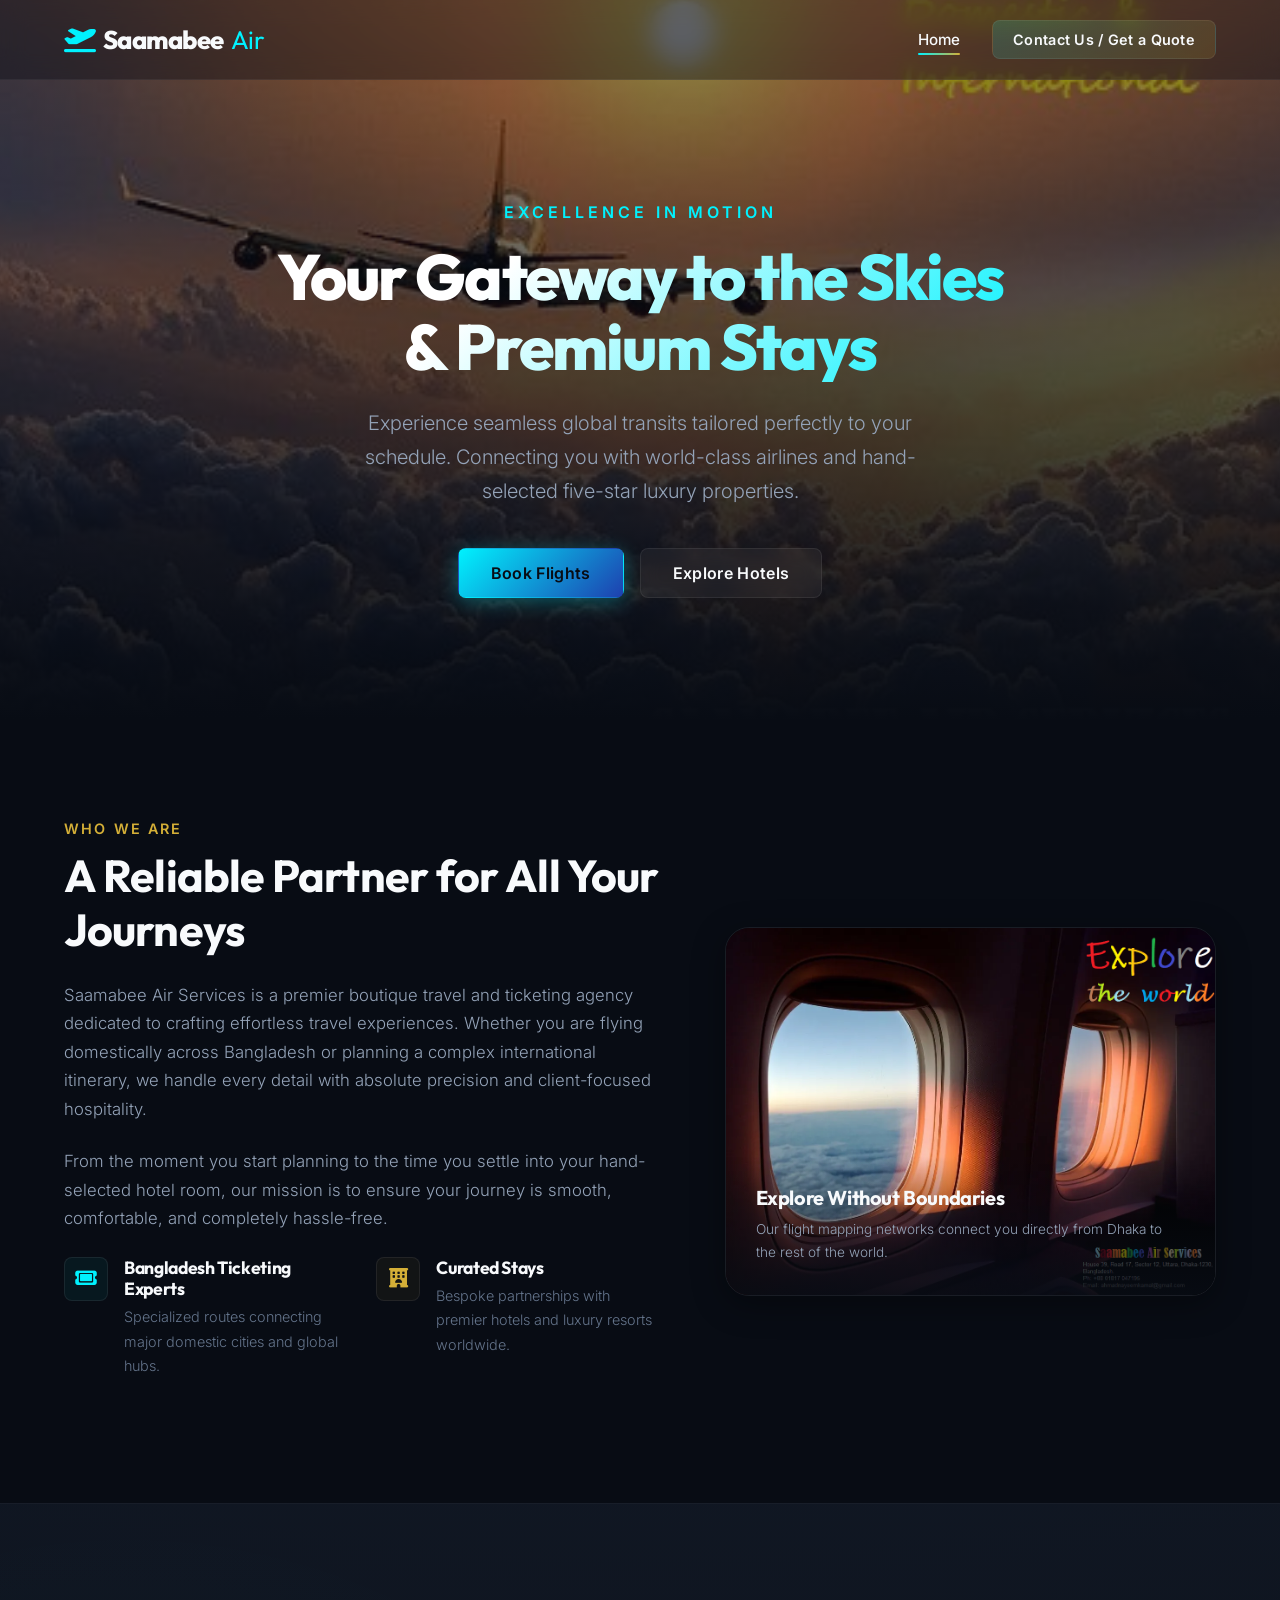
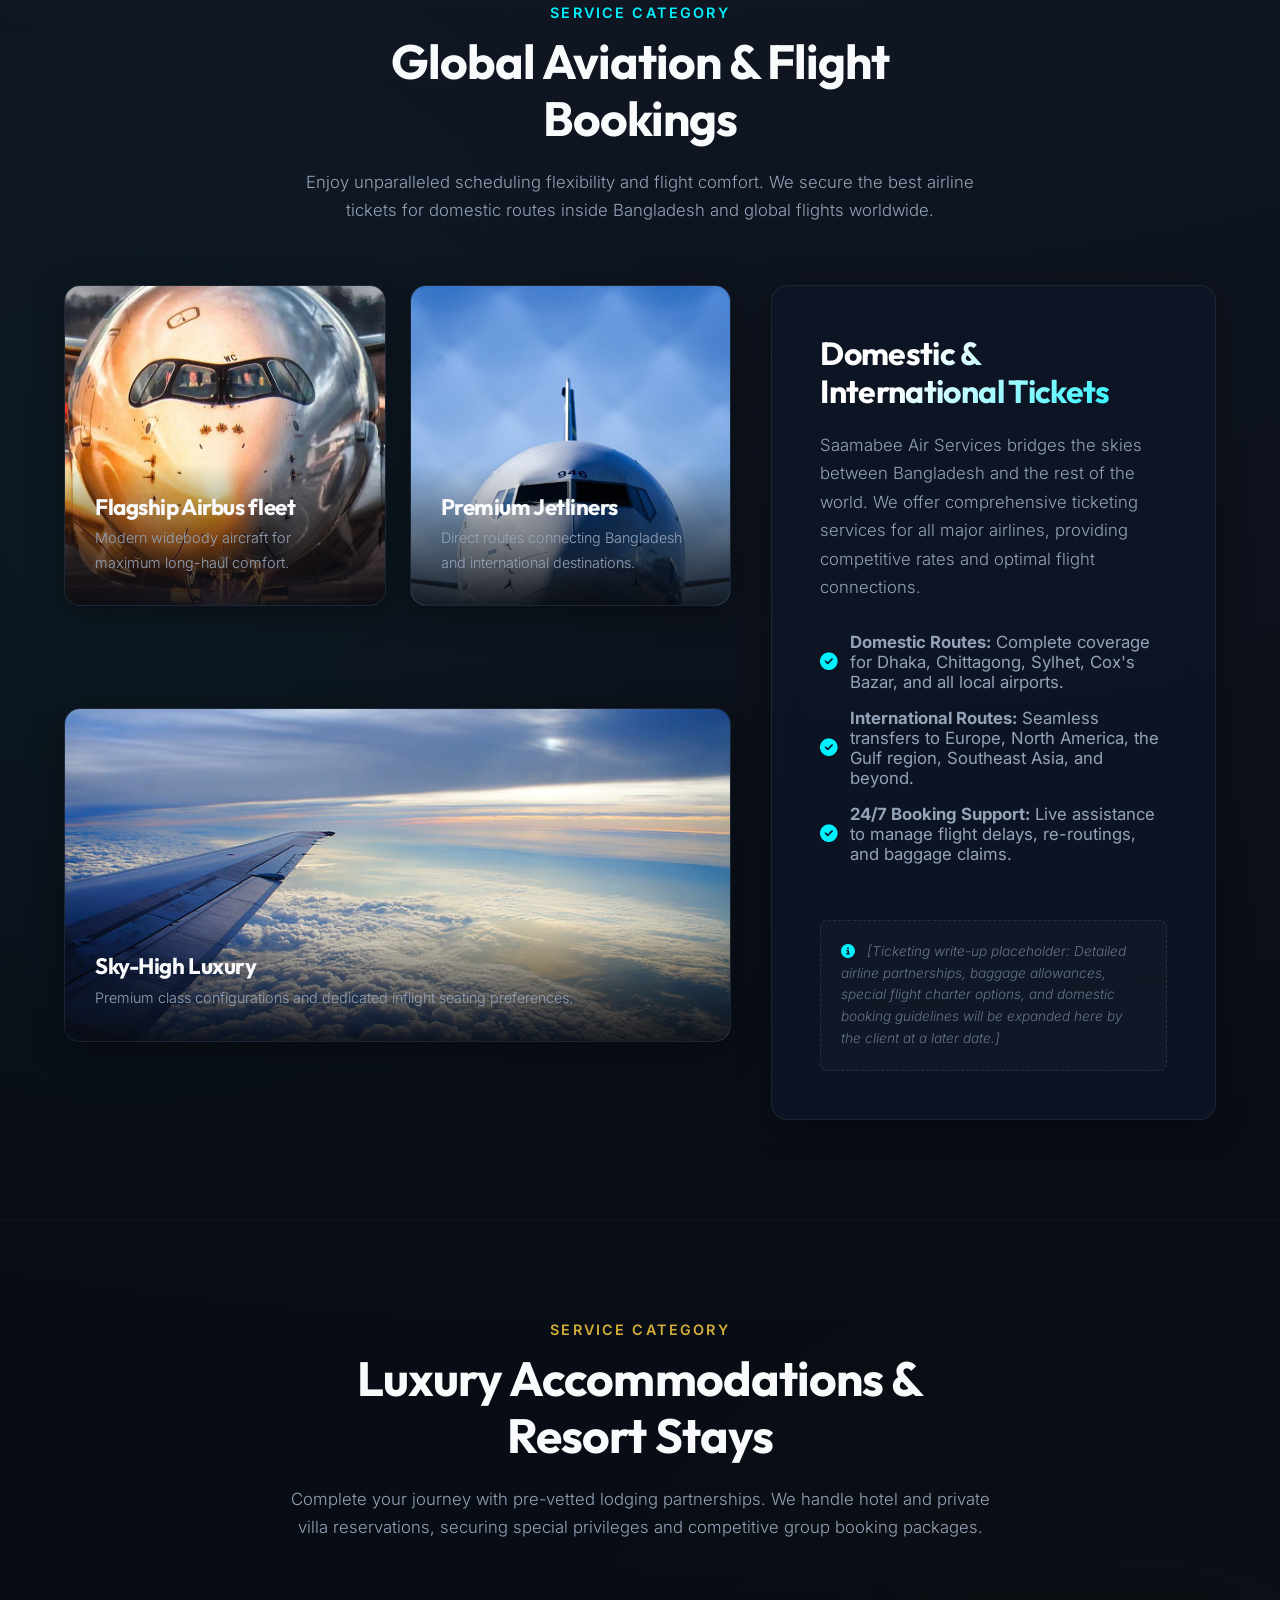
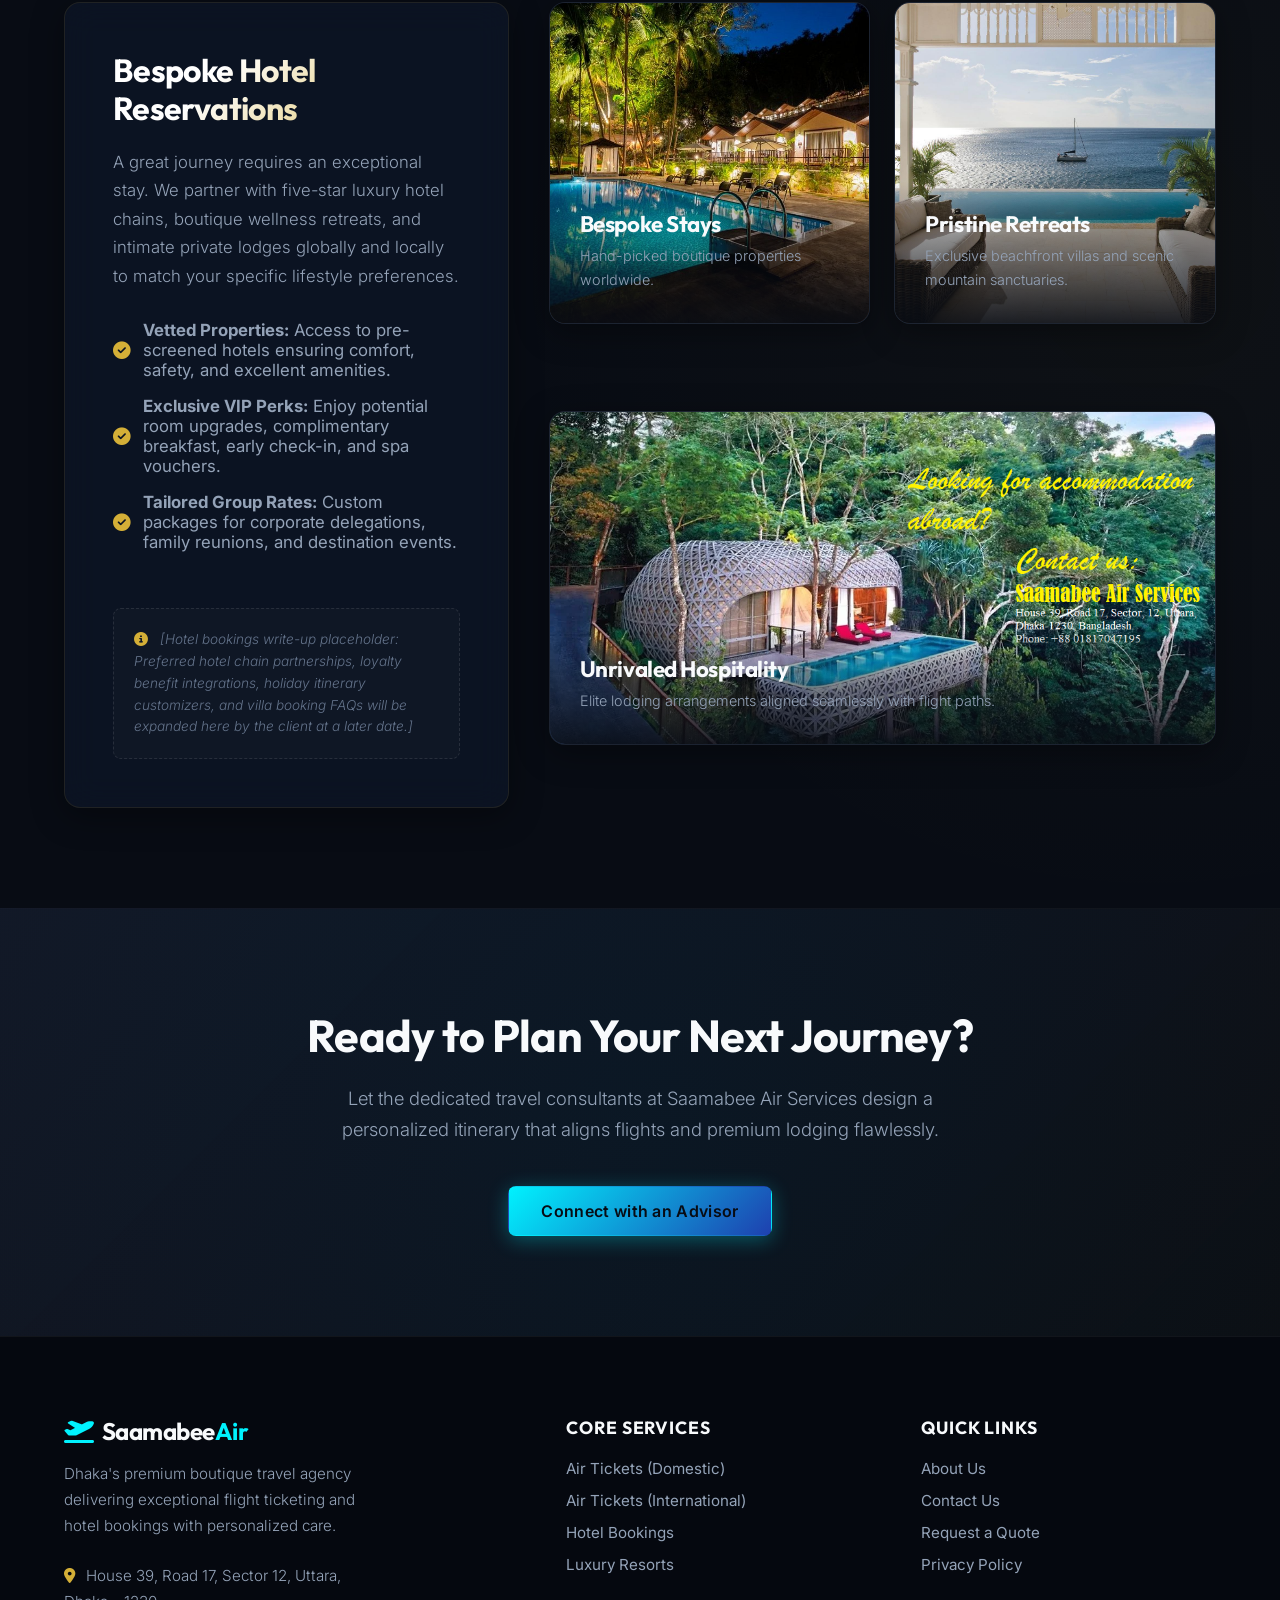
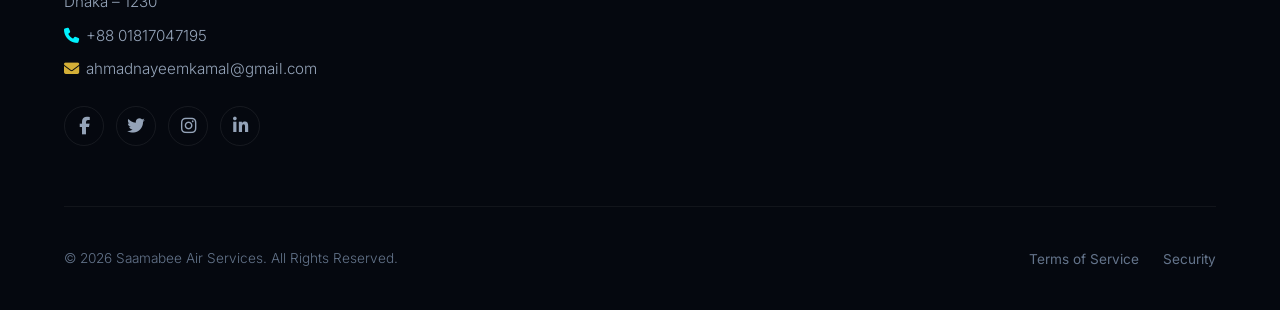
==== commit d1aebccb: "Unify header navigation into a single Contact/Quote CTA and add address/phone/email details to foote" ====
--- a/public/index.html
+++ b/public/index.html
@@ -31,8 +31,7 @@
             
             <nav class="nav-links" role="navigation" aria-label="Main Navigation">
                 <a href="index.html" class="nav-link active" id="nav-home">Home</a>
-                <a href="contact.html" class="nav-link" id="nav-contact">Contact Us</a>
-                <a href="contact.html" class="nav-cta" id="nav-cta-btn">Get a Quote</a>
+                <a href="contact.html" class="nav-cta" id="nav-contact-cta">Contact Us / Get a Quote</a>
             </nav>
 
             <button class="mobile-toggle" id="mobile-toggle-btn" aria-label="Toggle Navigation Menu">
@@ -254,6 +253,11 @@
                 <div class="footer-brand">
                     <h3><i class="fa-solid fa-plane-departure" style="color: var(--accent-sky); margin-right: 8px;"></i>Saamabee<span>Air</span></h3>
                     <p>Dhaka's premium boutique travel agency delivering exceptional flight ticketing and hotel bookings with personalized care.</p>
+                    <div class="footer-contact-info" style="margin-bottom: 24px; font-size: 0.9rem; color: var(--text-secondary); line-height: 1.6;">
+                        <p style="margin-bottom: 8px;"><i class="fa-solid fa-location-dot" style="color: var(--accent-luxury); margin-right: 8px; width: 14px;"></i>House 39, Road 17, Sector 12, Uttara, Dhaka – 1230</p>
+                        <p style="margin-bottom: 8px;"><i class="fa-solid fa-phone" style="color: var(--accent-sky); margin-right: 8px; width: 14px;"></i><a href="tel:+8801817047195" style="color: inherit;">+88 01817047195</a></p>
+                        <p><i class="fa-solid fa-envelope" style="color: var(--accent-luxury); margin-right: 8px; width: 14px;"></i><a href="mailto:ahmadnayeemkamal@gmail.com" style="color: inherit;">ahmadnayeemkamal@gmail.com</a></p>
+                    </div>
                     <div class="footer-socials">
                         <a href="#" class="social-link" aria-label="Facebook"><i class="fa-brands fa-facebook-f"></i></a>
                         <a href="#" class="social-link" aria-label="Twitter"><i class="fa-brands fa-twitter"></i></a>
--- a/public/styles.css
+++ b/public/styles.css
@@ -269,6 +269,7 @@
     text-align: center;
     overflow: hidden;
     padding-top: var(--nav-height);
+    isolation: isolate;
 }
 
 .hero-bg {
@@ -277,11 +278,12 @@
     left: 0;
     right: 0;
     bottom: 0;
-    background-image: url('airplane-wing-sunset-clouds.jpg');
+    background-image: url('saamabee-flight-booking-sunset-banner.jpg');
     background-size: cover;
     background-position: center;
     z-index: -2;
     transform: scale(1.05);
+    transition: var(--transition-smooth);
 }
 
 .hero-overlay {
@@ -291,8 +293,8 @@
     right: 0;
     bottom: 0;
     background: linear-gradient(to bottom, 
-        rgba(8, 12, 20, 0.7) 0%, 
-        rgba(8, 12, 20, 0.85) 50%, 
+        rgba(8, 12, 20, 0.4) 0%, 
+        rgba(8, 12, 20, 0.75) 60%, 
         var(--bg-base) 100%
     );
     z-index: -1;
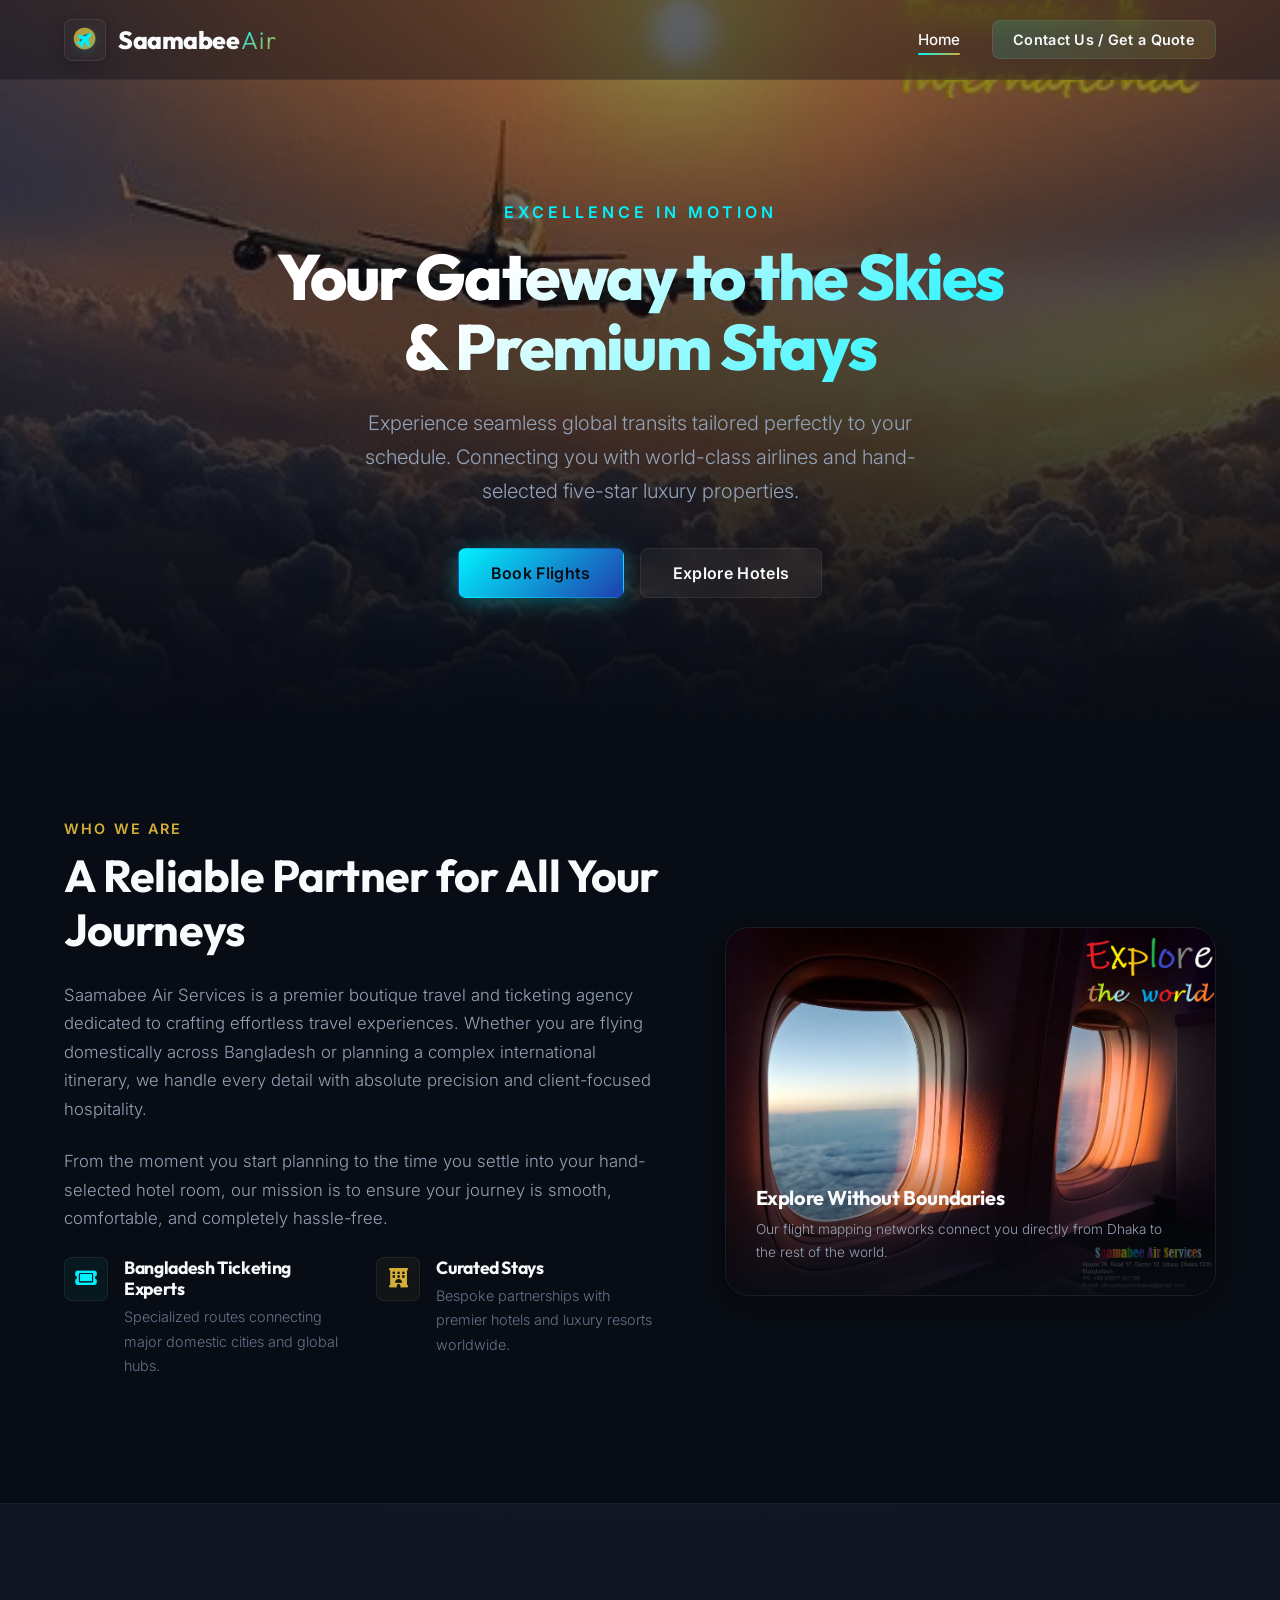
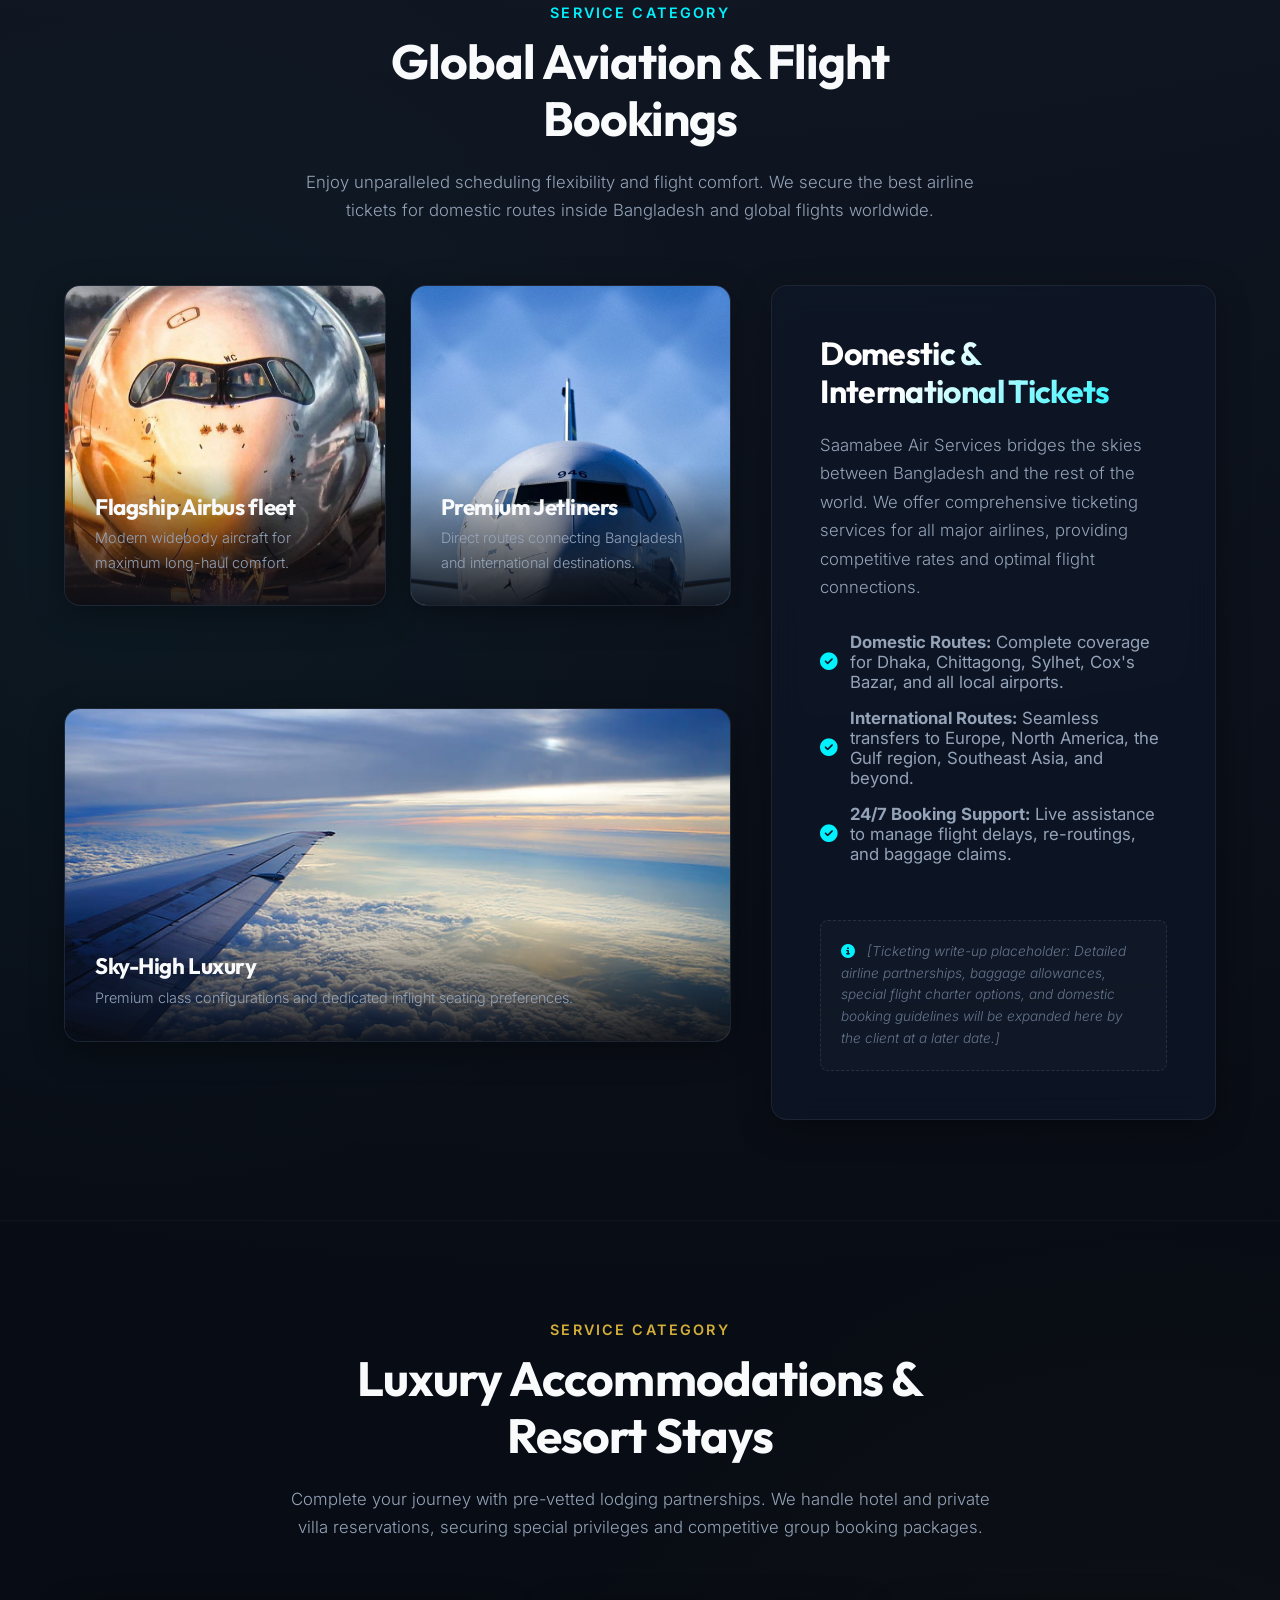
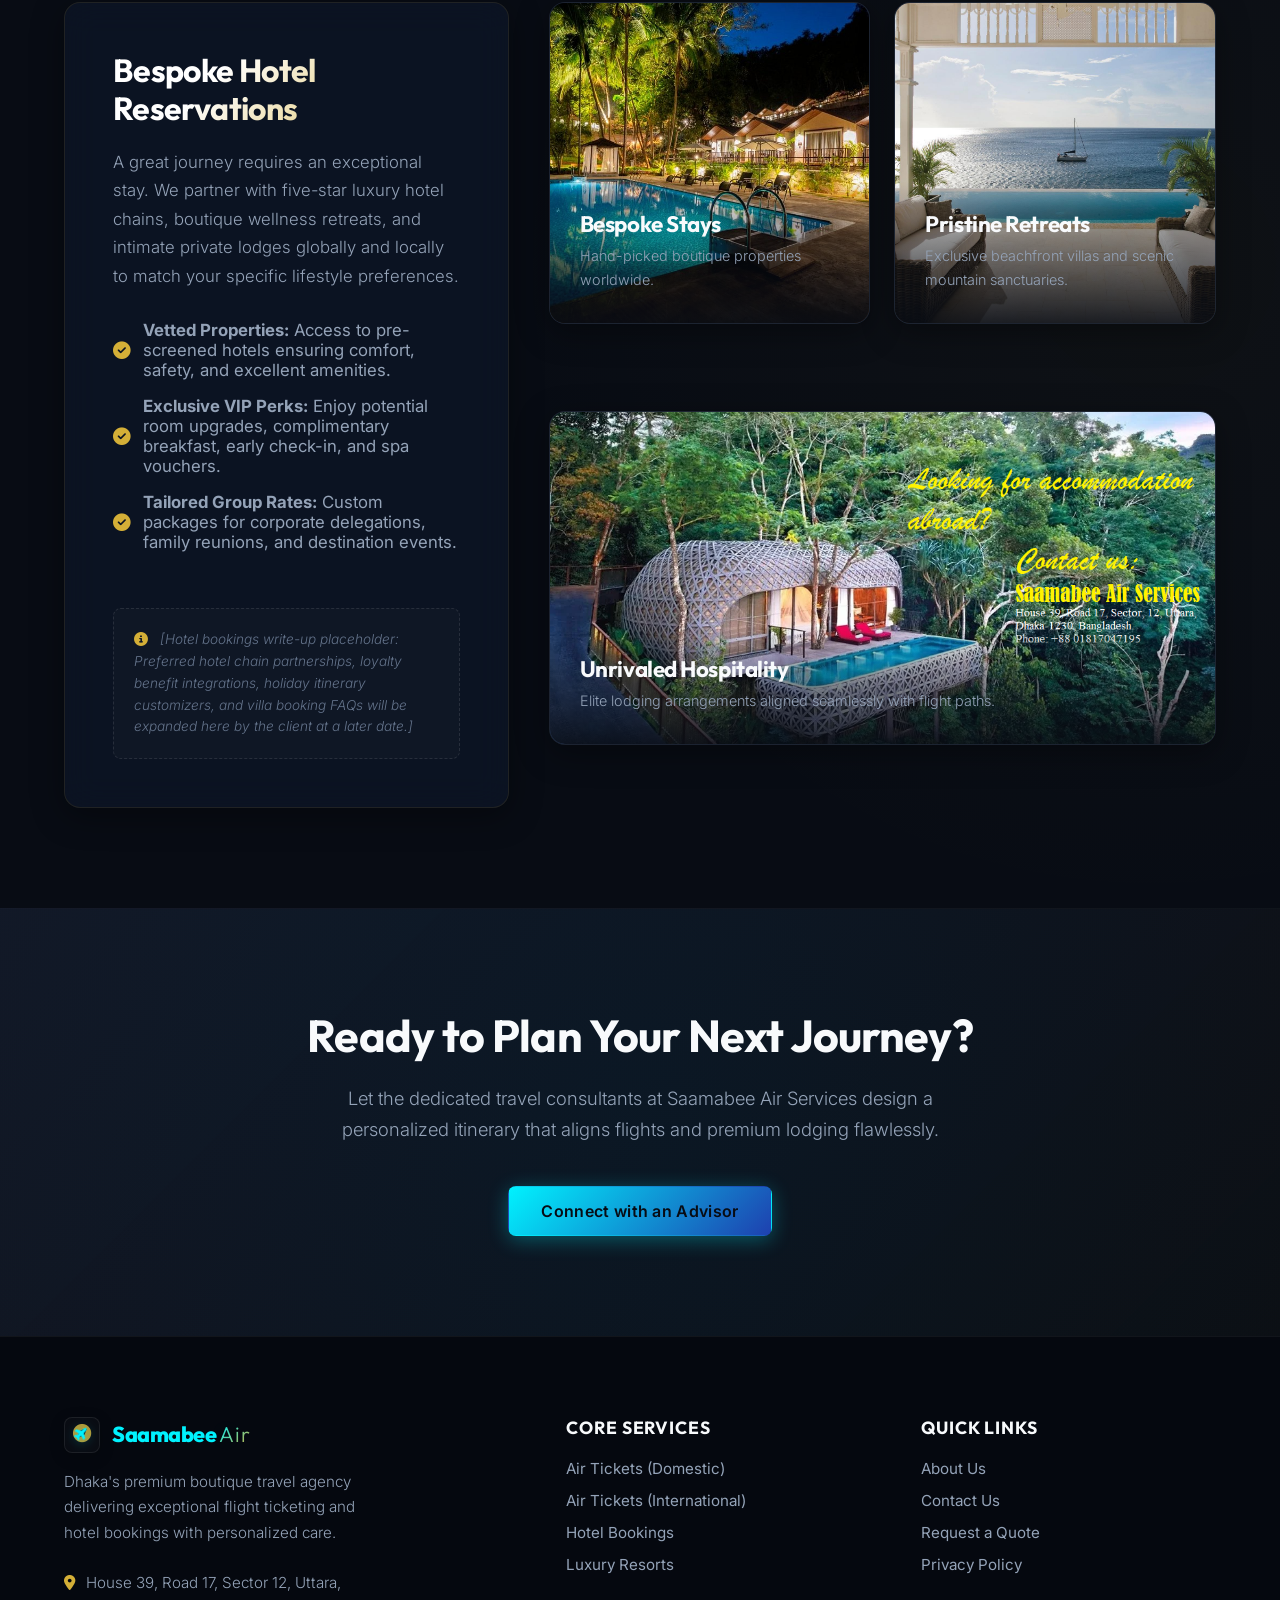
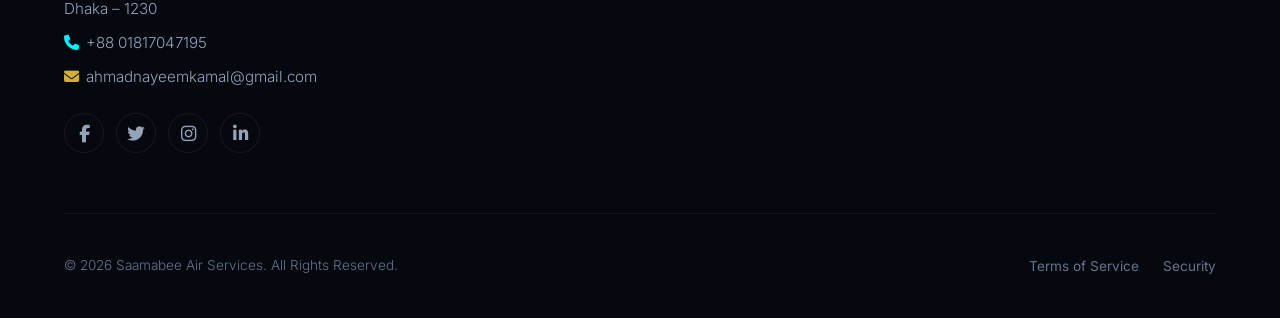
==== commit 21886bb5: "Upgrade branding with a highly modern composite logo mark featuring layered globe and airplane shape" ====
--- a/public/index.html
+++ b/public/index.html
@@ -25,8 +25,11 @@
     <header id="main-header">
         <div class="container nav-container">
             <a href="index.html" class="logo" id="logo-link">
-                <i class="fa-solid fa-plane-departure" style="color: var(--accent-sky);"></i>
-                Saamabee<span>Air</span>
+                <div class="logo-icon-wrapper">
+                    <i class="fa-solid fa-compass logo-icon-globe"></i>
+                    <i class="fa-solid fa-plane logo-icon-plane"></i>
+                </div>
+                <span class="logo-text">Saamabee<span class="logo-subtext">Air</span></span>
             </a>
             
             <nav class="nav-links" role="navigation" aria-label="Main Navigation">
@@ -251,7 +254,13 @@
         <div class="container">
             <div class="footer-grid">
                 <div class="footer-brand">
-                    <h3><i class="fa-solid fa-plane-departure" style="color: var(--accent-sky); margin-right: 8px;"></i>Saamabee<span>Air</span></h3>
+                    <h3 class="logo" style="font-size: 1.4rem; pointer-events: none;">
+                        <div class="logo-icon-wrapper" style="width: 36px; height: 36px;">
+                            <i class="fa-solid fa-compass logo-icon-globe" style="font-size: 1.15rem;"></i>
+                            <i class="fa-solid fa-plane logo-icon-plane" style="font-size: 0.8rem;"></i>
+                        </div>
+                        <span class="logo-text" style="font-size: 1.35rem;">Saamabee<span class="logo-subtext">Air</span></span>
+                    </h3>
                     <p>Dhaka's premium boutique travel agency delivering exceptional flight ticketing and hotel bookings with personalized care.</p>
                     <div class="footer-contact-info" style="margin-bottom: 24px; font-size: 0.9rem; color: var(--text-secondary); line-height: 1.6;">
                         <p style="margin-bottom: 8px;"><i class="fa-solid fa-location-dot" style="color: var(--accent-luxury); margin-right: 8px; width: 14px;"></i>House 39, Road 17, Sector 12, Uttara, Dhaka – 1230</p>
--- a/public/styles.css
+++ b/public/styles.css
@@ -176,17 +176,83 @@
 .logo {
     display: flex;
     align-items: center;
-    gap: 8px;
+    gap: 12px;
     font-family: 'Outfit', sans-serif;
-    font-size: 1.6rem;
+    color: var(--text-primary);
+    transition: var(--transition-smooth);
+}
+
+/* Logo Composite Icon Mark */
+.logo-icon-wrapper {
+    position: relative;
+    width: 42px;
+    height: 42px;
+    display: flex;
+    align-items: center;
+    justify-content: center;
+    background: rgba(255, 255, 255, 0.02);
+    border: 1px solid rgba(255, 255, 255, 0.08);
+    border-radius: var(--border-radius-sm);
+    overflow: visible;
+    transition: var(--transition-smooth);
+    box-shadow: 0 4px 15px rgba(0, 0, 0, 0.2);
+}
+
+.logo-icon-globe {
+    font-size: 1.35rem;
+    color: var(--accent-luxury); /* Gold representing hotel/luxury stays */
+    opacity: 0.85;
+    transition: var(--transition-smooth);
+}
+
+.logo-icon-plane {
+    position: absolute;
+    font-size: 0.95rem;
+    color: var(--accent-sky); /* Cyan representing sky/flights */
+    transform: rotate(-45deg) translate(0px, 0px);
+    filter: drop-shadow(0 2px 6px rgba(0, 242, 254, 0.45));
+    transition: var(--transition-smooth);
+}
+
+/* Hover effects for brand logo mark */
+.logo:hover .logo-icon-wrapper {
+    border-color: rgba(var(--accent-sky-rgb), 0.3);
+    background: rgba(255, 255, 255, 0.06);
+    box-shadow: 0 4px 20px rgba(0, 242, 254, 0.2);
+}
+
+.logo:hover .logo-icon-globe {
+    transform: rotate(45deg);
+    color: #fff;
+    opacity: 1;
+}
+
+.logo:hover .logo-icon-plane {
+    transform: rotate(-45deg) translate(3px, -3px) scale(1.1);
+    color: var(--accent-sky);
+    filter: drop-shadow(0 2px 8px rgba(0, 242, 254, 0.65));
+}
+
+/* Logo Typography */
+.logo-text {
+    font-family: 'Outfit', sans-serif;
+    font-size: 1.55rem;
     font-weight: 800;
-    letter-spacing: -0.03em;
-    color: var(--text-primary);
-}
-
-.logo span {
-    color: var(--accent-sky);
-    font-weight: 400;
+    letter-spacing: -0.02em;
+    color: var(--text-primary);
+    display: flex;
+    align-items: center;
+}
+
+.logo-subtext {
+    color: var(--accent-sky);
+    font-weight: 300;
+    margin-left: 2px;
+    letter-spacing: 0.05em;
+    background: linear-gradient(135deg, var(--accent-sky), var(--accent-luxury));
+    -webkit-background-clip: text;
+    -webkit-text-fill-color: transparent;
+    text-shadow: 0 0 20px rgba(0, 242, 254, 0.1);
 }
 
 .nav-links {
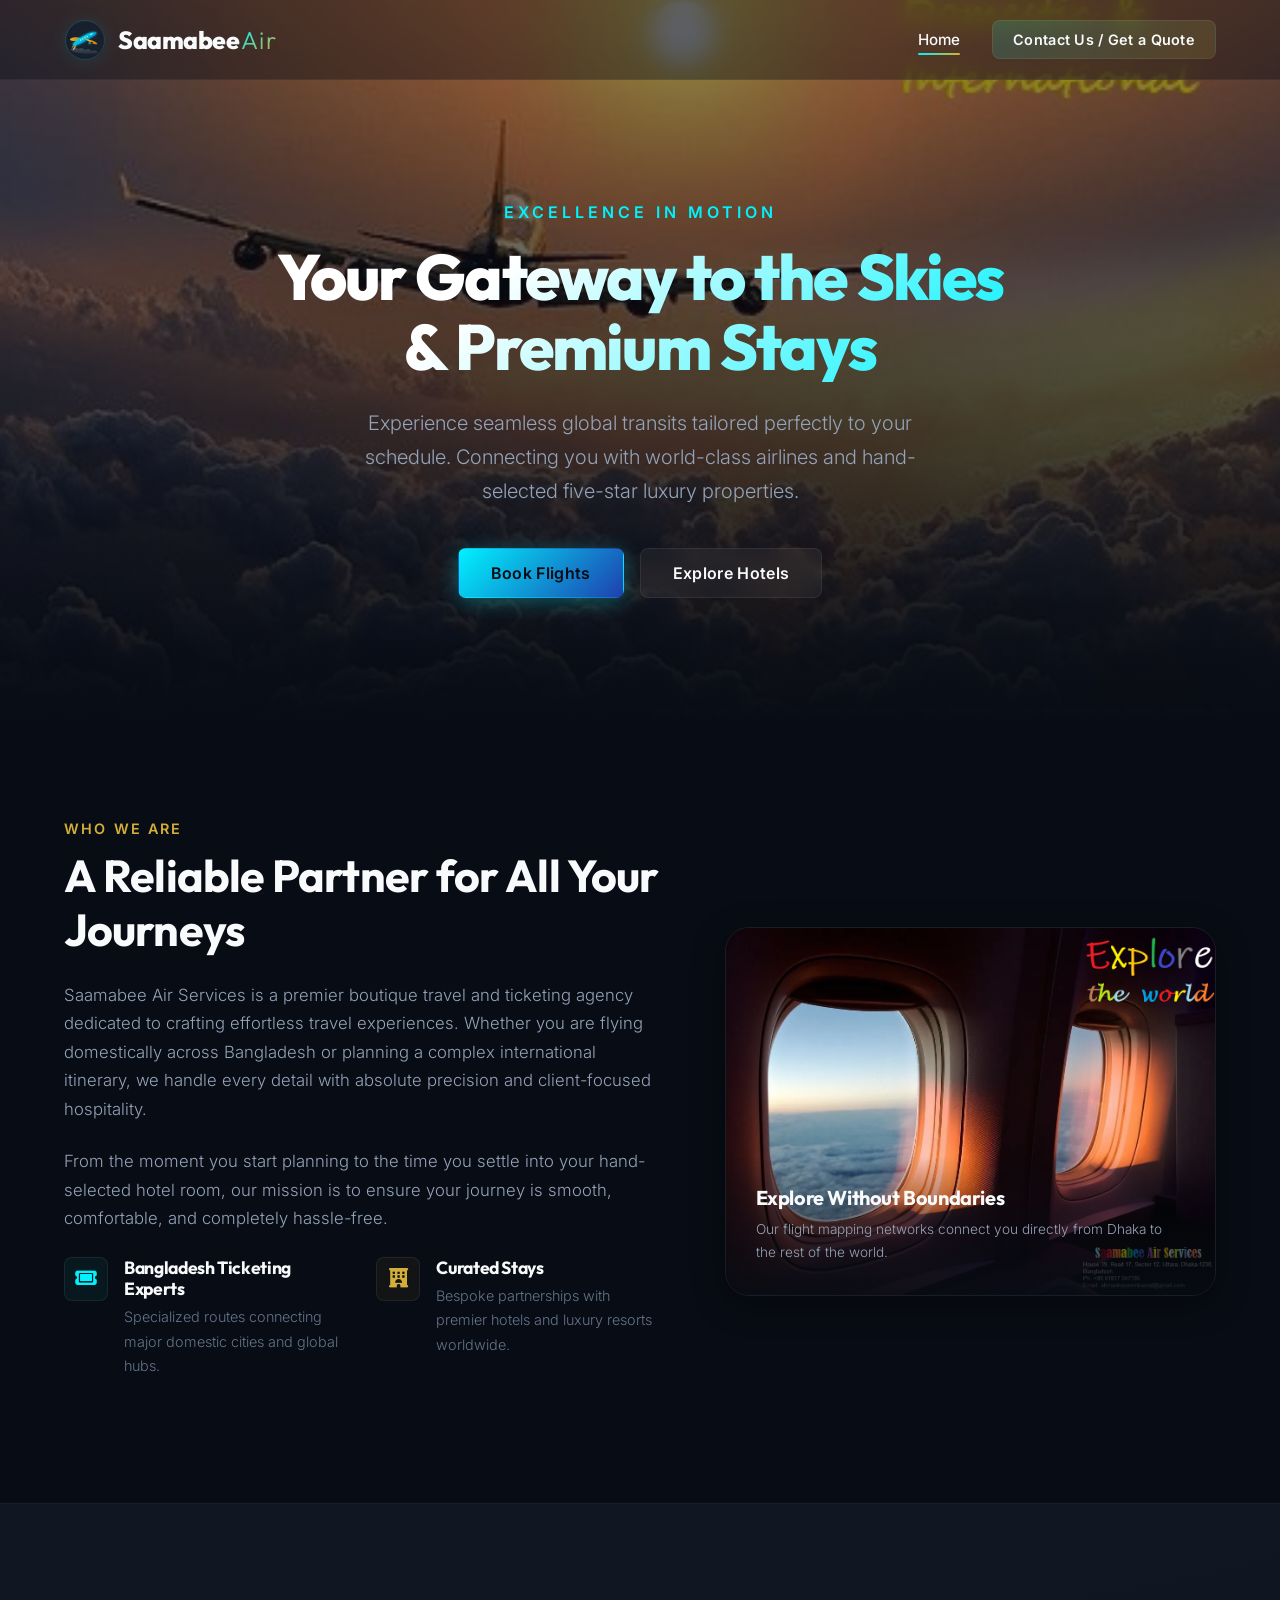
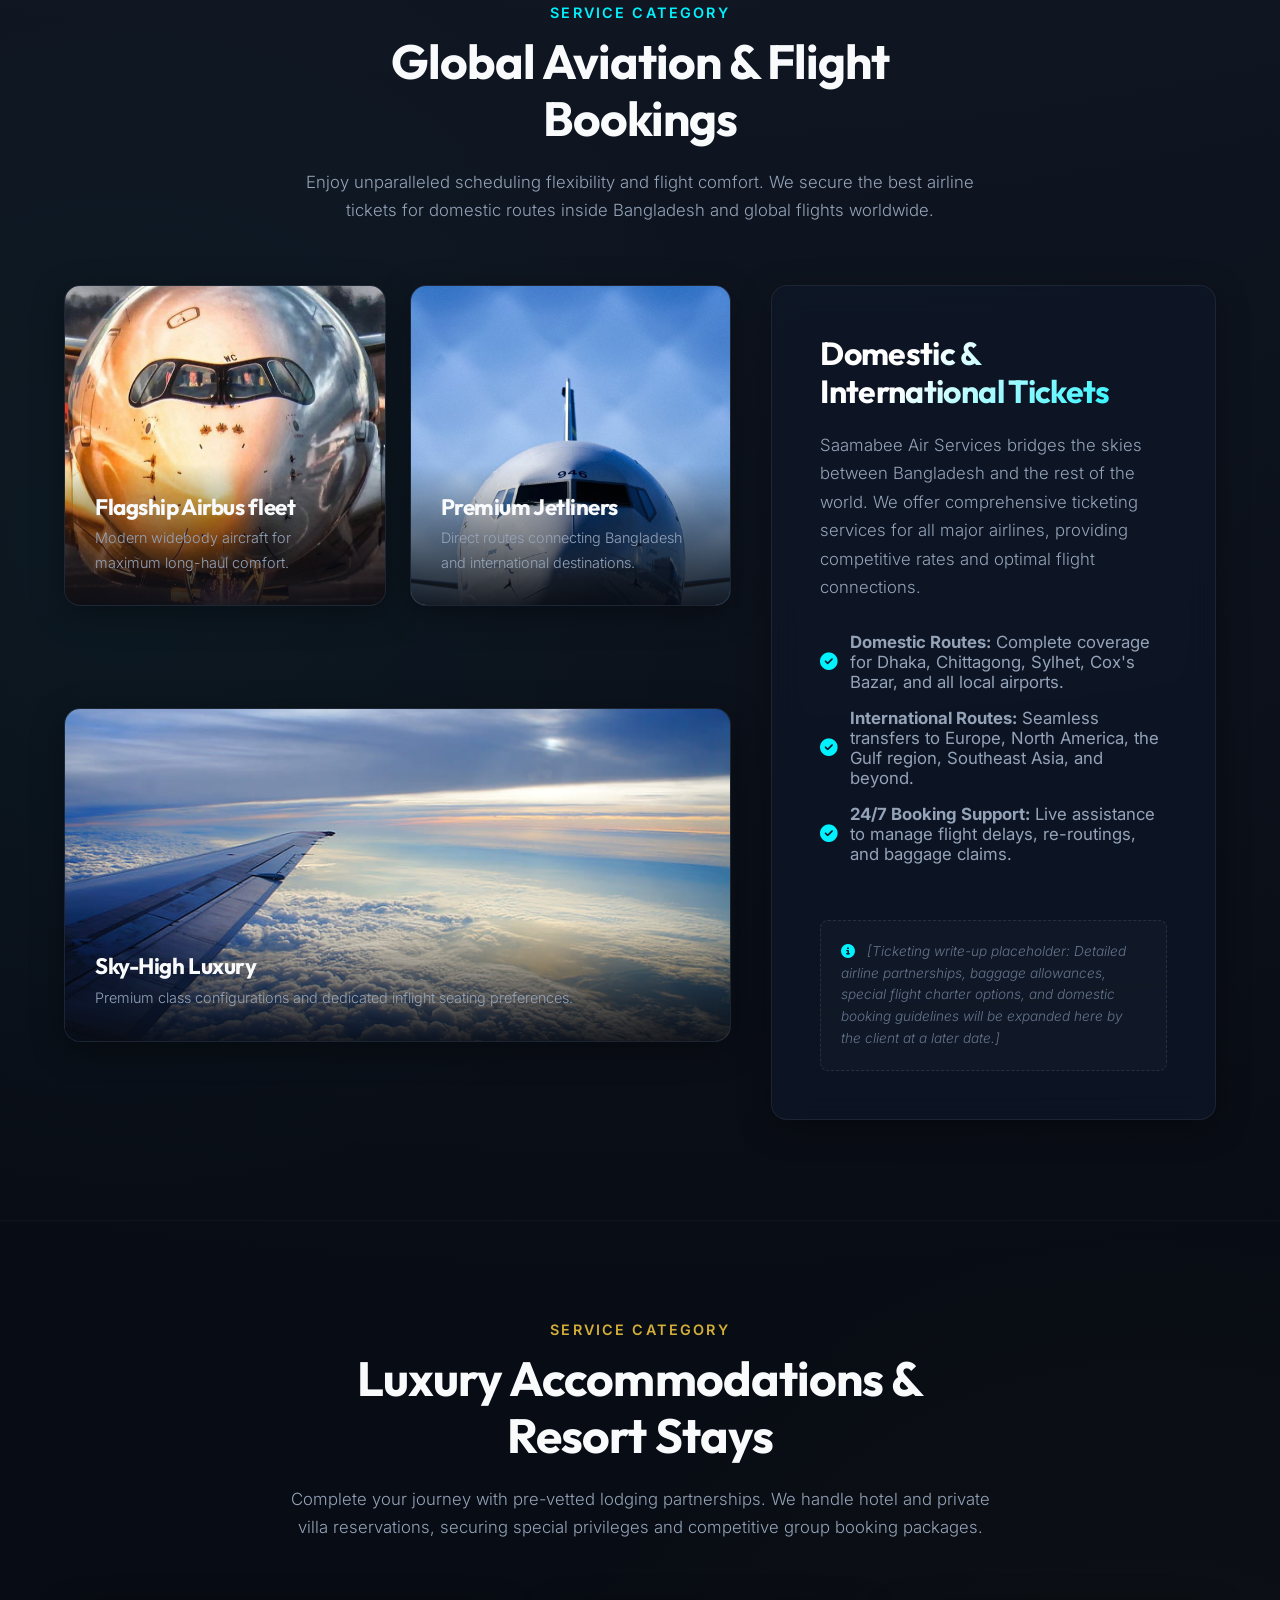
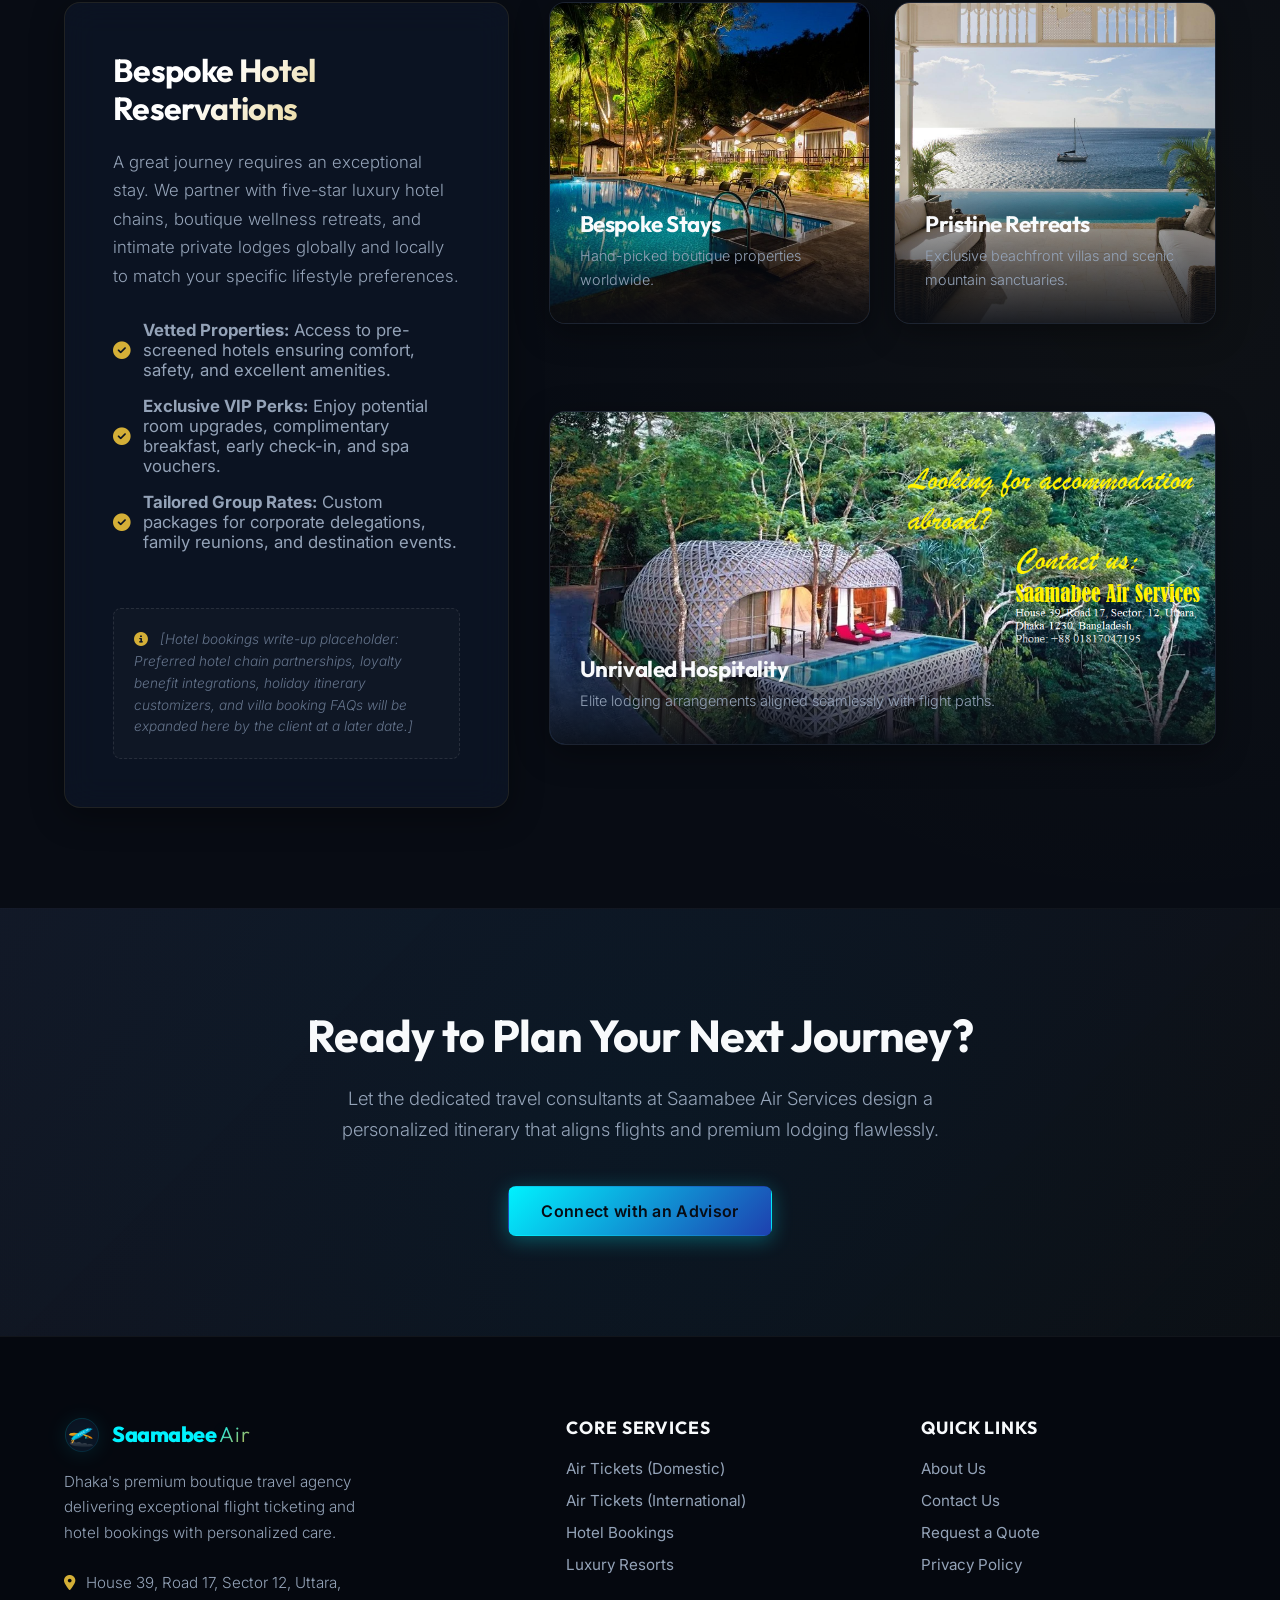
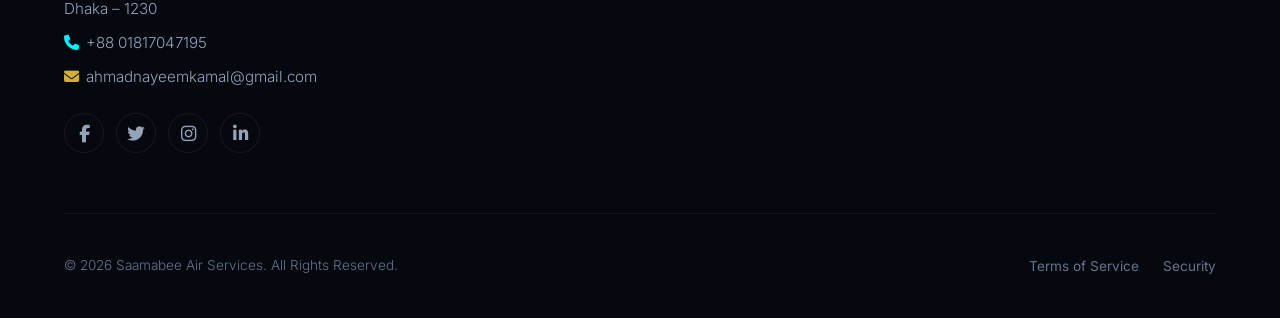
==== commit 3c32c4f5: "Update favicon.svg with a premium cartoon plane and show the favicon image to the left of the logo t" ====
--- a/public/index.html
+++ b/public/index.html
@@ -25,10 +25,7 @@
     <header id="main-header">
         <div class="container nav-container">
             <a href="index.html" class="logo" id="logo-link">
-                <div class="logo-icon-wrapper">
-                    <i class="fa-solid fa-compass logo-icon-globe"></i>
-                    <i class="fa-solid fa-plane logo-icon-plane"></i>
-                </div>
+                <img src="favicon.svg" alt="Saamabee Air Services logo" class="logo-image">
                 <span class="logo-text">Saamabee<span class="logo-subtext">Air</span></span>
             </a>
             
@@ -255,10 +252,7 @@
             <div class="footer-grid">
                 <div class="footer-brand">
                     <h3 class="logo" style="font-size: 1.4rem; pointer-events: none;">
-                        <div class="logo-icon-wrapper" style="width: 36px; height: 36px;">
-                            <i class="fa-solid fa-compass logo-icon-globe" style="font-size: 1.15rem;"></i>
-                            <i class="fa-solid fa-plane logo-icon-plane" style="font-size: 0.8rem;"></i>
-                        </div>
+                        <img src="favicon.svg" alt="Saamabee Air Services logo" class="logo-image" style="width: 36px; height: 36px;">
                         <span class="logo-text" style="font-size: 1.35rem;">Saamabee<span class="logo-subtext">Air</span></span>
                     </h3>
                     <p>Dhaka's premium boutique travel agency delivering exceptional flight ticketing and hotel bookings with personalized care.</p>
--- a/public/styles.css
+++ b/public/styles.css
@@ -182,55 +182,18 @@
     transition: var(--transition-smooth);
 }
 
-/* Logo Composite Icon Mark */
-.logo-icon-wrapper {
-    position: relative;
+/* Brand Logo Image */
+.logo-image {
     width: 42px;
     height: 42px;
-    display: flex;
-    align-items: center;
-    justify-content: center;
-    background: rgba(255, 255, 255, 0.02);
-    border: 1px solid rgba(255, 255, 255, 0.08);
-    border-radius: var(--border-radius-sm);
-    overflow: visible;
+    object-fit: contain;
     transition: var(--transition-smooth);
-    box-shadow: 0 4px 15px rgba(0, 0, 0, 0.2);
-}
-
-.logo-icon-globe {
-    font-size: 1.35rem;
-    color: var(--accent-luxury); /* Gold representing hotel/luxury stays */
-    opacity: 0.85;
-    transition: var(--transition-smooth);
-}
-
-.logo-icon-plane {
-    position: absolute;
-    font-size: 0.95rem;
-    color: var(--accent-sky); /* Cyan representing sky/flights */
-    transform: rotate(-45deg) translate(0px, 0px);
-    filter: drop-shadow(0 2px 6px rgba(0, 242, 254, 0.45));
-    transition: var(--transition-smooth);
-}
-
-/* Hover effects for brand logo mark */
-.logo:hover .logo-icon-wrapper {
-    border-color: rgba(var(--accent-sky-rgb), 0.3);
-    background: rgba(255, 255, 255, 0.06);
-    box-shadow: 0 4px 20px rgba(0, 242, 254, 0.2);
-}
-
-.logo:hover .logo-icon-globe {
-    transform: rotate(45deg);
-    color: #fff;
-    opacity: 1;
-}
-
-.logo:hover .logo-icon-plane {
-    transform: rotate(-45deg) translate(3px, -3px) scale(1.1);
-    color: var(--accent-sky);
-    filter: drop-shadow(0 2px 8px rgba(0, 242, 254, 0.65));
+    filter: drop-shadow(0 2px 10px rgba(0, 242, 254, 0.15));
+}
+
+.logo:hover .logo-image {
+    transform: scale(1.08) rotate(-8deg); /* Cute cartoon plane tilts upward (takes off) on hover */
+    filter: drop-shadow(0 4px 15px rgba(0, 242, 254, 0.35));
 }
 
 /* Logo Typography */
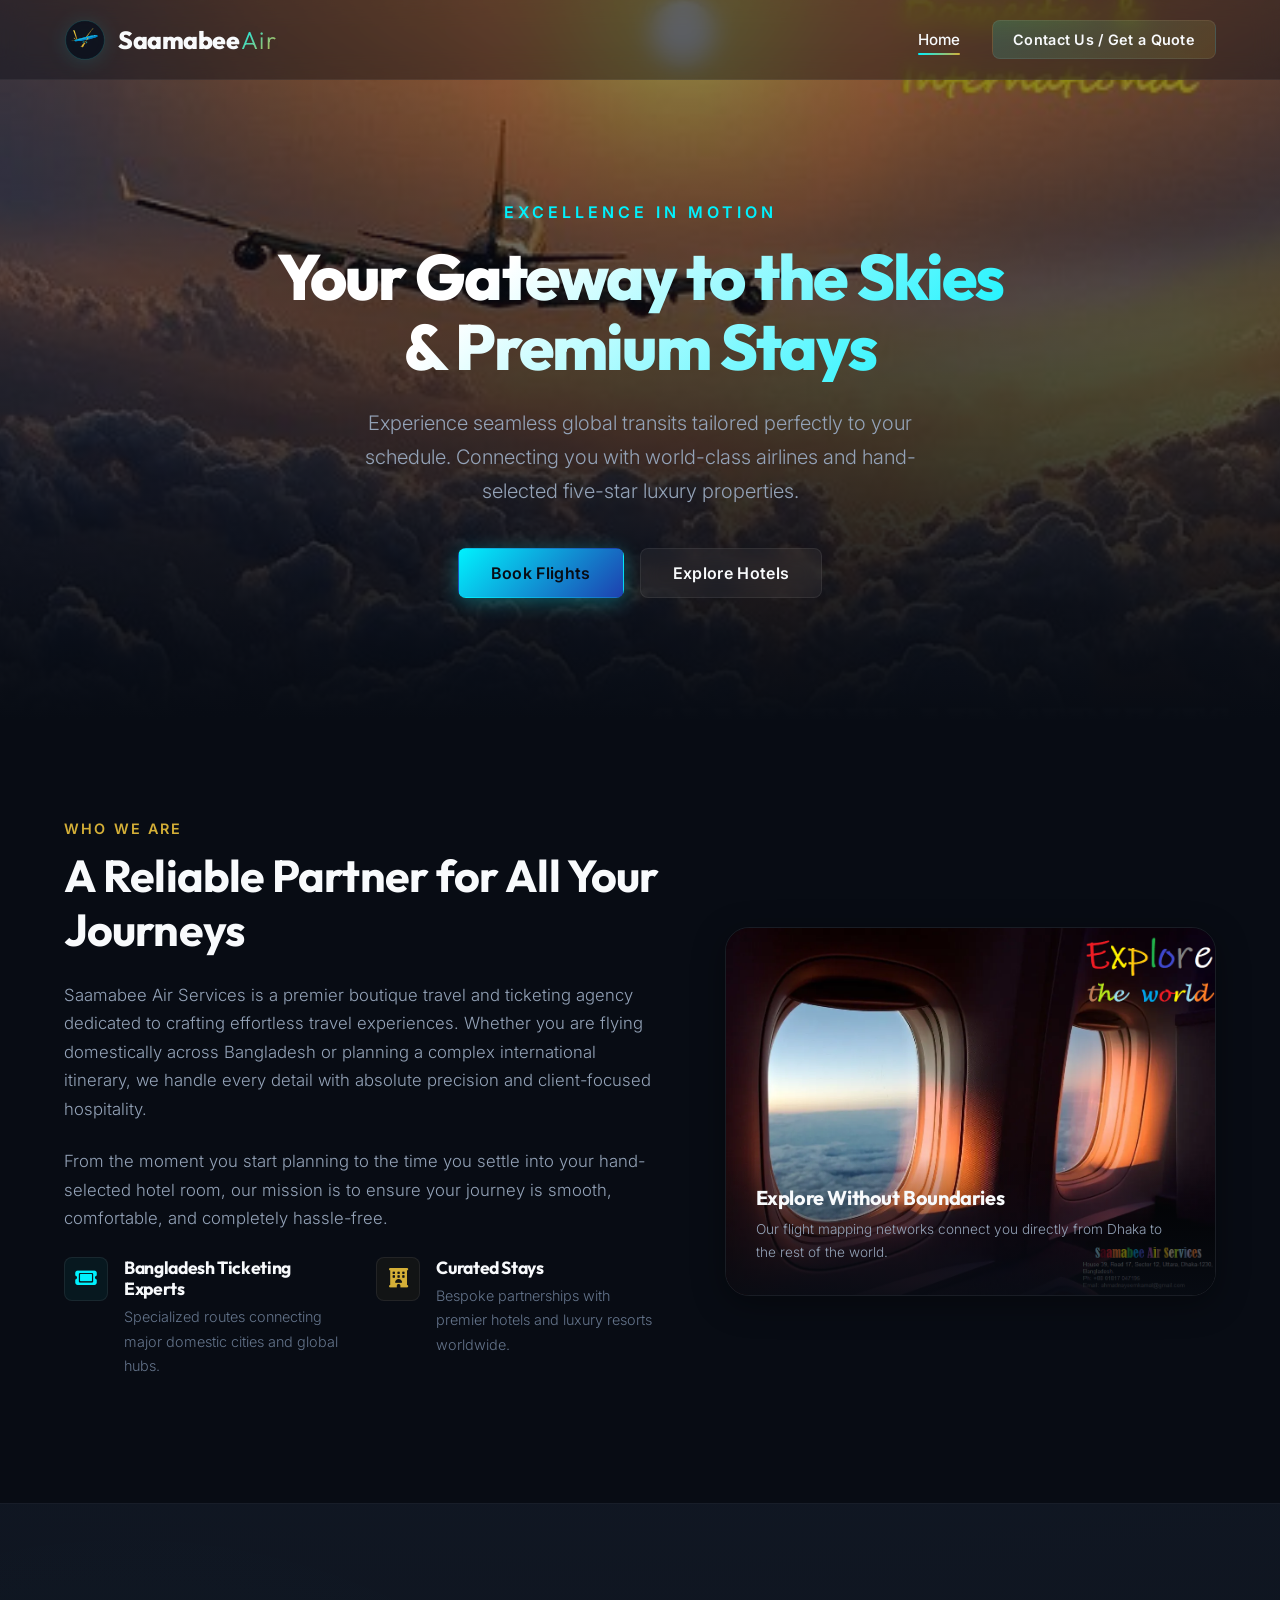
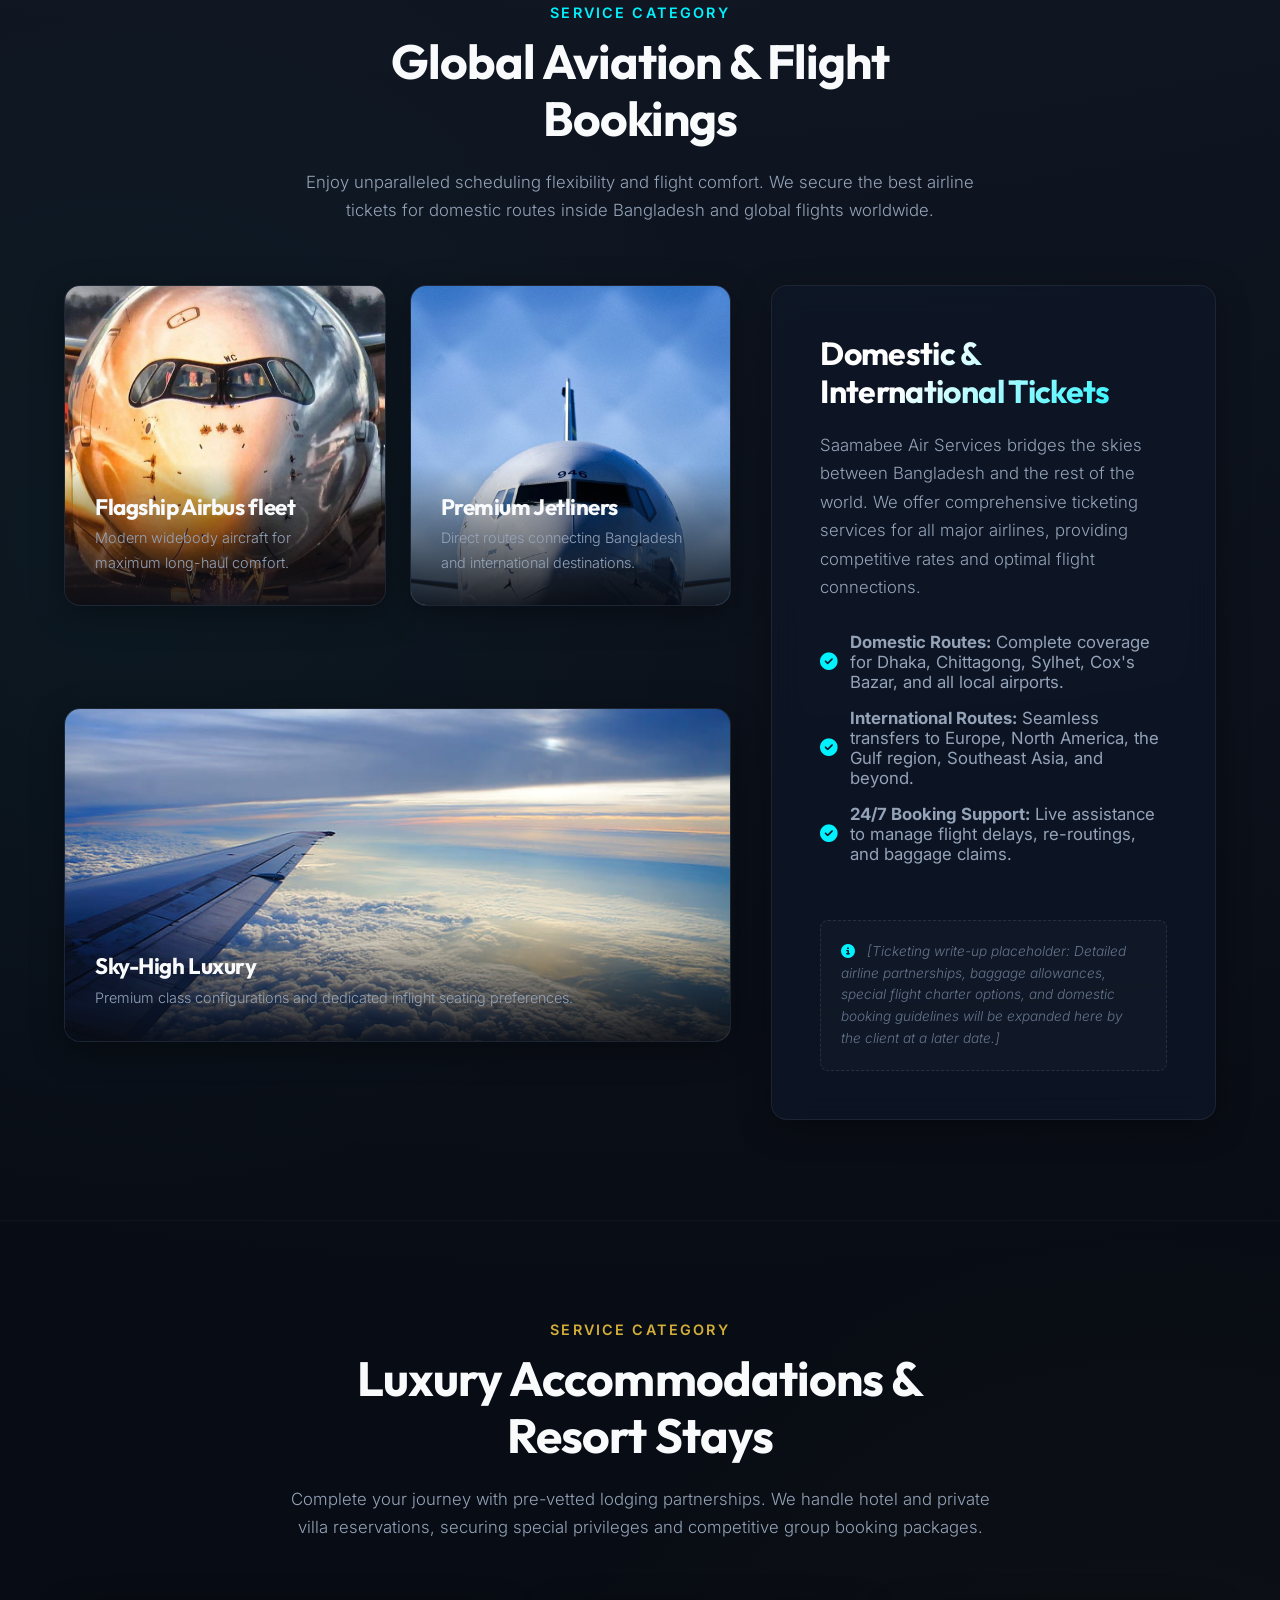
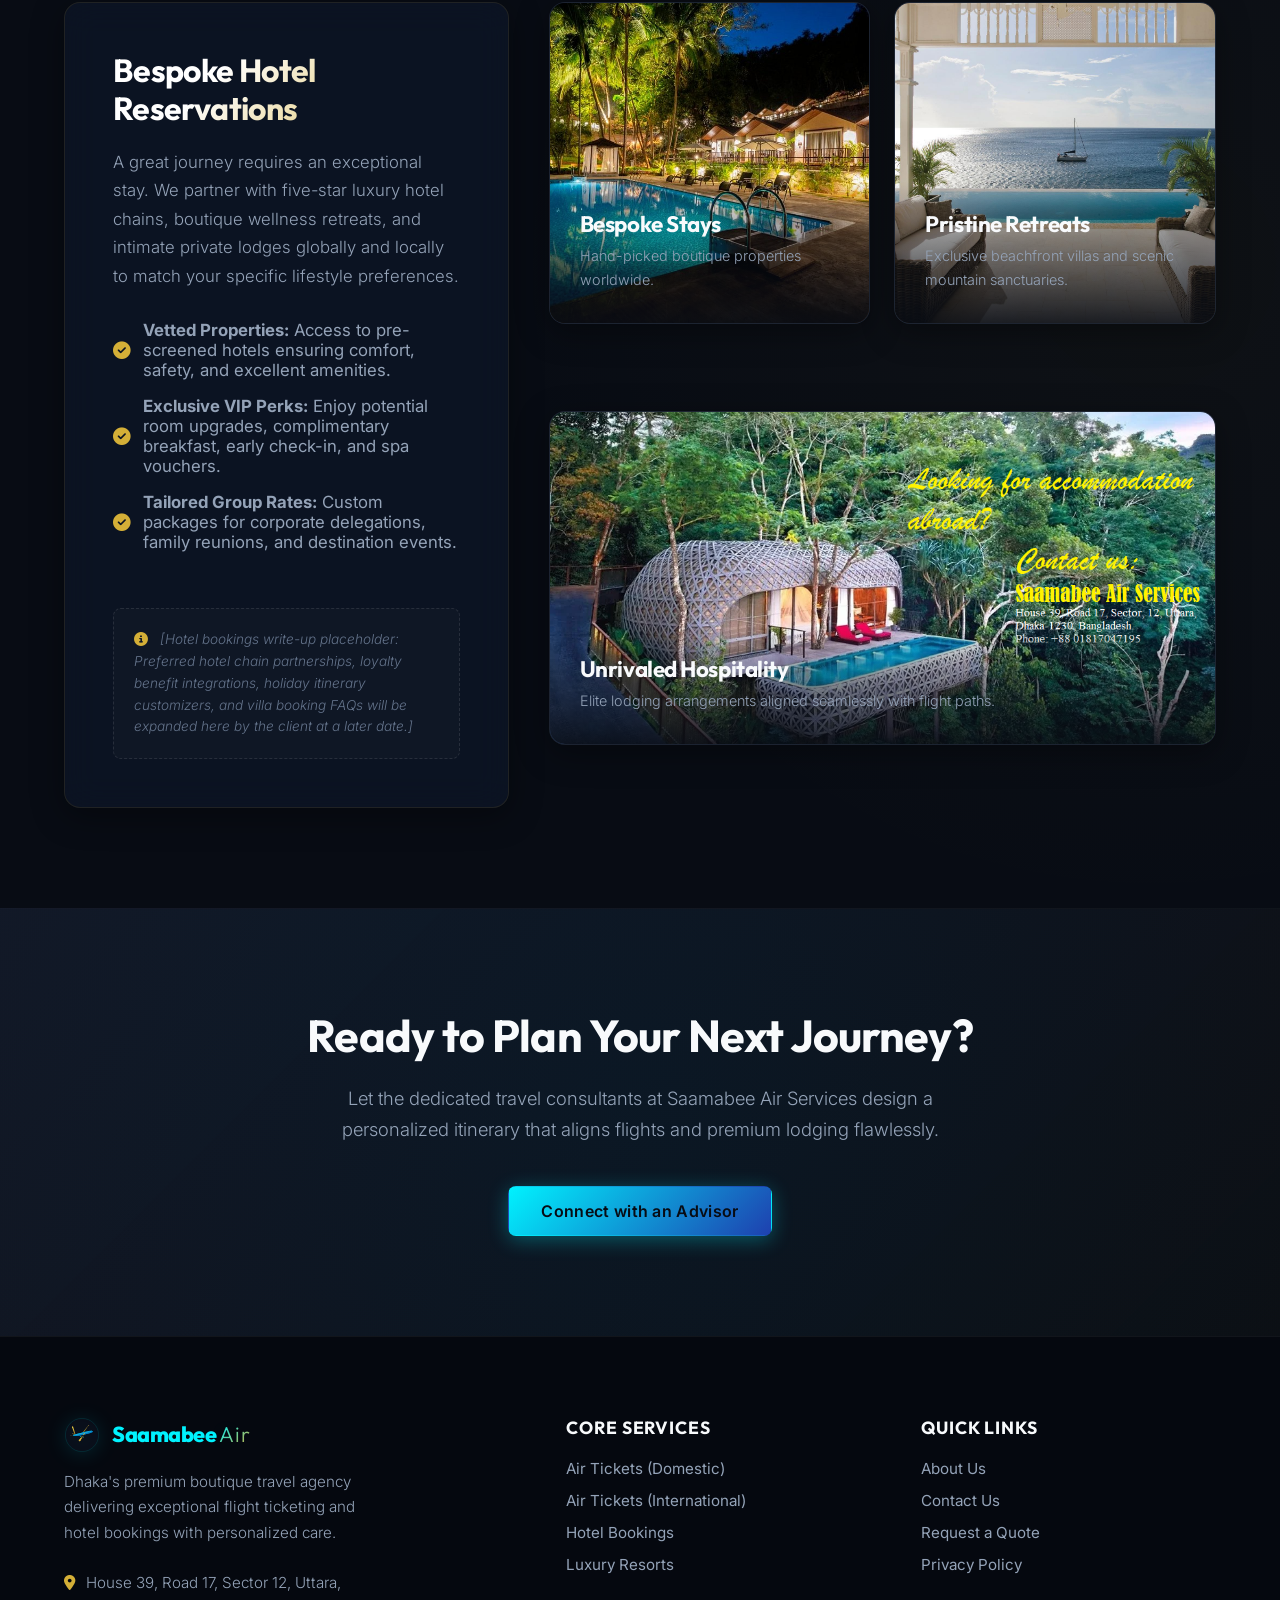
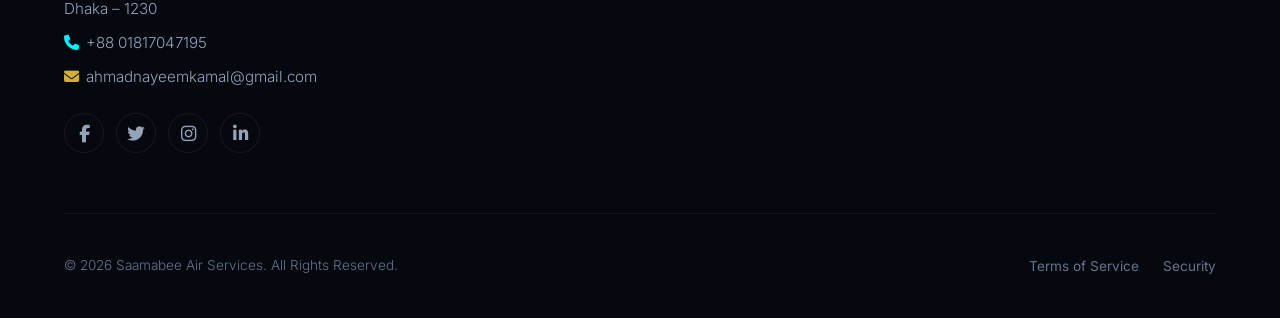
==== commit 3c47a4ee: "Optimize mobile responsiveness by overhauling media queries, creating modern sliding overlay drawers" ====
--- a/public/index.html
+++ b/public/index.html
@@ -300,37 +300,27 @@
         </div>
     </footer>
 
-    <!-- Simple Mobile Navigation Drawer Script -->
     <script>
         const mobileToggle = document.getElementById('mobile-toggle-btn');
         const navLinks = document.querySelector('.nav-links');
 
         mobileToggle.addEventListener('click', () => {
-            navLinks.style.display = navLinks.style.display === 'flex' ? 'none' : 'flex';
-            navLinks.style.flexDirection = 'column';
-            navLinks.style.position = 'absolute';
-            navLinks.style.top = 'var(--nav-height)';
-            navLinks.style.left = '0';
-            navLinks.style.width = '100%';
-            navLinks.style.background = 'rgba(8, 12, 20, 0.95)';
-            navLinks.style.padding = '20px';
-            navLinks.style.borderBottom = '1px solid rgba(255, 255, 255, 0.08)';
-            navLinks.style.backdropFilter = 'blur(10px)';
+            navLinks.classList.toggle('open');
+            const icon = mobileToggle.querySelector('i');
+            if (navLinks.classList.contains('open')) {
+                icon.className = 'fa-solid fa-xmark';
+            } else {
+                icon.className = 'fa-solid fa-bars';
+            }
         });
 
-        // Hide navigation if window is resized above mobile breakpoint
-        window.addEventListener('resize', () => {
-            if (window.innerWidth > 768) {
-                navLinks.style.display = 'flex';
-                navLinks.style.position = 'static';
-                navLinks.style.background = 'none';
-                navLinks.style.padding = '0';
-                navLinks.style.borderBottom = 'none';
-                navLinks.style.flexDirection = 'row';
-                navLinks.style.backdropFilter = 'none';
-            } else {
-                navLinks.style.display = 'none';
-            }
+        // Close menu when navigation link is clicked (crucial for anchor transitions)
+        const links = navLinks.querySelectorAll('a');
+        links.forEach(link => {
+            link.addEventListener('click', () => {
+                navLinks.classList.remove('open');
+                mobileToggle.querySelector('i').className = 'fa-solid fa-bars';
+            });
         });
     </script>
 </body>
--- a/public/styles.css
+++ b/public/styles.css
@@ -192,8 +192,8 @@
 }
 
 .logo:hover .logo-image {
-    transform: scale(1.08) rotate(-8deg); /* Cute cartoon plane tilts upward (takes off) on hover */
-    filter: drop-shadow(0 4px 15px rgba(0, 242, 254, 0.35));
+    transform: translate(4px, -4px) scale(1.06); /* Sleek aerodynamic flight climb forward along its natural flight path */
+    filter: drop-shadow(0 4px 20px rgba(0, 242, 254, 0.45));
 }
 
 /* Logo Typography */
@@ -949,11 +949,11 @@
     
     .ticket-grid, .accommodation-grid {
         grid-template-columns: 1fr;
-        gap: 30px;
+        gap: 40px;
     }
     
     .accommodation-grid .service-info-panel {
-        order: -1; /* Keep text above cards on mobile */
+        order: -1; /* Keep description text above cards on tablets/mobiles */
     }
     
     .contact-container-grid {
@@ -962,30 +962,71 @@
     }
     
     .hero h1 {
-        font-size: 3rem;
+        font-size: 3.2rem;
     }
 }
 
 @media (max-width: 768px) {
+    /* Header Mobile Menu Transition */
     .nav-links {
-        display: none; /* In a simple production site, menu toggle handles this */
+        display: flex;
+        flex-direction: column;
+        position: fixed;
+        top: var(--nav-height);
+        left: 0;
+        width: 100%;
+        height: calc(100vh - var(--nav-height));
+        background: rgba(5, 8, 15, 0.98);
+        backdrop-filter: blur(20px);
+        -webkit-backdrop-filter: blur(20px);
+        padding: 40px 24px;
+        gap: 24px;
+        border-top: 1px solid rgba(255, 255, 255, 0.05);
+        transform: translateY(-100%);
+        opacity: 0;
+        pointer-events: none;
+        transition: var(--transition-smooth);
+        z-index: 999;
+    }
+    
+    .nav-links.open {
+        transform: translateY(0);
+        opacity: 1;
+        pointer-events: auto;
+    }
+
+    .nav-link {
+        font-size: 1.25rem;
+        width: 100%;
+        text-align: center;
+        padding: 10px 0;
+    }
+    
+    .nav-cta {
+        width: 100%;
+        text-align: center;
+        padding: 14px 0;
+        margin-top: 12px;
     }
     
     .mobile-toggle {
         display: block;
-    }
-    
+        transition: var(--transition-fast);
+    }
+    
+    /* Hero adjustments */
     .hero {
         height: auto;
-        padding: 160px 0 100px 0;
+        padding: 160px 0 80px 0;
     }
     
     .hero h1 {
-        font-size: 2.5rem;
+        font-size: 2.6rem;
     }
     
     .hero p {
         font-size: 1.1rem;
+        margin-bottom: 30px;
     }
     
     .section-header h2 {
@@ -1004,8 +1045,14 @@
         grid-template-columns: 1fr;
     }
     
+    /* Fix grid spanned items inside single-column showcases on mobile */
+    #aircraft-card-3, #hotel-card-3 {
+        grid-column: span 1 !important;
+        aspect-ratio: 1 !important;
+    }
+    
     .service-info-panel, .contact-details, .contact-form-panel {
-        padding: 30px;
+        padding: 32px 24px;
     }
     
     .form-group-row {
@@ -1018,3 +1065,44 @@
         gap: 40px;
     }
 }
+
+@media (max-width: 480px) {
+    .section-padding {
+        padding: 60px 0;
+    }
+    
+    .hero h1 {
+        font-size: 2.1rem;
+    }
+    
+    .hero p {
+        font-size: 0.95rem;
+    }
+    
+    .hero-actions {
+        flex-direction: column;
+        gap: 12px;
+        width: 100%;
+    }
+    
+    .hero-actions .btn {
+        width: 100%;
+    }
+    
+    .logo-text {
+        font-size: 1.35rem;
+    }
+    
+    .logo-image {
+        width: 36px;
+        height: 36px;
+    }
+    
+    .intro-visual {
+        aspect-ratio: 1.4 / 1;
+    }
+    
+    .contact-details, .contact-form-panel {
+        padding: 24px 16px;
+    }
+}
